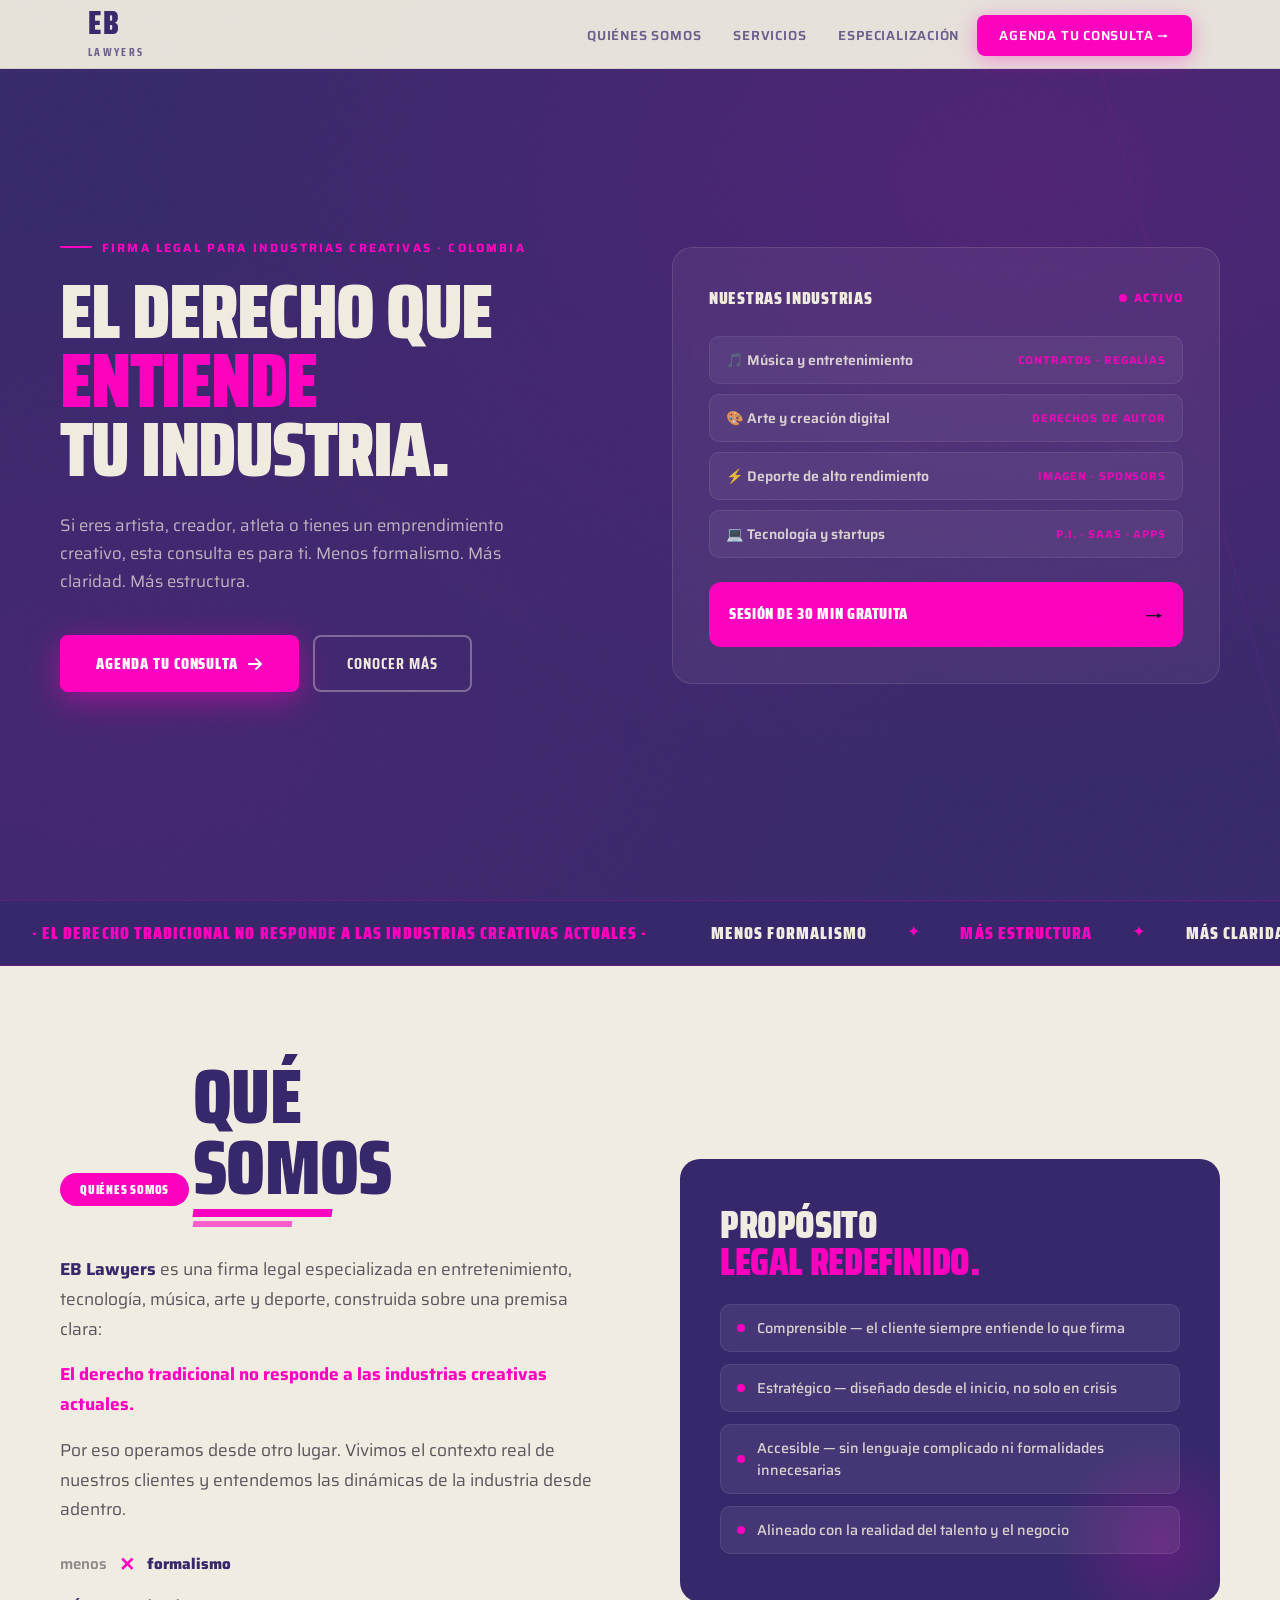
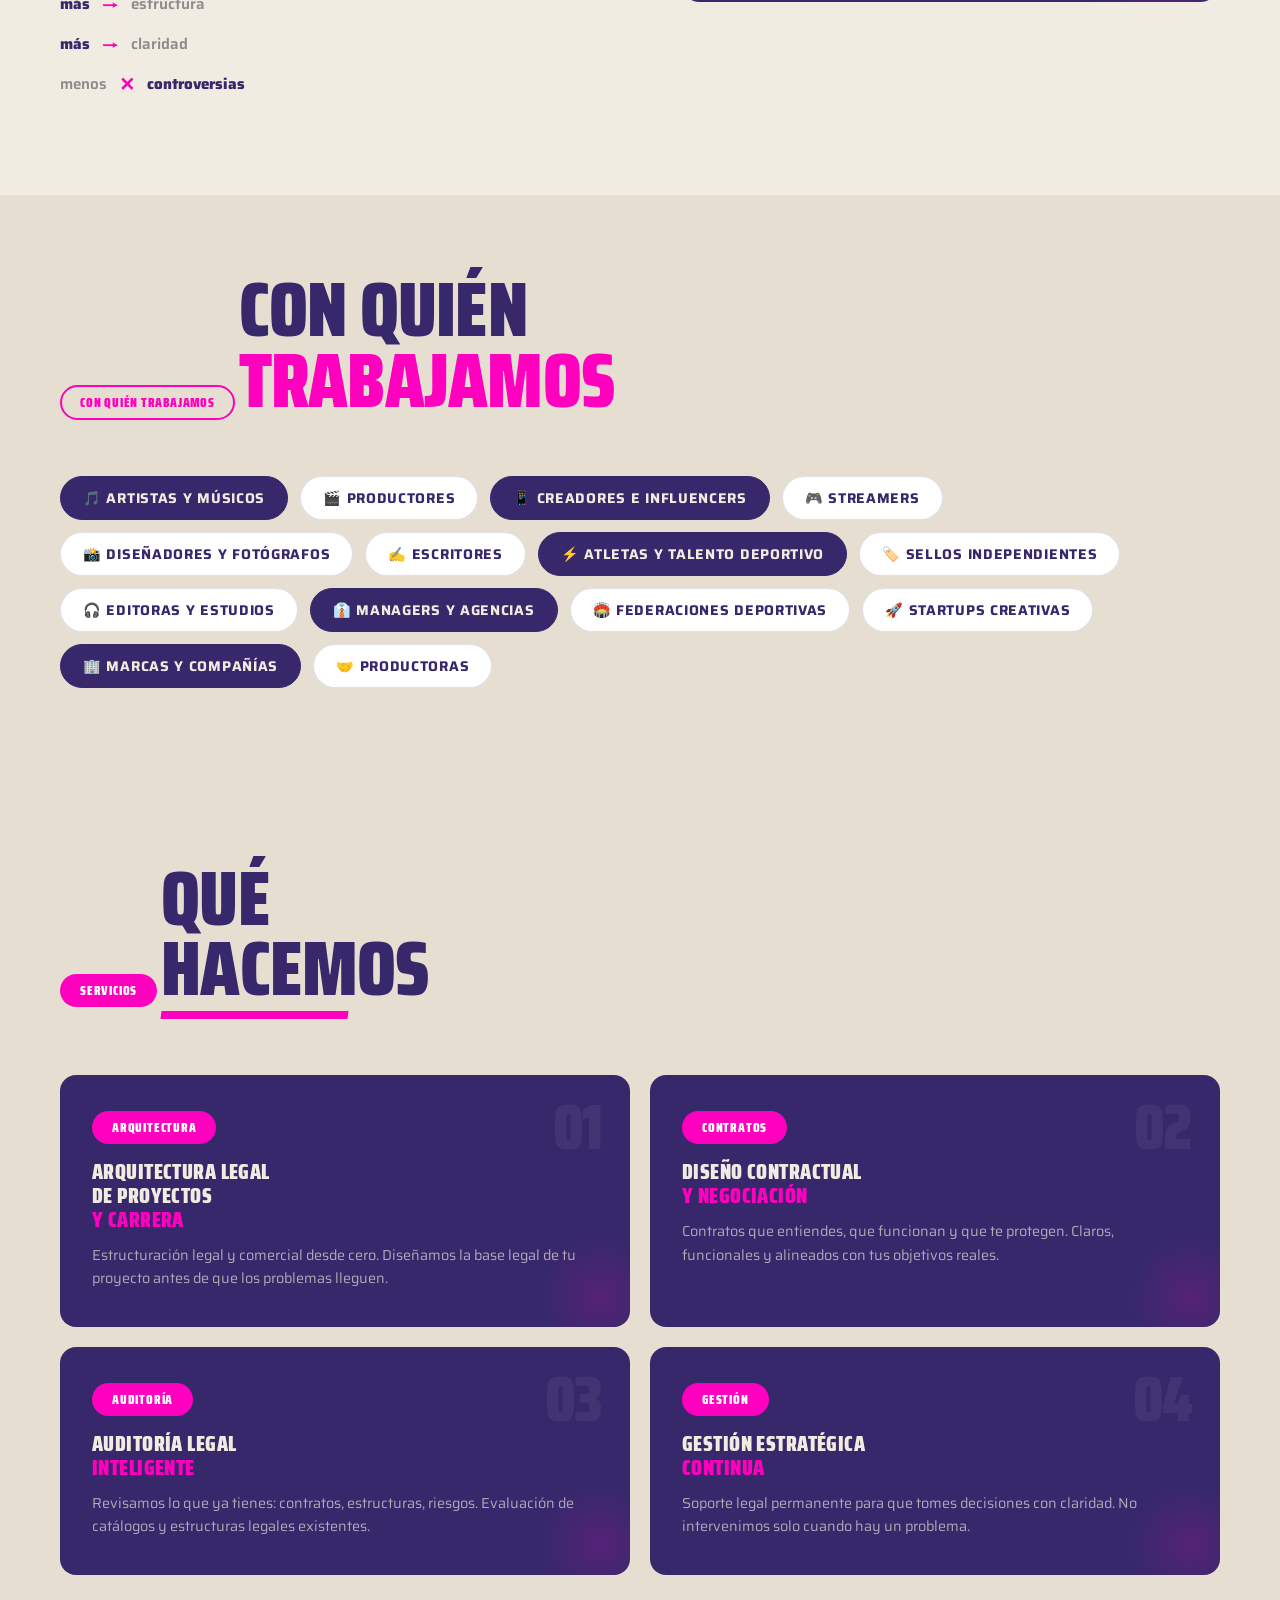
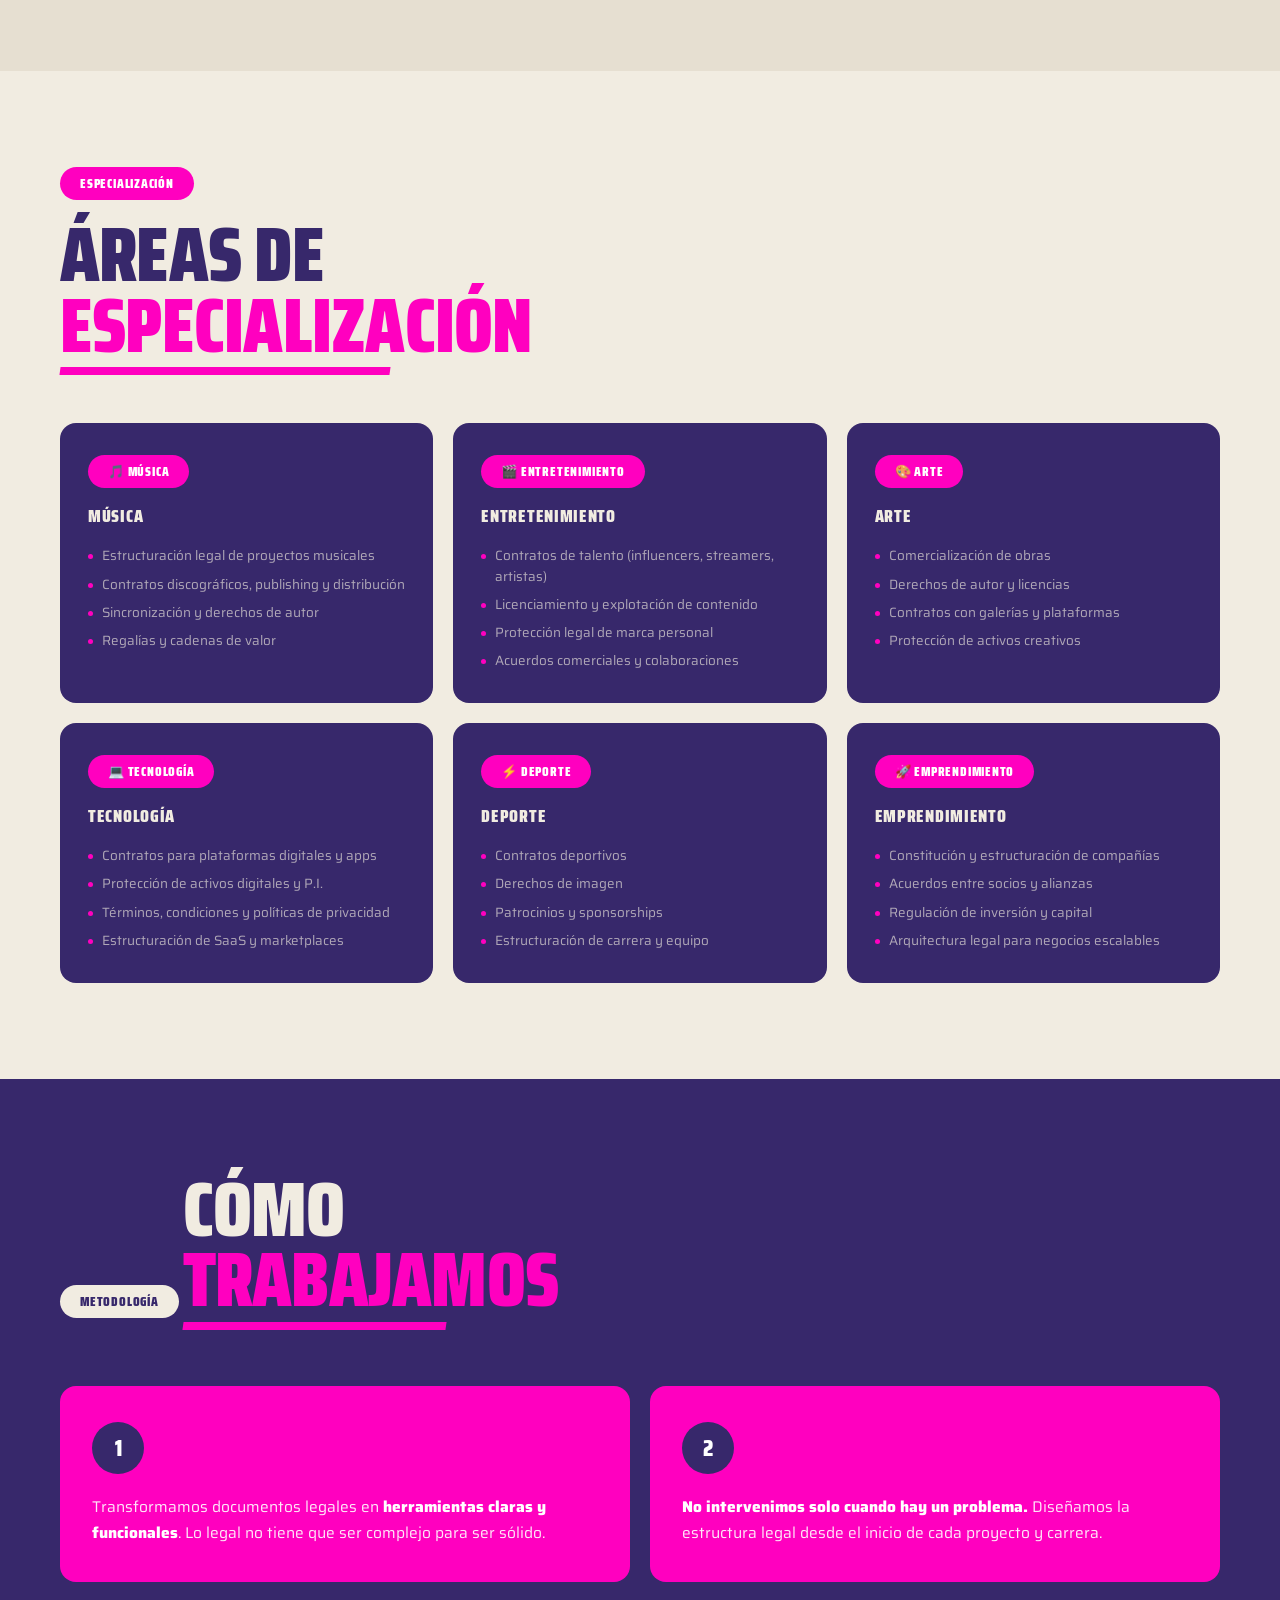
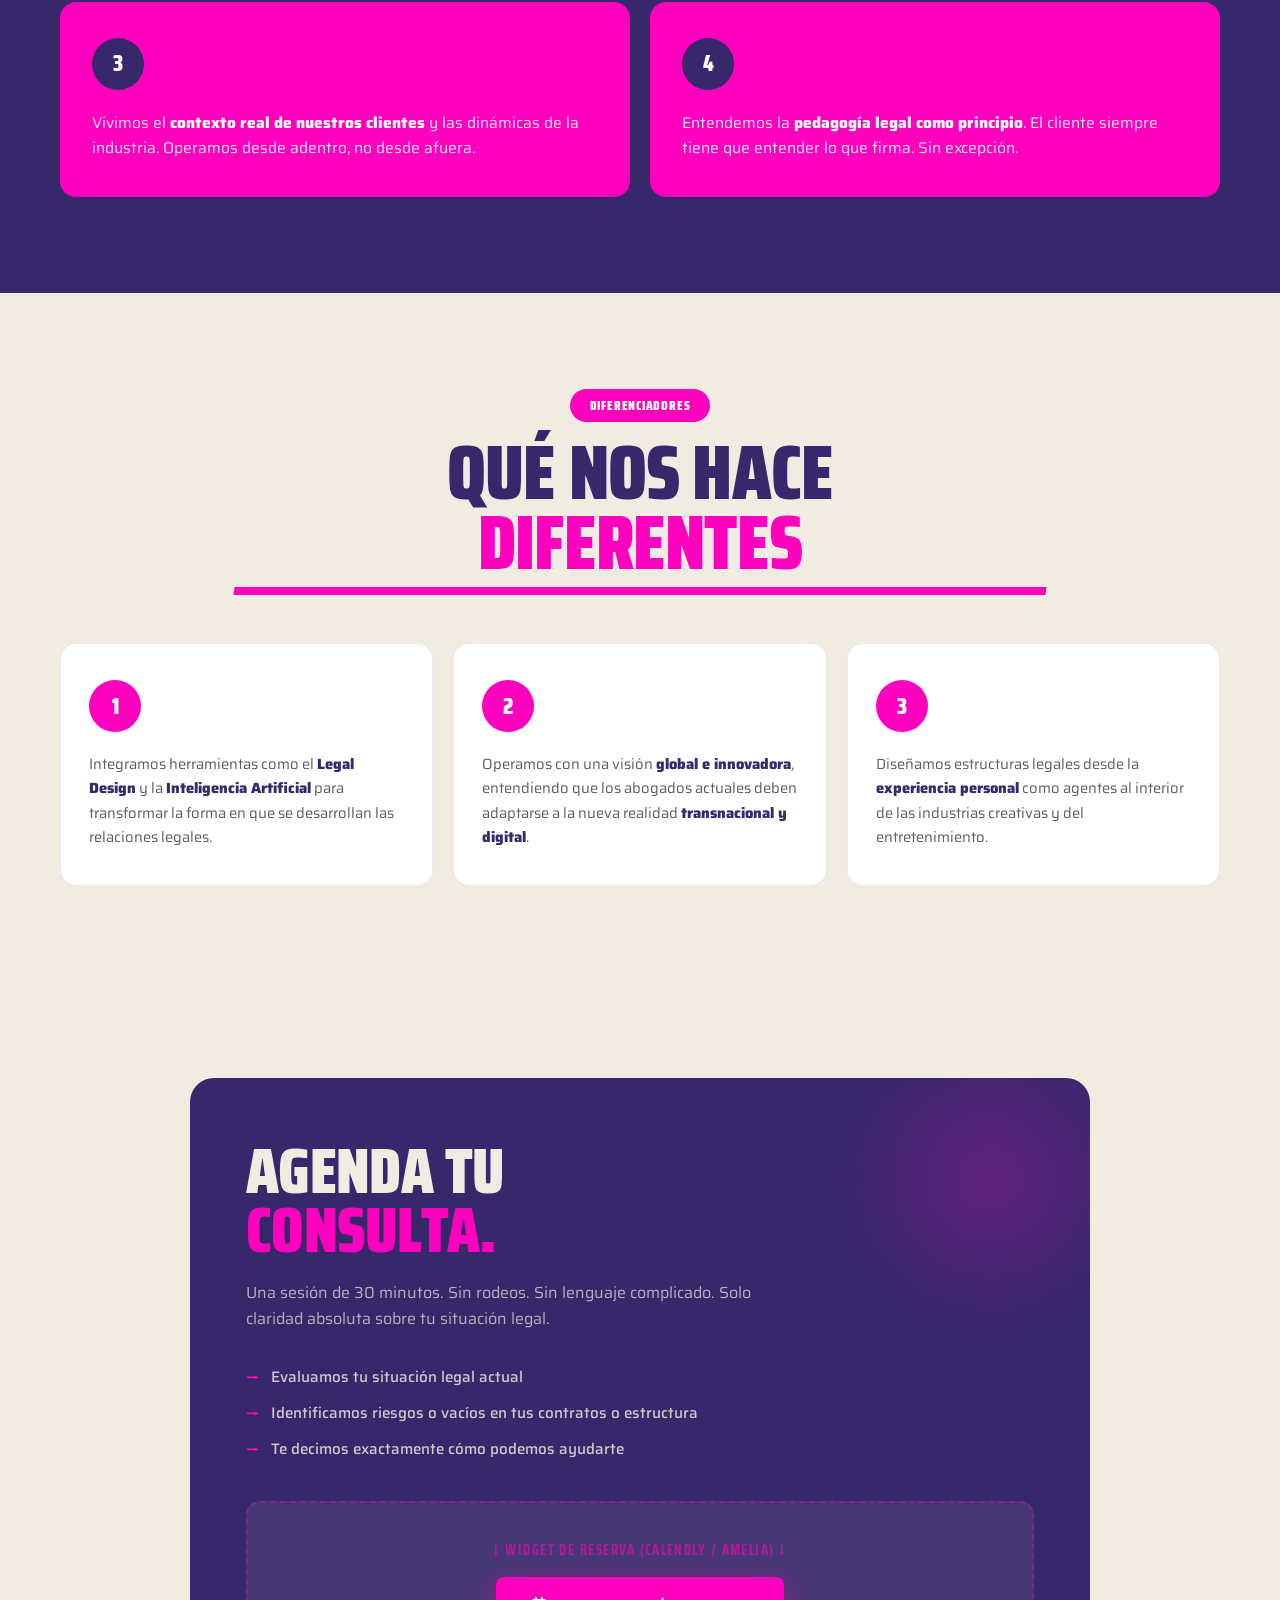
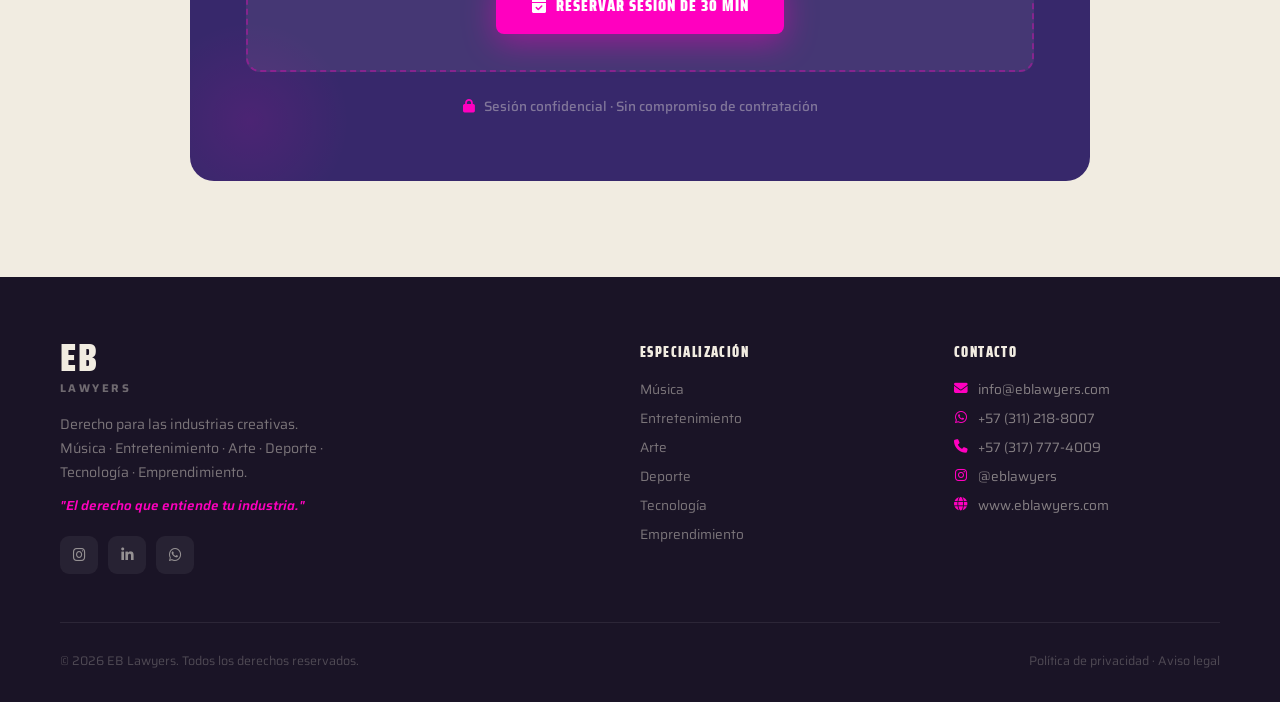
==== index.html @ ccf26be1 "Add files via upload" ====
<!DOCTYPE html>
<html lang="es">
<head>
  <meta charset="UTF-8"/>
  <meta name="viewport" content="width=device-width, initial-scale=1.0"/>
  <title>EB Lawyers – El derecho que entiende tu industria</title>
  <link rel="preconnect" href="https://fonts.googleapis.com"/>
  <link href="https://fonts.googleapis.com/css2?family=Saira:ital,wght@0,300;0,400;0,500;0,600;0,700;0,800;0,900;1,300&family=Saira+Condensed:wght@700;800;900&display=swap" rel="stylesheet"/>
  <link rel="stylesheet" href="https://cdnjs.cloudflare.com/ajax/libs/font-awesome/6.5.0/css/all.min.css"/>
  <style>
    /* ===== TOKENS ===== */
    :root {
      --purple:   #37286b;
      --purple-d: #251d50;
      --purple-l: #4a3990;
      --magenta:  #ff00bf;
      --magenta-d:#d400a0;
      --cream:    #f1ece1;
      --cream-d:  #e6dfd1;
      --dark:     #1a1426;
      --text:     #1a1426;
    }

    /* ===== RESET ===== */
    *, *::before, *::after { box-sizing: border-box; margin: 0; padding: 0; }
    html { scroll-behavior: smooth; }
    body {
      font-family: 'Saira', system-ui, sans-serif;
      background: var(--cream);
      color: var(--text);
      overflow-x: hidden;
      -webkit-font-smoothing: antialiased;
    }
    a { text-decoration: none; color: inherit; }
    img { max-width: 100%; display: block; }

    /* ===== GRAIN TEXTURE ===== */
    body::before {
      content: '';
      position: fixed; inset: 0; z-index: 9998;
      pointer-events: none;
      opacity: 0.032;
      background-image: url("data:image/svg+xml,%3Csvg viewBox='0 0 512 512' xmlns='http://www.w3.org/2000/svg'%3E%3Cfilter id='noise'%3E%3CfeTurbulence type='fractalNoise' baseFrequency='0.9' numOctaves='4' stitchTiles='stitch'/%3E%3C/filter%3E%3Crect width='100%25' height='100%25' filter='url(%23noise)'/%3E%3C/svg%3E");
      background-size: 200px 200px;
    }

    /* ===== UTILITIES ===== */
    .container { max-width: 1160px; margin: 0 auto; padding: 0 28px; }
    .section { padding: 96px 28px; }

    /* Section title style from brief */
    .section-title {
      font-family: 'Saira Condensed', sans-serif;
      font-weight: 900;
      font-size: clamp(2.8rem, 6vw, 5.5rem);
      text-transform: uppercase;
      line-height: 0.92;
      color: var(--purple);
      letter-spacing: -0.01em;
      position: relative;
      display: inline-block;
    }
    .section-title .highlight { color: var(--magenta); }
    .title-underline {
      display: block;
      width: 70%; height: 8px;
      background: var(--magenta);
      margin-top: 6px;
      transform: skewX(-8deg);
    }
    .title-underline-2 {
      display: block;
      width: 50%; height: 6px;
      background: var(--magenta);
      margin-top: 4px;
      transform: skewX(-8deg);
      opacity: 0.6;
    }

    /* Magenta pill label */
    .pill {
      display: inline-block;
      background: var(--magenta);
      color: #fff;
      font-family: 'Saira Condensed', sans-serif;
      font-weight: 900;
      font-size: 0.82rem;
      text-transform: uppercase;
      letter-spacing: 0.06em;
      padding: 6px 20px;
      border-radius: 50px;
    }
    .pill-outline {
      display: inline-block;
      background: transparent;
      color: var(--magenta);
      border: 2px solid var(--magenta);
      font-family: 'Saira Condensed', sans-serif;
      font-weight: 900;
      font-size: 0.82rem;
      text-transform: uppercase;
      letter-spacing: 0.06em;
      padding: 5px 18px;
      border-radius: 50px;
    }
    .pill-cream {
      display: inline-block;
      background: var(--cream);
      color: var(--purple);
      font-family: 'Saira Condensed', sans-serif;
      font-weight: 900;
      font-size: 0.82rem;
      text-transform: uppercase;
      letter-spacing: 0.06em;
      padding: 6px 20px;
      border-radius: 50px;
    }

    /* ===== NAVBAR ===== */
    .navbar {
      position: fixed; top: 0; left: 0; right: 0; z-index: 1000;
      background: rgba(241,236,225,0.95);
      backdrop-filter: blur(12px);
      border-bottom: 1px solid rgba(55,40,107,0.1);
      transition: box-shadow 0.3s;
    }
    .navbar.scrolled { box-shadow: 0 2px 20px rgba(55,40,107,0.12); }
    .nav-inner {
      max-width: 1160px; margin: 0 auto; padding: 0 28px;
      display: flex; align-items: center; justify-content: space-between;
      height: 68px;
    }
    .nav-logo {
      font-family: 'Saira Condensed', sans-serif;
      font-weight: 900;
      font-size: 1.5rem;
      text-transform: uppercase;
      letter-spacing: 0.04em;
      color: var(--purple);
      display: flex; align-items: center; gap: 8px;
      cursor: pointer;
    }
    .nav-logo-eb {
      font-size: 2rem; line-height: 1;
      color: var(--purple);
    }
    .nav-logo-lawyers {
      font-size: 0.72rem; font-weight: 700;
      letter-spacing: 0.2em;
      color: var(--purple);
      opacity: 0.7;
      display: block;
      margin-top: -2px;
    }
    .nav-links {
      display: flex; align-items: center; gap: 4px; list-style: none;
    }
    .nav-links a {
      font-family: 'Saira', sans-serif;
      font-size: 0.82rem; font-weight: 600;
      text-transform: uppercase; letter-spacing: 0.06em;
      color: var(--purple); opacity: 0.7;
      padding: 7px 14px; border-radius: 6px;
      transition: opacity 0.2s, background 0.2s;
    }
    .nav-links a:hover { opacity: 1; background: rgba(55,40,107,0.06); }
    .nav-cta {
      background: var(--magenta);
      color: #fff !important; opacity: 1 !important;
      padding: 10px 22px !important; border-radius: 8px !important;
      box-shadow: 0 4px 20px rgba(255,0,191,0.35);
      transition: box-shadow 0.2s, transform 0.2s !important;
    }
    .nav-cta:hover {
      box-shadow: 0 8px 28px rgba(255,0,191,0.50) !important;
      transform: translateY(-1px);
    }
    .hamburger {
      display: none; flex-direction: column; gap: 5px; cursor: pointer; padding: 4px;
    }
    .hamburger span { display: block; width: 22px; height: 2px; background: var(--purple); border-radius: 2px; }

    /* ===== HERO ===== */
    .hero {
      min-height: 100vh;
      background: var(--purple);
      display: flex; align-items: center;
      padding: 110px 28px 80px;
      position: relative; overflow: hidden;
    }
    .hero::after {
      content: '';
      position: absolute; inset: 0;
      background: radial-gradient(ellipse at 80% 20%, rgba(255,0,191,0.12) 0%, transparent 60%),
                  radial-gradient(ellipse at 10% 80%, rgba(255,0,191,0.07) 0%, transparent 50%);
      pointer-events: none;
    }
    /* Diagonal accent lines */
    .hero-lines {
      position: absolute; inset: 0; overflow: hidden; pointer-events: none; z-index: 0;
    }
    .hero-lines::before {
      content: '';
      position: absolute; top: -50%; right: -10%; width: 1px; height: 200%;
      background: linear-gradient(to bottom, transparent, rgba(255,0,191,0.25), transparent);
      transform: rotate(-15deg);
    }
    .hero-lines::after {
      content: '';
      position: absolute; top: -50%; right: 6%; width: 1px; height: 200%;
      background: linear-gradient(to bottom, transparent, rgba(255,0,191,0.12), transparent);
      transform: rotate(-15deg);
    }
    .hero-inner {
      max-width: 1160px; margin: 0 auto; width: 100%;
      display: grid; grid-template-columns: 1fr 1fr; gap: 64px; align-items: center;
      position: relative; z-index: 1;
    }
    .hero-eyebrow {
      font-family: 'Saira', sans-serif;
      font-size: 0.75rem; font-weight: 700;
      text-transform: uppercase; letter-spacing: 0.18em;
      color: var(--magenta); margin-bottom: 20px;
      display: flex; align-items: center; gap: 10px;
    }
    .hero-eyebrow::before {
      content: ''; display: block; width: 32px; height: 2px; background: var(--magenta);
    }
    .hero h1 {
      font-family: 'Saira Condensed', sans-serif;
      font-weight: 900;
      font-size: clamp(3rem, 6vw, 6rem);
      text-transform: uppercase;
      line-height: 0.9;
      color: var(--cream);
      letter-spacing: -0.02em;
      margin-bottom: 28px;
    }
    .hero h1 .magenta { color: var(--magenta); }
    .hero p {
      font-size: 1.05rem; font-weight: 400;
      color: rgba(241,236,225,0.72); line-height: 1.65;
      margin-bottom: 40px; max-width: 480px;
    }
    .hero-btns { display: flex; gap: 14px; flex-wrap: wrap; }
    .btn-magenta {
      background: var(--magenta); color: #fff;
      font-family: 'Saira Condensed', sans-serif;
      font-weight: 900; font-size: 1rem;
      text-transform: uppercase; letter-spacing: 0.06em;
      padding: 16px 36px; border-radius: 8px; border: none; cursor: pointer;
      display: inline-flex; align-items: center; gap: 10px;
      box-shadow: 0 8px 32px rgba(255,0,191,0.45);
      transition: transform 0.2s, box-shadow 0.2s;
    }
    .btn-magenta:hover { transform: translateY(-3px); box-shadow: 0 14px 40px rgba(255,0,191,0.55); }
    .btn-outline-cream {
      background: transparent; color: var(--cream);
      font-family: 'Saira Condensed', sans-serif;
      font-weight: 700; font-size: 1rem;
      text-transform: uppercase; letter-spacing: 0.06em;
      padding: 14px 32px; border-radius: 8px;
      border: 2px solid rgba(241,236,225,0.35); cursor: pointer;
      display: inline-flex; align-items: center; gap: 8px;
      transition: border-color 0.2s, background 0.2s;
    }
    .btn-outline-cream:hover { border-color: rgba(241,236,225,0.7); background: rgba(241,236,225,0.06); }
    /* Hero right: visual card */
    .hero-card {
      background: rgba(241,236,225,0.06);
      border: 1px solid rgba(241,236,225,0.12);
      border-radius: 20px; padding: 36px;
      backdrop-filter: blur(8px);
    }
    .hero-card-header {
      display: flex; align-items: center; justify-content: space-between; margin-bottom: 24px;
    }
    .hero-card-header h3 {
      font-family: 'Saira Condensed', sans-serif;
      font-weight: 900; font-size: 1.1rem; text-transform: uppercase;
      color: var(--cream); letter-spacing: 0.04em;
    }
    .hero-dot-live {
      display: flex; align-items: center; gap: 7px;
      color: var(--magenta); font-size: 0.75rem; font-weight: 700;
      text-transform: uppercase; letter-spacing: 0.1em;
    }
    .dot-pulse {
      width: 8px; height: 8px; background: var(--magenta); border-radius: 50%;
      animation: pulse 2s ease-in-out infinite;
    }
    @keyframes pulse { 0%,100%{opacity:1;transform:scale(1)} 50%{opacity:0.5;transform:scale(0.8)} }
    .hero-areas {
      display: flex; flex-direction: column; gap: 10px; margin-bottom: 24px;
    }
    .hero-area-item {
      display: flex; align-items: center; justify-content: space-between;
      background: rgba(255,255,255,0.05);
      border: 1px solid rgba(255,255,255,0.08);
      border-radius: 10px; padding: 12px 16px;
    }
    .hero-area-name {
      font-family: 'Saira', sans-serif; font-weight: 600; font-size: 0.88rem;
      color: rgba(241,236,225,0.85);
    }
    .hero-area-tag {
      font-size: 0.7rem; font-weight: 700; text-transform: uppercase;
      letter-spacing: 0.08em; color: var(--magenta); opacity: 0.85;
    }
    .hero-card-bottom {
      background: var(--magenta); border-radius: 12px; padding: 16px 20px;
      display: flex; align-items: center; justify-content: space-between;
    }
    .hero-card-bottom p {
      font-family: 'Saira Condensed', sans-serif; font-weight: 900;
      font-size: 1rem; text-transform: uppercase; letter-spacing: 0.04em;
      color: #fff; margin: 0 !important;
    }
    .hero-card-bottom span { font-size: 1.3rem; }

    /* ===== MARQUEE ===== */
    .marquee-strip {
      background: var(--purple);
      padding: 18px 0; overflow: hidden;
      border-top: 1px solid rgba(255,0,191,0.2);
      border-bottom: 1px solid rgba(255,0,191,0.2);
    }
    .marquee-track {
      display: flex; gap: 0;
      animation: marquee 22s linear infinite;
      width: max-content;
    }
    .marquee-track:hover { animation-play-state: paused; }
    @keyframes marquee { from { transform: translateX(0) } to { transform: translateX(-50%) } }
    .marquee-item {
      font-family: 'Saira Condensed', sans-serif;
      font-weight: 900; font-size: 1.1rem;
      text-transform: uppercase; letter-spacing: 0.06em;
      white-space: nowrap; padding: 0 32px;
    }
    .marquee-item.purple { color: var(--cream); }
    .marquee-item.magenta { color: var(--magenta); }
    .marquee-dot { color: var(--magenta); padding: 0 8px; }

    /* ===== QUÉ SOMOS ===== */
    .quienes-grid {
      display: grid; grid-template-columns: 1fr 1fr; gap: 80px; align-items: center;
      max-width: 1160px; margin: 0 auto;
    }
    .quienes-text p {
      font-size: 1.08rem; line-height: 1.72; color: rgba(26,20,38,0.7);
      margin-bottom: 16px;
    }
    .quienes-text strong { color: var(--purple); font-weight: 700; }
    .quienes-text .magenta-text { color: var(--magenta); font-weight: 700; }
    .quienes-claims {
      display: flex; flex-direction: column; gap: 10px; margin-top: 24px;
    }
    .claim-row {
      display: flex; align-items: center; gap: 12px;
      font-family: 'Saira', sans-serif; font-weight: 600; font-size: 0.95rem;
    }
    .claim-row .less { color: rgba(26,20,38,0.45); }
    .claim-row .more { color: var(--purple); font-weight: 800; }
    .claim-sep { color: var(--magenta); font-size: 1.2rem; }
    .quienes-visual {
      background: var(--purple); border-radius: 20px; padding: 48px 40px;
      position: relative; overflow: hidden;
    }
    .quienes-visual::before {
      content: '';
      position: absolute; bottom: -40px; right: -40px;
      width: 200px; height: 200px;
      background: radial-gradient(circle, rgba(255,0,191,0.2) 0%, transparent 70%);
      border-radius: 50%;
    }
    .quienes-visual h3 {
      font-family: 'Saira Condensed', sans-serif;
      font-weight: 900; font-size: 2.4rem; text-transform: uppercase;
      color: var(--cream); line-height: 0.95; margin-bottom: 24px;
      letter-spacing: -0.01em; position: relative; z-index: 1;
    }
    .quienes-visual h3 span { color: var(--magenta); }
    .quienes-purpose-items {
      display: flex; flex-direction: column; gap: 12px; position: relative; z-index: 1;
    }
    .purpose-item {
      display: flex; align-items: center; gap: 12px;
      background: rgba(255,255,255,0.07); border-radius: 10px; padding: 12px 16px;
      border: 1px solid rgba(255,255,255,0.08);
    }
    .purpose-bullet {
      width: 8px; height: 8px; background: var(--magenta);
      border-radius: 50%; flex-shrink: 0;
    }
    .purpose-item span {
      font-size: 0.9rem; font-weight: 500;
      color: rgba(241,236,225,0.85);
    }

    /* ===== CON QUIÉN TRABAJAMOS ===== */
    .conquien-section {
      background: var(--cream-d);
      padding: 80px 28px;
      overflow: hidden;
    }
    .conquien-title-wrap { max-width: 1160px; margin: 0 auto 40px; }
    .clients-scroll {
      display: flex; flex-wrap: wrap; gap: 12px;
      max-width: 1160px; margin: 0 auto;
    }
    .client-tag {
      background: #fff; color: var(--purple);
      font-family: 'Saira', sans-serif; font-weight: 700; font-size: 0.88rem;
      text-transform: uppercase; letter-spacing: 0.05em;
      padding: 10px 22px; border-radius: 50px;
      border: 1.5px solid rgba(55,40,107,0.15);
      transition: background 0.2s, color 0.2s, border-color 0.2s;
    }
    .client-tag:hover { background: var(--purple); color: var(--cream); border-color: var(--purple); }
    .client-tag.featured {
      background: var(--purple); color: var(--cream); border-color: var(--purple);
    }

    /* ===== SERVICIOS ===== */
    .services-grid {
      display: grid; grid-template-columns: repeat(2, 1fr); gap: 20px;
      max-width: 1160px; margin: 48px auto 0;
    }
    .service-card {
      background: var(--purple); border-radius: 16px; padding: 36px 32px;
      position: relative; overflow: hidden;
      transition: transform 0.25s, box-shadow 0.25s;
    }
    .service-card:hover { transform: translateY(-5px); box-shadow: 0 20px 50px rgba(55,40,107,0.3); }
    .service-card::after {
      content: '';
      position: absolute; bottom: -30px; right: -30px;
      width: 120px; height: 120px;
      background: radial-gradient(circle, rgba(255,0,191,0.15) 0%, transparent 70%);
      border-radius: 50%; pointer-events: none;
    }
    .service-num {
      font-family: 'Saira Condensed', sans-serif;
      font-weight: 900; font-size: 4rem; line-height: 1;
      color: rgba(255,255,255,0.06); position: absolute;
      top: 20px; right: 28px; letter-spacing: -0.02em;
    }
    .service-card h3 {
      font-family: 'Saira Condensed', sans-serif;
      font-weight: 900; font-size: 1.35rem; text-transform: uppercase;
      color: var(--cream); letter-spacing: 0.02em;
      margin: 16px 0 12px; line-height: 1.1; position: relative; z-index: 1;
    }
    .service-card h3 .magenta { color: var(--magenta); }
    .service-card p {
      font-size: 0.9rem; color: rgba(241,236,225,0.65); line-height: 1.65;
      position: relative; z-index: 1;
    }

    /* ===== ÁREAS ===== */
    .areas-section { background: var(--cream); }
    .areas-grid {
      display: grid; grid-template-columns: repeat(3, 1fr); gap: 20px;
      max-width: 1160px; margin: 48px auto 0;
    }
    .area-card {
      background: var(--purple); border-radius: 16px; padding: 32px 28px;
      transition: transform 0.25s, box-shadow 0.25s;
      position: relative; overflow: hidden;
    }
    .area-card:hover { transform: translateY(-5px); box-shadow: 0 20px 50px rgba(55,40,107,0.3); }
    .area-card h3 {
      font-family: 'Saira Condensed', sans-serif;
      font-weight: 900; font-size: 1.1rem; text-transform: uppercase;
      color: var(--cream); letter-spacing: 0.04em; margin: 14px 0 16px;
    }
    .area-card ul { list-style: none; display: flex; flex-direction: column; gap: 8px; }
    .area-card ul li {
      font-size: 0.84rem; color: rgba(241,236,225,0.65); line-height: 1.5;
      padding-left: 14px; position: relative;
    }
    .area-card ul li::before {
      content: ''; position: absolute; left: 0; top: 8px;
      width: 5px; height: 5px; background: var(--magenta); border-radius: 50%;
    }

    /* ===== CÓMO TRABAJAMOS ===== */
    .como-section { background: var(--purple); padding: 96px 28px; }
    .como-section .section-title { color: var(--cream); }
    .como-section .section-title .highlight { color: var(--magenta); }
    .como-grid {
      display: grid; grid-template-columns: repeat(2, 1fr); gap: 20px;
      max-width: 1160px; margin: 48px auto 0;
    }
    .como-card {
      background: var(--magenta);
      border-radius: 16px; padding: 36px 32px;
      position: relative;
    }
    .como-num {
      width: 52px; height: 52px;
      background: var(--purple); border-radius: 50%;
      display: flex; align-items: center; justify-content: center;
      font-family: 'Saira Condensed', sans-serif; font-weight: 900; font-size: 1.4rem;
      color: #fff; margin-bottom: 20px;
    }
    .como-card p {
      font-size: 0.97rem; color: rgba(255,255,255,0.9); line-height: 1.65;
    }
    .como-card p strong { color: #fff; font-weight: 800; }

    /* ===== QUÉ NOS HACE DIFERENTES ===== */
    .diff-grid {
      display: grid; grid-template-columns: repeat(3, 1fr); gap: 20px;
      max-width: 1160px; margin: 48px auto 0;
    }
    .diff-card {
      background: #fff; border-radius: 16px; padding: 36px 28px;
      border: 1.5px solid rgba(55,40,107,0.1);
      transition: transform 0.25s, box-shadow 0.25s;
    }
    .diff-card:hover { transform: translateY(-4px); box-shadow: 0 16px 40px rgba(55,40,107,0.1); }
    .diff-num {
      width: 52px; height: 52px;
      background: var(--magenta); border-radius: 50%;
      display: flex; align-items: center; justify-content: center;
      font-family: 'Saira Condensed', sans-serif; font-weight: 900; font-size: 1.4rem;
      color: #fff; margin-bottom: 20px;
    }
    .diff-card p {
      font-size: 0.92rem; color: rgba(26,20,38,0.7); line-height: 1.65;
    }
    .diff-card p strong { color: var(--purple); font-weight: 800; }

    /* ===== CONSULTA CTA ===== */
    .consulta-section { background: var(--cream); }
    .consulta-inner {
      max-width: 900px; margin: 0 auto;
    }
    .consulta-card {
      background: var(--purple); border-radius: 24px;
      padding: 64px 56px; position: relative; overflow: hidden;
    }
    .consulta-card::before {
      content: '';
      position: absolute; top: -60px; right: -60px;
      width: 320px; height: 320px;
      background: radial-gradient(circle, rgba(255,0,191,0.2) 0%, transparent 70%);
      border-radius: 50%; pointer-events: none;
    }
    .consulta-card::after {
      content: '';
      position: absolute; bottom: -40px; left: -40px;
      width: 200px; height: 200px;
      background: radial-gradient(circle, rgba(255,0,191,0.1) 0%, transparent 70%);
      border-radius: 50%; pointer-events: none;
    }
    .consulta-card h2 {
      font-family: 'Saira Condensed', sans-serif;
      font-weight: 900; font-size: clamp(2.4rem, 5vw, 4rem);
      text-transform: uppercase; color: var(--cream);
      line-height: 0.92; margin-bottom: 20px; letter-spacing: -0.01em;
      position: relative; z-index: 1;
    }
    .consulta-card h2 span { color: var(--magenta); }
    .consulta-card .subtext {
      font-size: 1rem; color: rgba(241,236,225,0.7); line-height: 1.65;
      margin-bottom: 32px; max-width: 560px; position: relative; z-index: 1;
    }
    .consulta-list {
      list-style: none; display: flex; flex-direction: column; gap: 12px;
      margin-bottom: 40px; position: relative; z-index: 1;
    }
    .consulta-list li {
      display: flex; align-items: flex-start; gap: 12px;
      font-size: 0.95rem; color: rgba(241,236,225,0.82); font-weight: 500;
    }
    .consulta-list li::before {
      content: '→'; color: var(--magenta); font-weight: 800; flex-shrink: 0;
    }
    .booking-placeholder {
      background: rgba(241,236,225,0.08);
      border: 2px dashed rgba(255,0,191,0.35);
      border-radius: 14px; padding: 36px;
      text-align: center; position: relative; z-index: 1;
      margin-bottom: 24px;
    }
    .booking-placeholder p {
      font-family: 'Saira Condensed', sans-serif;
      font-weight: 700; font-size: 0.9rem;
      text-transform: uppercase; letter-spacing: 0.1em;
      color: rgba(255,0,191,0.6); margin-bottom: 16px;
    }
    .booking-placeholder a {
      display: inline-flex; align-items: center; gap: 10px;
    }
    .consulta-tagline {
      font-family: 'Saira', sans-serif; font-weight: 500; font-size: 0.85rem;
      color: rgba(241,236,225,0.4); text-align: center; position: relative; z-index: 1;
    }

    /* ===== FOOTER ===== */
    footer {
      background: var(--dark); padding: 64px 28px 32px;
    }
    .footer-inner { max-width: 1160px; margin: 0 auto; }
    .footer-top {
      display: grid; grid-template-columns: 2fr 1fr 1fr; gap: 48px;
      padding-bottom: 48px; border-bottom: 1px solid rgba(255,255,255,0.08);
    }
    .footer-brand .eb-logo {
      font-family: 'Saira Condensed', sans-serif; font-weight: 900;
      font-size: 2.4rem; text-transform: uppercase; letter-spacing: 0.04em;
      color: var(--cream); line-height: 0.9; margin-bottom: 4px;
    }
    .footer-brand .lawyers-sub {
      font-size: 0.7rem; font-weight: 700; text-transform: uppercase;
      letter-spacing: 0.22em; color: rgba(241,236,225,0.4);
    }
    .footer-brand p {
      font-size: 0.88rem; color: rgba(241,236,225,0.45); line-height: 1.7;
      margin-top: 16px; max-width: 280px;
    }
    .footer-brand .tagline-footer {
      color: var(--magenta); font-style: italic; font-weight: 600;
      font-size: 0.82rem; margin-top: 10px; display: block;
    }
    .footer-social { display: flex; gap: 10px; margin-top: 20px; }
    .footer-social a {
      width: 38px; height: 38px; border-radius: 9px;
      background: rgba(255,255,255,0.06);
      display: flex; align-items: center; justify-content: center;
      color: rgba(241,236,225,0.55); font-size: 0.9rem;
      transition: background 0.2s, color 0.2s;
    }
    .footer-social a:hover { background: var(--magenta); color: #fff; }
    .footer-col h4 {
      font-family: 'Saira Condensed', sans-serif; font-weight: 900;
      font-size: 0.88rem; text-transform: uppercase; letter-spacing: 0.1em;
      color: var(--cream); margin-bottom: 16px;
    }
    .footer-col ul { list-style: none; display: flex; flex-direction: column; gap: 8px; }
    .footer-col ul li { font-size: 0.85rem; color: rgba(241,236,225,0.45); }
    .footer-col ul li a {
      transition: color 0.2s; text-decoration: none; color: inherit;
    }
    .footer-col ul li a:hover { color: var(--magenta); }
    .footer-contact-item {
      display: flex; align-items: center; gap: 10px;
      font-size: 0.85rem; color: rgba(241,236,225,0.5);
      margin-bottom: 8px;
    }
    .footer-contact-item i { color: var(--magenta); width: 14px; text-align: center; }
    .footer-bottom {
      padding-top: 28px;
      display: flex; justify-content: space-between; align-items: center;
      flex-wrap: wrap; gap: 8px;
    }
    .footer-bottom p { font-size: 0.78rem; color: rgba(241,236,225,0.25); }
    .footer-bottom a { color: rgba(241,236,225,0.25); transition: color 0.2s; }
    .footer-bottom a:hover { color: var(--magenta); }

    /* ===== RESPONSIVE ===== */
    @media (max-width: 1024px) {
      .hero-inner { grid-template-columns: 1fr; gap: 48px; }
      .hero-card { max-width: 480px; }
      .quienes-grid { grid-template-columns: 1fr; gap: 48px; }
      .areas-grid { grid-template-columns: repeat(2, 1fr); }
      .footer-top { grid-template-columns: 1fr 1fr; }
    }
    @media (max-width: 768px) {
      .nav-links { display: none; flex-direction: column; position: absolute; top: 68px; left: 0; right: 0; background: var(--cream); padding: 16px 20px; border-bottom: 1px solid rgba(55,40,107,0.1); }
      .nav-links.open { display: flex; }
      .hamburger { display: flex; }
      .nav-cta { display: none !important; }
      .services-grid, .como-grid, .diff-grid { grid-template-columns: 1fr; }
      .areas-grid { grid-template-columns: 1fr; }
      .consulta-card { padding: 40px 28px; }
      .footer-top { grid-template-columns: 1fr; }
      .footer-bottom { flex-direction: column; text-align: center; }
    }

    /* ===== ANIMATIONS ===== */
    @keyframes fadeUp { from{opacity:0;transform:translateY(24px)} to{opacity:1;transform:translateY(0)} }
    .fade-up { animation: fadeUp 0.55s ease both; }

    /* ===== SECTION SPACING ===== */
    .section-header { margin-bottom: 0; }
    .section-center { text-align: center; }
  </style>
</head>
<body>

<!-- ===== NAVBAR ===== -->
<nav class="navbar" id="navbar">
  <div class="nav-inner">
    <div class="nav-logo" onclick="window.scrollTo({top:0,behavior:'smooth'})">
      <div>
        <span class="nav-logo-eb">EB</span>
        <span class="nav-logo-lawyers">Lawyers</span>
      </div>
    </div>
    <ul class="nav-links" id="navLinks">
      <li><a href="#quienes">Quiénes somos</a></li>
      <li><a href="#servicios">Servicios</a></li>
      <li><a href="#areas">Especialización</a></li>
      <li><a href="#consulta" class="nav-cta">Agenda tu consulta →</a></li>
    </ul>
    <div class="hamburger" id="hamburger" onclick="toggleMenu()">
      <span></span><span></span><span></span>
    </div>
  </div>
</nav>

<!-- ===== HERO ===== -->
<section class="hero">
  <div class="hero-lines"></div>
  <div class="hero-inner">
    <div>
      <div class="hero-eyebrow">Firma Legal para industrias creativas · Colombia</div>
      <h1>
        El derecho que<br/>
        <span class="magenta">entiende</span><br/>
        tu industria.
      </h1>
      <p>Si eres artista, creador, atleta o tienes un emprendimiento creativo, esta consulta es para ti. Menos formalismo. Más claridad. Más estructura.</p>
      <div class="hero-btns">
        <a href="#consulta" class="btn-magenta">
          Agenda tu consulta <i class="fas fa-arrow-right"></i>
        </a>
        <a href="#quienes" class="btn-outline-cream">
          Conocer más
        </a>
      </div>
    </div>

    <div class="hero-card">
      <div class="hero-card-header">
        <h3>Nuestras industrias</h3>
        <div class="hero-dot-live"><div class="dot-pulse"></div>Activo</div>
      </div>
      <div class="hero-areas">
        <div class="hero-area-item">
          <span class="hero-area-name">🎵 Música y entretenimiento</span>
          <span class="hero-area-tag">Contratos · Regalías</span>
        </div>
        <div class="hero-area-item">
          <span class="hero-area-name">🎨 Arte y creación digital</span>
          <span class="hero-area-tag">Derechos de autor</span>
        </div>
        <div class="hero-area-item">
          <span class="hero-area-name">⚡ Deporte de alto rendimiento</span>
          <span class="hero-area-tag">Imagen · Sponsors</span>
        </div>
        <div class="hero-area-item">
          <span class="hero-area-name">💻 Tecnología y startups</span>
          <span class="hero-area-tag">P.I. · SaaS · Apps</span>
        </div>
      </div>
      <div class="hero-card-bottom">
        <p>Sesión de 30 min gratuita</p>
        <span>→</span>
      </div>
    </div>
  </div>
</section>

<!-- ===== MARQUEE ===== -->
<div class="marquee-strip">
  <div class="marquee-track">
    <span class="marquee-item magenta">· El derecho tradicional no responde a las industrias creativas actuales ·</span>
    <span class="marquee-item purple">Menos formalismo</span>
    <span class="marquee-dot">✦</span>
    <span class="marquee-item magenta">Más estructura</span>
    <span class="marquee-dot">✦</span>
    <span class="marquee-item purple">Más claridad</span>
    <span class="marquee-dot">✦</span>
    <span class="marquee-item magenta">Menos controversias</span>
    <span class="marquee-dot">✦</span>
    <span class="marquee-item purple">· El derecho tradicional no responde a las industrias creativas actuales ·</span>
    <span class="marquee-item magenta">Menos formalismo</span>
    <span class="marquee-dot">✦</span>
    <span class="marquee-item purple">Más estructura</span>
    <span class="marquee-dot">✦</span>
    <span class="marquee-item magenta">Más claridad</span>
    <span class="marquee-dot">✦</span>
    <span class="marquee-item purple">Menos controversias</span>
    <span class="marquee-dot">✦</span>
  </div>
</div>

<!-- ===== QUÉ SOMOS ===== -->
<section class="section" id="quienes">
  <div class="quienes-grid">
    <div>
      <span class="pill" style="margin-bottom:20px;display:inline-block;">Quiénes somos</span>
      <h2 class="section-title">
        QUÉ<br/>SOMOS
        <span class="title-underline"></span>
        <span class="title-underline-2"></span>
      </h2>
      <div class="quienes-text" style="margin-top:28px;">
        <p><strong>EB Lawyers</strong> es una firma legal especializada en entretenimiento, tecnología, música, arte y deporte, construida sobre una premisa clara:</p>
        <p><span class="magenta-text">El derecho tradicional no responde a las industrias creativas actuales.</span></p>
        <p>Por eso operamos desde otro lugar. Vivimos el contexto real de nuestros clientes y entendemos las dinámicas de la industria desde adentro.</p>
        <div class="quienes-claims">
          <div class="claim-row">
            <span class="less">menos</span>
            <span class="claim-sep">✕</span>
            <span class="more">formalismo</span>
          </div>
          <div class="claim-row">
            <span class="more">más</span>
            <span class="claim-sep">→</span>
            <span class="less">estructura</span>
          </div>
          <div class="claim-row">
            <span class="more">más</span>
            <span class="claim-sep">→</span>
            <span class="less">claridad</span>
          </div>
          <div class="claim-row">
            <span class="less">menos</span>
            <span class="claim-sep">✕</span>
            <span class="more">controversias</span>
          </div>
        </div>
      </div>
    </div>
    <div class="quienes-visual">
      <h3>
        Propósito<br/>
        <span>legal redefinido.</span>
      </h3>
      <div class="quienes-purpose-items">
        <div class="purpose-item">
          <div class="purpose-bullet"></div>
          <span>Comprensible — el cliente siempre entiende lo que firma</span>
        </div>
        <div class="purpose-item">
          <div class="purpose-bullet"></div>
          <span>Estratégico — diseñado desde el inicio, no solo en crisis</span>
        </div>
        <div class="purpose-item">
          <div class="purpose-bullet"></div>
          <span>Accesible — sin lenguaje complicado ni formalidades innecesarias</span>
        </div>
        <div class="purpose-item">
          <div class="purpose-bullet"></div>
          <span>Alineado con la realidad del talento y el negocio</span>
        </div>
      </div>
    </div>
  </div>
</section>

<!-- ===== CON QUIÉN TRABAJAMOS ===== -->
<section class="conquien-section">
  <div class="conquien-title-wrap">
    <span class="pill-outline" style="margin-bottom:16px;display:inline-block;">Con quién trabajamos</span>
    <h2 class="section-title">
      CON QUIÉN<br/>
      <span class="highlight">TRABAJAMOS</span>
    </h2>
  </div>
  <div class="clients-scroll">
    <span class="client-tag featured">🎵 Artistas y músicos</span>
    <span class="client-tag">🎬 Productores</span>
    <span class="client-tag featured">📱 Creadores e influencers</span>
    <span class="client-tag">🎮 Streamers</span>
    <span class="client-tag">📸 Diseñadores y fotógrafos</span>
    <span class="client-tag">✍️ Escritores</span>
    <span class="client-tag featured">⚡ Atletas y talento deportivo</span>
    <span class="client-tag">🏷️ Sellos independientes</span>
    <span class="client-tag">🎧 Editoras y estudios</span>
    <span class="client-tag featured">👔 Managers y agencias</span>
    <span class="client-tag">🏟️ Federaciones deportivas</span>
    <span class="client-tag">🚀 Startups creativas</span>
    <span class="client-tag featured">🏢 Marcas y compañías</span>
    <span class="client-tag">🤝 Productoras</span>
  </div>
</section>

<!-- ===== SERVICIOS ===== -->
<section class="section" id="servicios" style="background:var(--cream-d);">
  <div style="max-width:1160px;margin:0 auto;">
    <div style="max-width:560px;">
      <span class="pill" style="margin-bottom:20px;display:inline-block;">Servicios</span>
      <h2 class="section-title">
        QUÉ<br/>HACEMOS
        <span class="title-underline"></span>
      </h2>
    </div>
    <div class="services-grid">

      <div class="service-card">
        <span class="service-num">01</span>
        <span class="pill">Arquitectura</span>
        <h3>Arquitectura legal<br/>de proyectos<br/><span class="magenta">y carrera</span></h3>
        <p>Estructuración legal y comercial desde cero. Diseñamos la base legal de tu proyecto antes de que los problemas lleguen.</p>
      </div>

      <div class="service-card">
        <span class="service-num">02</span>
        <span class="pill">Contratos</span>
        <h3>Diseño contractual<br/><span class="magenta">y negociación</span></h3>
        <p>Contratos que entiendes, que funcionan y que te protegen. Claros, funcionales y alineados con tus objetivos reales.</p>
      </div>

      <div class="service-card">
        <span class="service-num">03</span>
        <span class="pill">Auditoría</span>
        <h3>Auditoría legal<br/><span class="magenta">inteligente</span></h3>
        <p>Revisamos lo que ya tienes: contratos, estructuras, riesgos. Evaluación de catálogos y estructuras legales existentes.</p>
      </div>

      <div class="service-card">
        <span class="service-num">04</span>
        <span class="pill">Gestión</span>
        <h3>Gestión estratégica<br/><span class="magenta">continua</span></h3>
        <p>Soporte legal permanente para que tomes decisiones con claridad. No intervenimos solo cuando hay un problema.</p>
      </div>

    </div>
  </div>
</section>

<!-- ===== ÁREAS DE ESPECIALIZACIÓN ===== -->
<section class="section areas-section" id="areas">
  <div style="max-width:1160px;margin:0 auto;">
    <div style="max-width:600px;">
      <span class="pill" style="margin-bottom:20px;display:inline-block;">Especialización</span>
      <h2 class="section-title">
        ÁREAS DE<br/>
        <span class="highlight">ESPECIALIZACIÓN</span>
        <span class="title-underline"></span>
      </h2>
    </div>
    <div class="areas-grid">

      <div class="area-card">
        <span class="pill">🎵 Música</span>
        <h3>Música</h3>
        <ul>
          <li>Estructuración legal de proyectos musicales</li>
          <li>Contratos discográficos, publishing y distribución</li>
          <li>Sincronización y derechos de autor</li>
          <li>Regalías y cadenas de valor</li>
        </ul>
      </div>

      <div class="area-card">
        <span class="pill">🎬 Entretenimiento</span>
        <h3>Entretenimiento</h3>
        <ul>
          <li>Contratos de talento (influencers, streamers, artistas)</li>
          <li>Licenciamiento y explotación de contenido</li>
          <li>Protección legal de marca personal</li>
          <li>Acuerdos comerciales y colaboraciones</li>
        </ul>
      </div>

      <div class="area-card">
        <span class="pill">🎨 Arte</span>
        <h3>Arte</h3>
        <ul>
          <li>Comercialización de obras</li>
          <li>Derechos de autor y licencias</li>
          <li>Contratos con galerías y plataformas</li>
          <li>Protección de activos creativos</li>
        </ul>
      </div>

      <div class="area-card">
        <span class="pill">💻 Tecnología</span>
        <h3>Tecnología</h3>
        <ul>
          <li>Contratos para plataformas digitales y apps</li>
          <li>Protección de activos digitales y P.I.</li>
          <li>Términos, condiciones y políticas de privacidad</li>
          <li>Estructuración de SaaS y marketplaces</li>
        </ul>
      </div>

      <div class="area-card">
        <span class="pill">⚡ Deporte</span>
        <h3>Deporte</h3>
        <ul>
          <li>Contratos deportivos</li>
          <li>Derechos de imagen</li>
          <li>Patrocinios y sponsorships</li>
          <li>Estructuración de carrera y equipo</li>
        </ul>
      </div>

      <div class="area-card">
        <span class="pill">🚀 Emprendimiento</span>
        <h3>Emprendimiento</h3>
        <ul>
          <li>Constitución y estructuración de compañías</li>
          <li>Acuerdos entre socios y alianzas</li>
          <li>Regulación de inversión y capital</li>
          <li>Arquitectura legal para negocios escalables</li>
        </ul>
      </div>

    </div>
  </div>
</section>

<!-- ===== CÓMO TRABAJAMOS ===== -->
<section class="como-section">
  <div style="max-width:1160px;margin:0 auto;">
    <div style="max-width:560px;">
      <span class="pill-cream" style="margin-bottom:20px;display:inline-block;">Metodología</span>
      <h2 class="section-title" style="color:var(--cream);">
        CÓMO<br/>
        <span style="color:var(--magenta);">TRABAJAMOS</span>
        <span class="title-underline"></span>
      </h2>
    </div>
    <div class="como-grid">
      <div class="como-card">
        <div class="como-num">1</div>
        <p>Transformamos documentos legales en <strong>herramientas claras y funcionales</strong>. Lo legal no tiene que ser complejo para ser sólido.</p>
      </div>
      <div class="como-card">
        <div class="como-num">2</div>
        <p><strong>No intervenimos solo cuando hay un problema.</strong> Diseñamos la estructura legal desde el inicio de cada proyecto y carrera.</p>
      </div>
      <div class="como-card">
        <div class="como-num">3</div>
        <p>Vivimos el <strong>contexto real de nuestros clientes</strong> y las dinámicas de la industria. Operamos desde adentro, no desde afuera.</p>
      </div>
      <div class="como-card">
        <div class="como-num">4</div>
        <p>Entendemos la <strong>pedagogía legal como principio</strong>. El cliente siempre tiene que entender lo que firma. Sin excepción.</p>
      </div>
    </div>
  </div>
</section>

<!-- ===== QUÉ NOS HACE DIFERENTES ===== -->
<section class="section" style="background:var(--cream);">
  <div style="max-width:1160px;margin:0 auto;">
    <div style="text-align:center;margin-bottom:0;">
      <span class="pill" style="margin-bottom:16px;display:inline-block;">Diferenciadores</span>
      <h2 class="section-title" style="display:block;text-align:center;">
        QUÉ NOS HACE<br/>
        <span class="highlight">DIFERENTES</span>
        <span class="title-underline" style="margin:8px auto 0;"></span>
      </h2>
    </div>
    <div class="diff-grid">
      <div class="diff-card">
        <div class="diff-num">1</div>
        <p>Integramos herramientas como el <strong>Legal Design</strong> y la <strong>Inteligencia Artificial</strong> para transformar la forma en que se desarrollan las relaciones legales.</p>
      </div>
      <div class="diff-card">
        <div class="diff-num">2</div>
        <p>Operamos con una visión <strong>global e innovadora</strong>, entendiendo que los abogados actuales deben adaptarse a la nueva realidad <strong>transnacional y digital</strong>.</p>
      </div>
      <div class="diff-card">
        <div class="diff-num">3</div>
        <p>Diseñamos estructuras legales desde la <strong>experiencia personal</strong> como agentes al interior de las industrias creativas y del entretenimiento.</p>
      </div>
    </div>
  </div>
</section>

<!-- ===== CONSULTA / CTA ===== -->
<section class="section consulta-section" id="consulta">
  <div class="consulta-inner">
    <div class="consulta-card">
      <h2>
        Agenda tu<br/>
        <span>consulta.</span>
      </h2>
      <p class="subtext">
        Una sesión de 30 minutos. Sin rodeos. Sin lenguaje complicado. Solo claridad absoluta sobre tu situación legal.
      </p>
      <ul class="consulta-list">
        <li>Evaluamos tu situación legal actual</li>
        <li>Identificamos riesgos o vacíos en tus contratos o estructura</li>
        <li>Te decimos exactamente cómo podemos ayudarte</li>
      </ul>

      <!-- Booking widget placeholder -->
      <div class="booking-placeholder">
        <p>↓ Widget de reserva (Calendly / Amelia) ↓</p>
        <a href="https://calendly.com/eblawyers" target="_blank" class="btn-magenta" style="margin:0 auto;">
          <i class="fas fa-calendar-check"></i> Reservar sesión de 30 min
        </a>
      </div>

      <p class="consulta-tagline">
        <i class="fas fa-lock" style="color:var(--magenta);margin-right:6px;"></i>
        Sesión confidencial · Sin compromiso de contratación
      </p>
    </div>
  </div>
</section>

<!-- ===== FOOTER ===== -->
<footer>
  <div class="footer-inner">
    <div class="footer-top">
      <div class="footer-brand">
        <div class="eb-logo">EB</div>
        <div class="lawyers-sub">Lawyers</div>
        <p>Derecho para las industrias creativas. Música · Entretenimiento · Arte · Deporte · Tecnología · Emprendimiento.</p>
        <span class="tagline-footer">"El derecho que entiende tu industria."</span>
        <div class="footer-social">
          <a href="https://instagram.com/eblawyers" target="_blank"><i class="fab fa-instagram"></i></a>
          <a href="#"><i class="fab fa-linkedin-in"></i></a>
          <a href="#"><i class="fab fa-whatsapp"></i></a>
        </div>
      </div>

      <div class="footer-col">
        <h4>Especialización</h4>
        <ul>
          <li><a href="#areas">Música</a></li>
          <li><a href="#areas">Entretenimiento</a></li>
          <li><a href="#areas">Arte</a></li>
          <li><a href="#areas">Deporte</a></li>
          <li><a href="#areas">Tecnología</a></li>
          <li><a href="#areas">Emprendimiento</a></li>
        </ul>
      </div>

      <div class="footer-col">
        <h4>Contacto</h4>
        <div class="footer-contact-item"><i class="fas fa-envelope"></i><a href="mailto:info@eblawyers.com">info@eblawyers.com</a></div>
        <div class="footer-contact-item"><i class="fab fa-whatsapp"></i><a href="tel:+573112188007">+57 (311) 218-8007</a></div>
        <div class="footer-contact-item"><i class="fas fa-phone"></i><a href="tel:+573177774009">+57 (317) 777-4009</a></div>
        <div class="footer-contact-item"><i class="fab fa-instagram"></i><a href="https://instagram.com/eblawyers" target="_blank">@eblawyers</a></div>
        <div class="footer-contact-item"><i class="fas fa-globe"></i><a href="http://www.eblawyers.com" target="_blank">www.eblawyers.com</a></div>
      </div>
    </div>

    <div class="footer-bottom">
      <p>© 2026 EB Lawyers. Todos los derechos reservados.</p>
      <p>
        <a href="#">Política de privacidad</a> ·
        <a href="#">Aviso legal</a>
      </p>
    </div>
  </div>
</footer>

<script>
  // Navbar scroll
  const navbar = document.getElementById('navbar');
  window.addEventListener('scroll', () => {
    navbar.classList.toggle('scrolled', window.scrollY > 20);
  });

  // Mobile menu
  function toggleMenu() {
    document.getElementById('navLinks').classList.toggle('open');
  }

  // Close menu on link click
  document.querySelectorAll('.nav-links a').forEach(a => {
    a.addEventListener('click', () => {
      document.getElementById('navLinks').classList.remove('open');
    });
  });

  // Smooth scroll
  document.querySelectorAll('a[href^="#"]').forEach(a => {
    a.addEventListener('click', e => {
      const t = document.querySelector(a.getAttribute('href'));
      if (t) { e.preventDefault(); t.scrollIntoView({ behavior: 'smooth' }); }
    });
  });
</script>
</body>
</html>
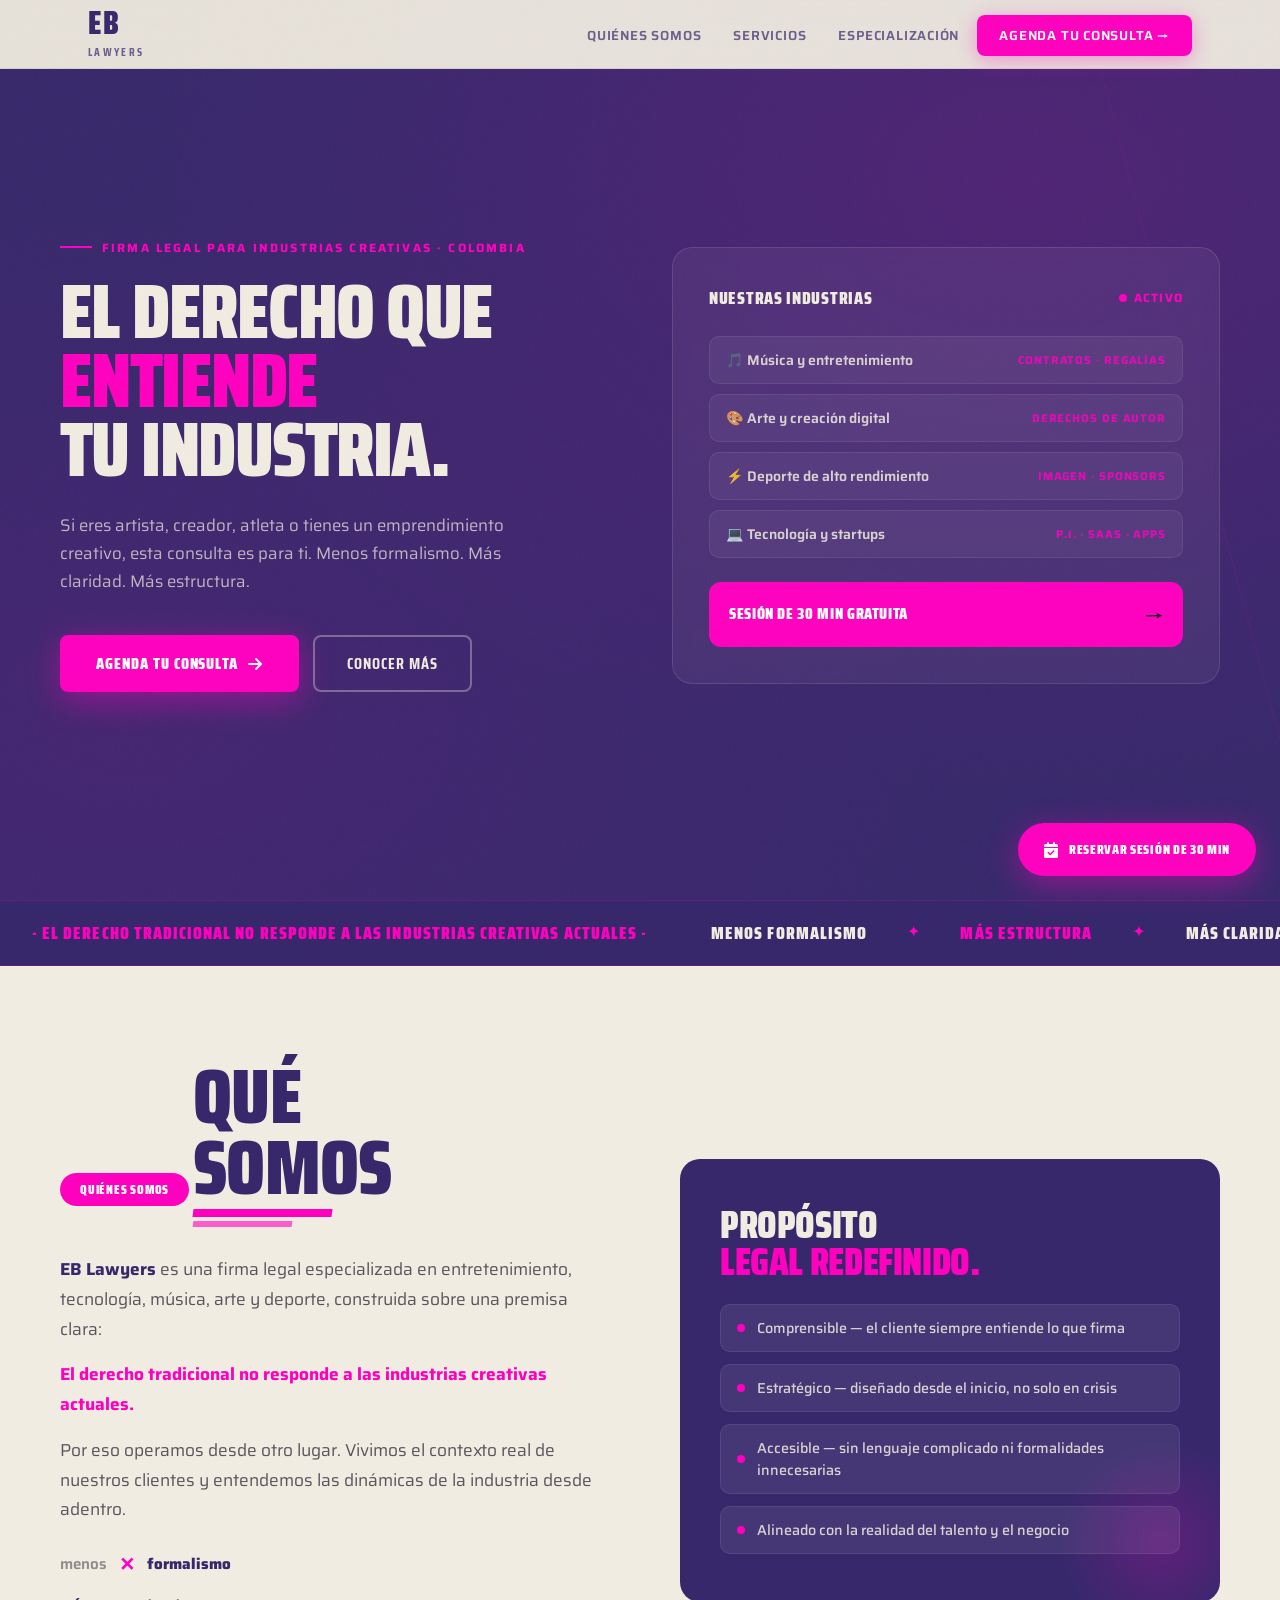
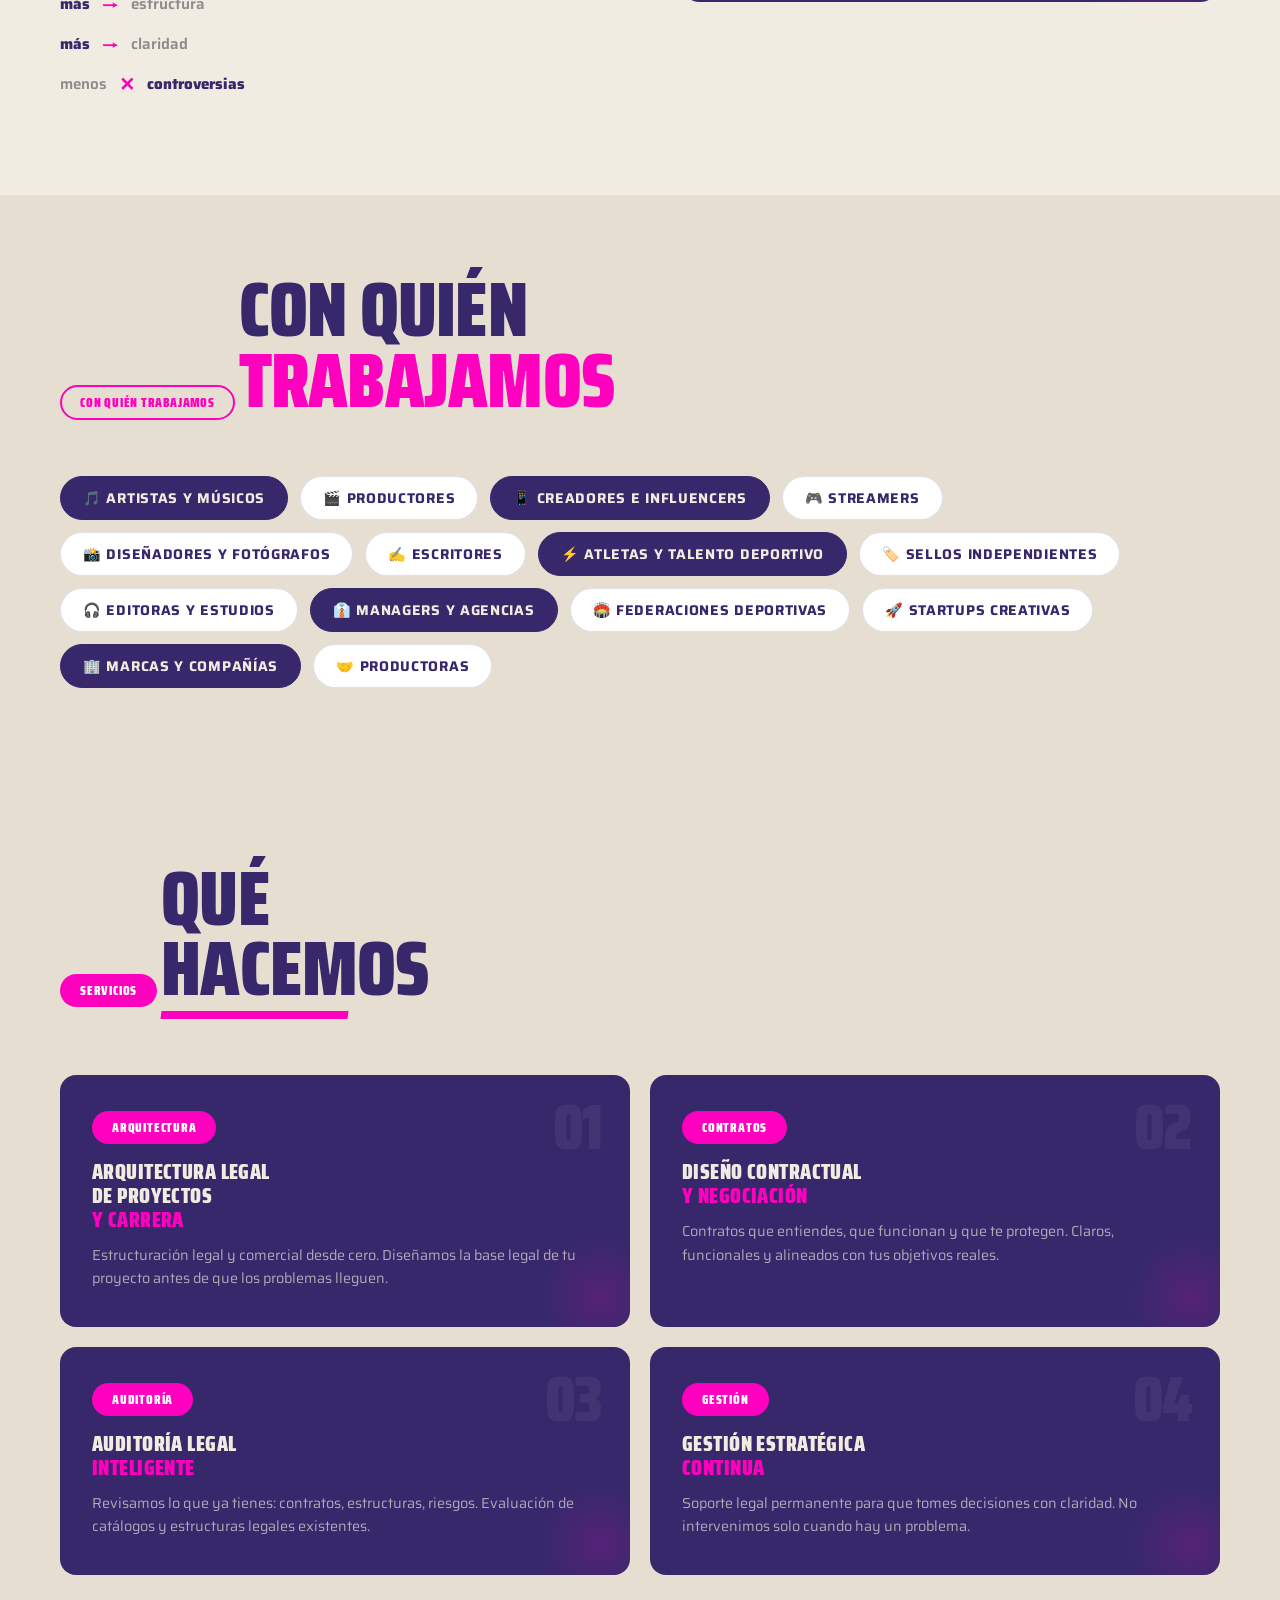
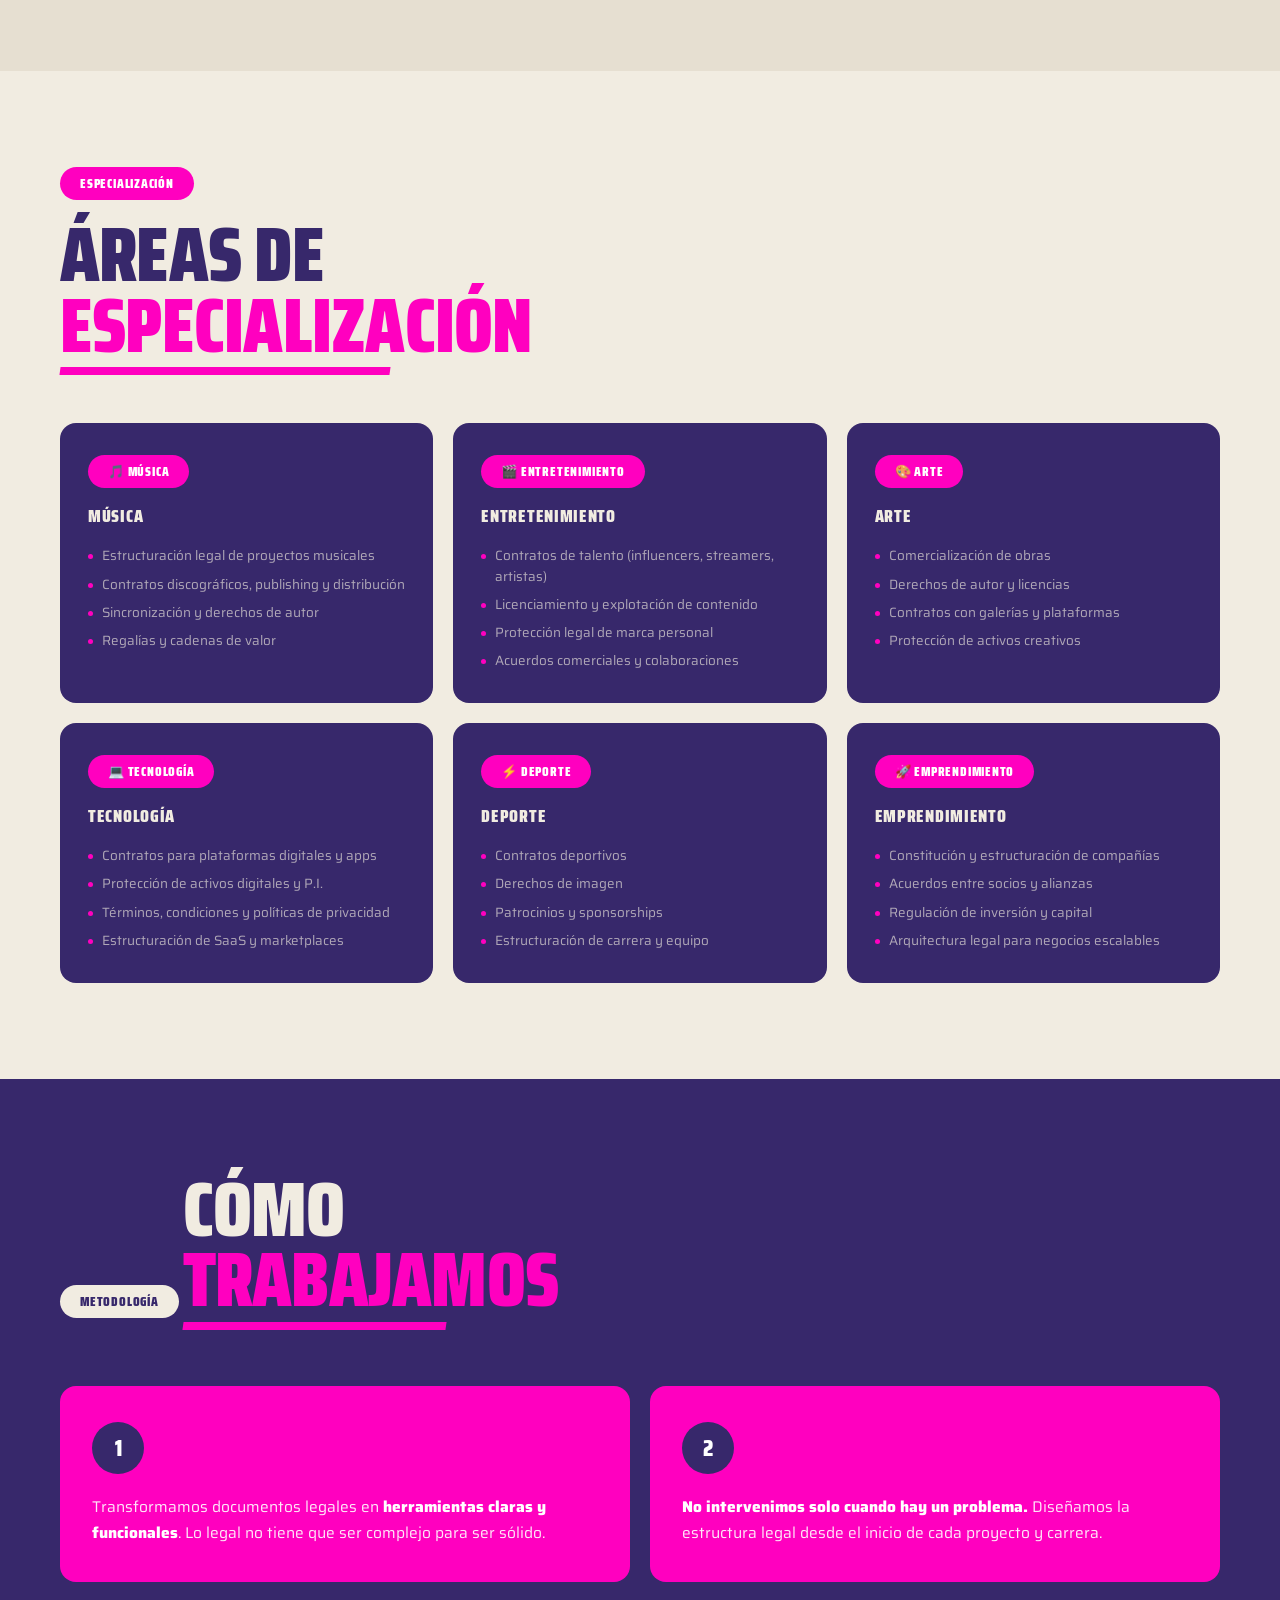
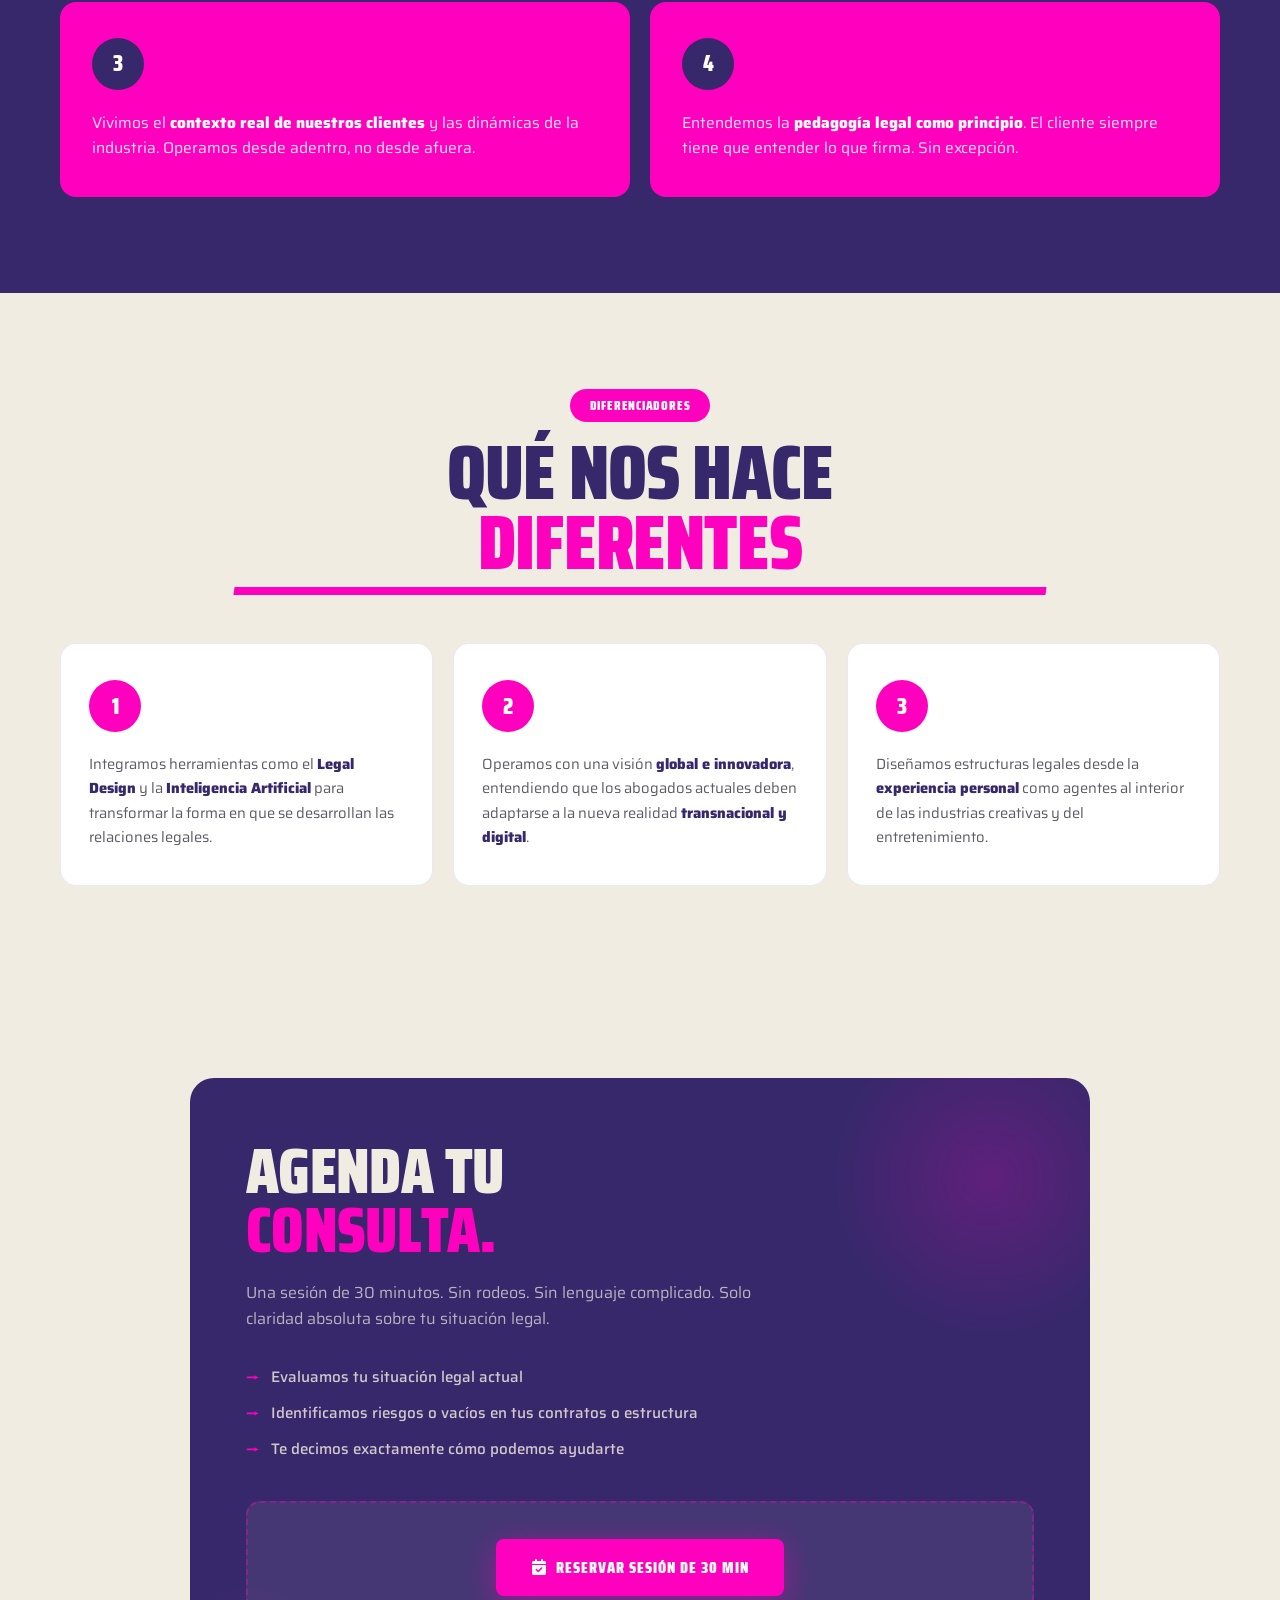
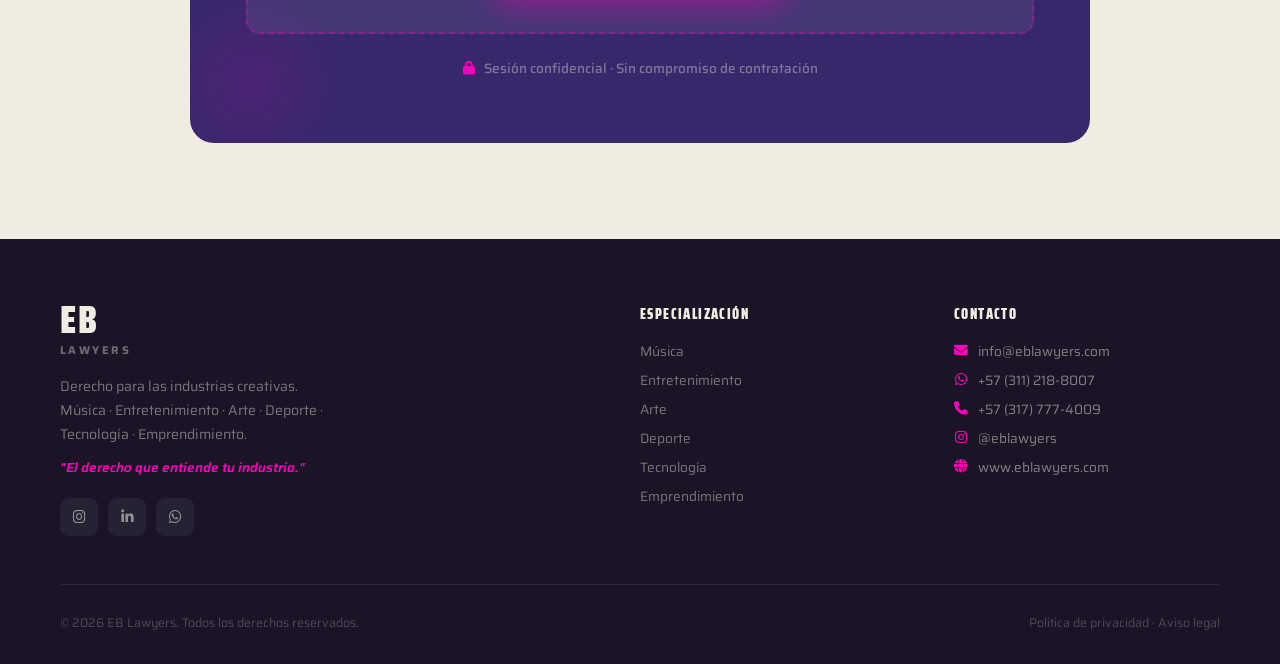
==== commit a068793b: "Update index.html Added floating button and calendar link to schedule meetings." ====
--- a/index.html
+++ b/index.html
@@ -310,6 +310,11 @@
     .hero-card-bottom {
       background: var(--magenta); border-radius: 12px; padding: 16px 20px;
       display: flex; align-items: center; justify-content: space-between;
+      cursor: pointer; transition: transform 0.2s, box-shadow 0.2s;
+    }
+    .hero-card-bottom:hover {
+      transform: translateY(-2px);
+      box-shadow: 0 10px 28px rgba(255,0,191,0.35);
     }
     .hero-card-bottom p {
       font-family: 'Saira Condensed', sans-serif; font-weight: 900;
@@ -688,6 +693,38 @@
     /* ===== SECTION SPACING ===== */
     .section-header { margin-bottom: 0; }
     .section-center { text-align: center; }
+
+    /* ===== FLOATING BOOKING BUTTON ===== */
+    .floating-cta {
+      position: fixed;
+      bottom: 24px;
+      right: 24px;
+      z-index: 999;
+      display: inline-flex;
+      align-items: center;
+      gap: 10px;
+      background: var(--magenta);
+      color: #fff;
+      font-family: 'Saira Condensed', sans-serif;
+      font-weight: 900;
+      font-size: 0.85rem;
+      text-transform: uppercase;
+      letter-spacing: 0.05em;
+      padding: 16px 26px;
+      border-radius: 999px;
+      box-shadow: 0 8px 32px rgba(255,0,191,0.45);
+      transition: transform 0.2s, box-shadow 0.2s;
+      animation: fadeUp 0.55s ease 0.4s both;
+    }
+    .floating-cta:hover {
+      transform: translateY(-3px);
+      box-shadow: 0 14px 40px rgba(255,0,191,0.55);
+    }
+    .floating-cta i { font-size: 1rem; }
+    @media (max-width: 640px) {
+      .floating-cta { bottom: 18px; right: 18px; padding: 16px; border-radius: 50%; }
+      .floating-cta span { display: none; }
+    }
   </style>
 </head>
 <body>
@@ -758,10 +795,10 @@
           <span class="hero-area-tag">P.I. · SaaS · Apps</span>
         </div>
       </div>
-      <div class="hero-card-bottom">
+      <a href="https://calendar.app.google/EwaS9asoZViRt9d4A" target="_blank" rel="noopener" class="hero-card-bottom">
         <p>Sesión de 30 min gratuita</p>
         <span>→</span>
-      </div>
+      </a>
     </div>
   </div>
 </section>
@@ -1086,10 +1123,9 @@
         <li>Te decimos exactamente cómo podemos ayudarte</li>
       </ul>
 
-      <!-- Booking widget placeholder -->
+      <!-- Booking CTA -->
       <div class="booking-placeholder">
-        <p>↓ Widget de reserva (Calendly / Amelia) ↓</p>
-        <a href="https://calendly.com/eblawyers" target="_blank" class="btn-magenta" style="margin:0 auto;">
+        <a href="https://calendar.app.google/EwaS9asoZViRt9d4A" target="_blank" rel="noopener" class="btn-magenta" style="margin:0 auto;">
           <i class="fas fa-calendar-check"></i> Reservar sesión de 30 min
         </a>
       </div>
@@ -1150,6 +1186,11 @@
   </div>
 </footer>
 
+<!-- ===== FLOATING BOOKING BUTTON ===== -->
+<a href="https://calendar.app.google/EwaS9asoZViRt9d4A" target="_blank" rel="noopener" class="floating-cta" aria-label="Reservar sesión de 30 min">
+  <i class="fas fa-calendar-check"></i> <span>Reservar sesión de 30 min</span>
+</a>
+
 <script>
   // Navbar scroll
   const navbar = document.getElementById('navbar');
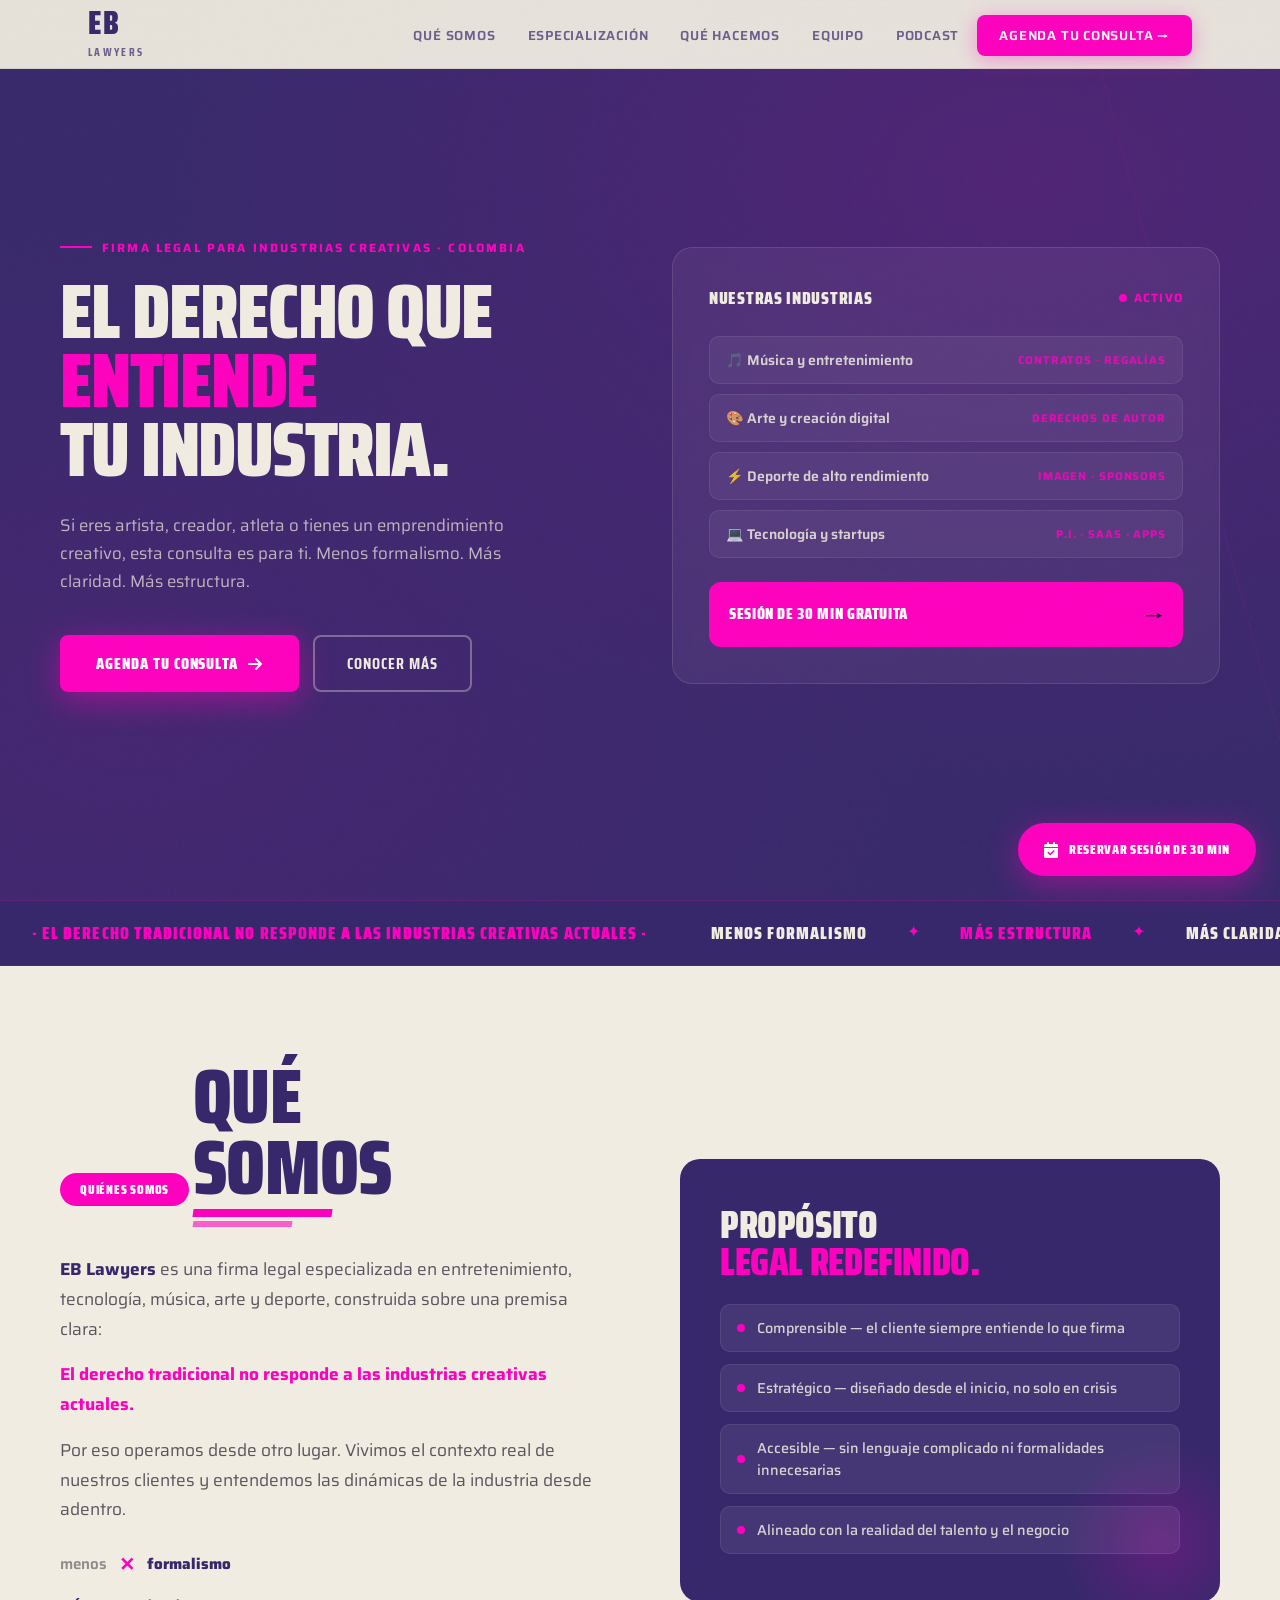
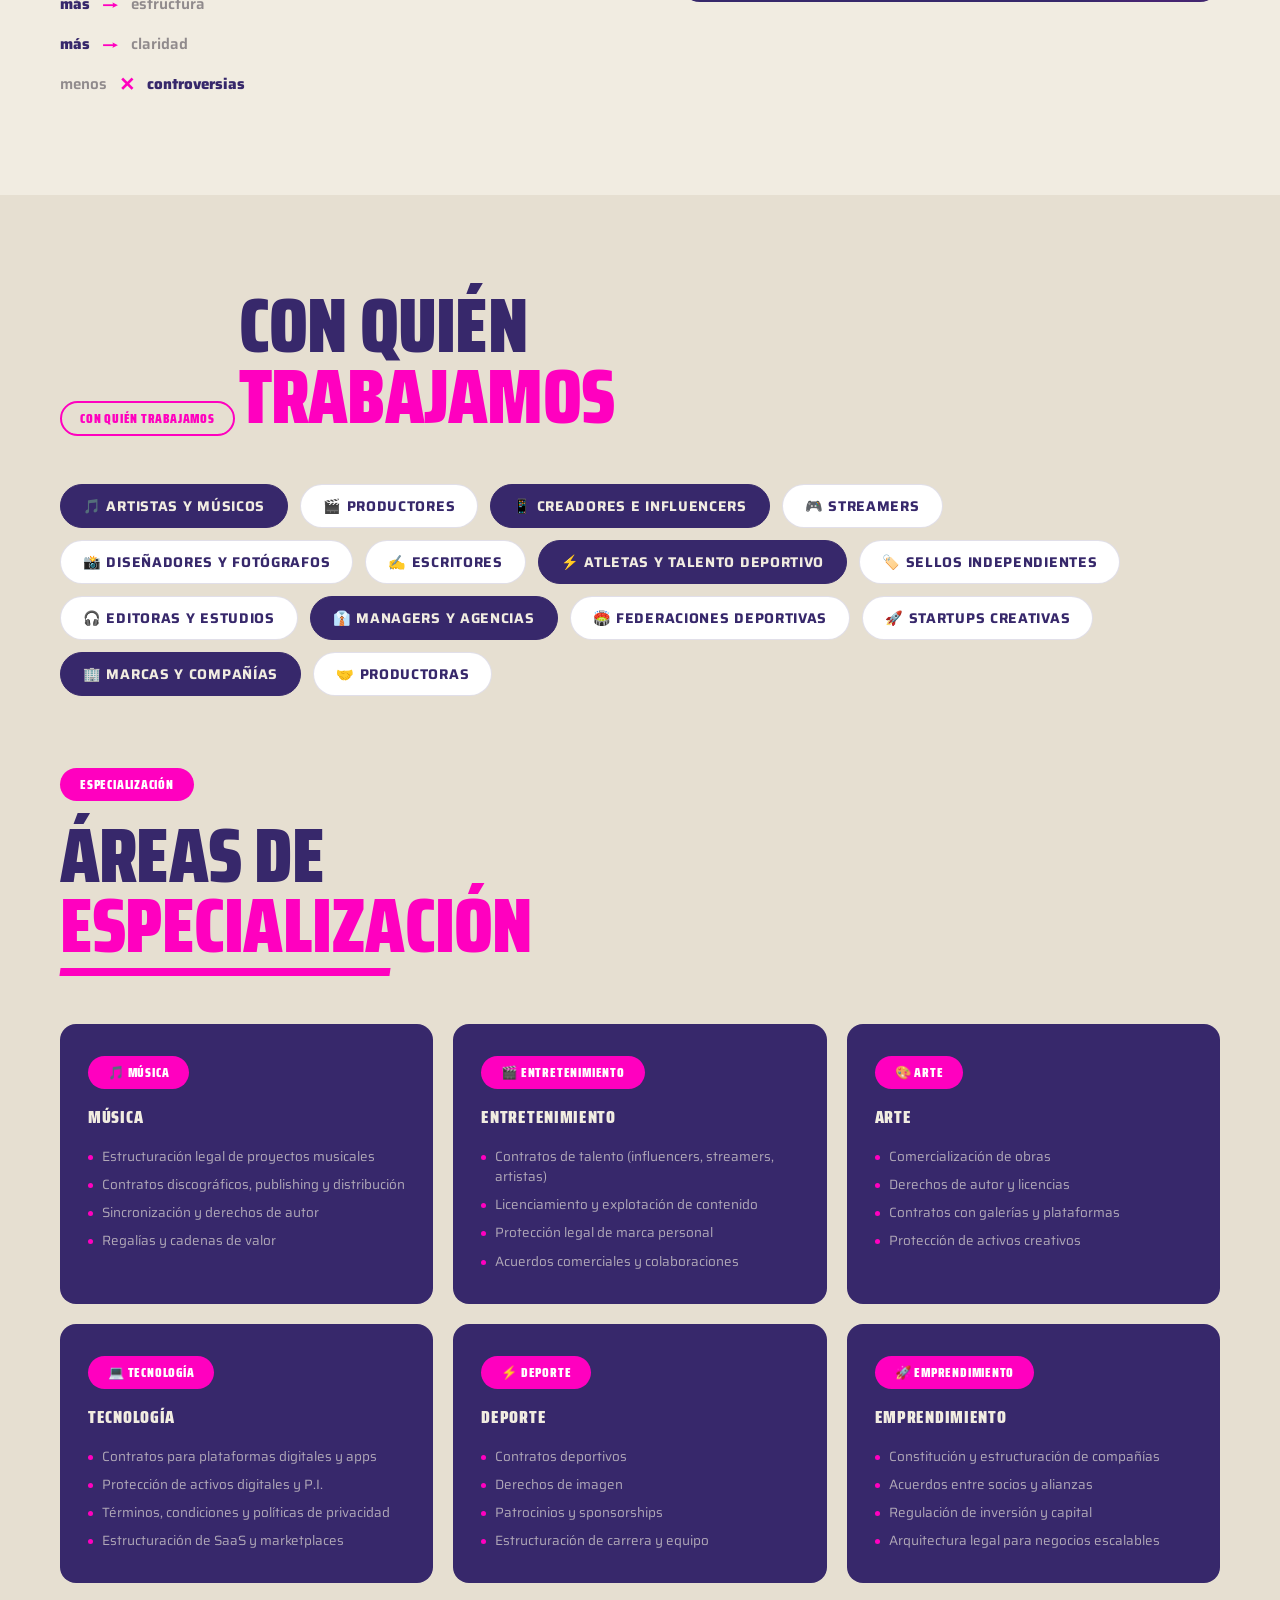
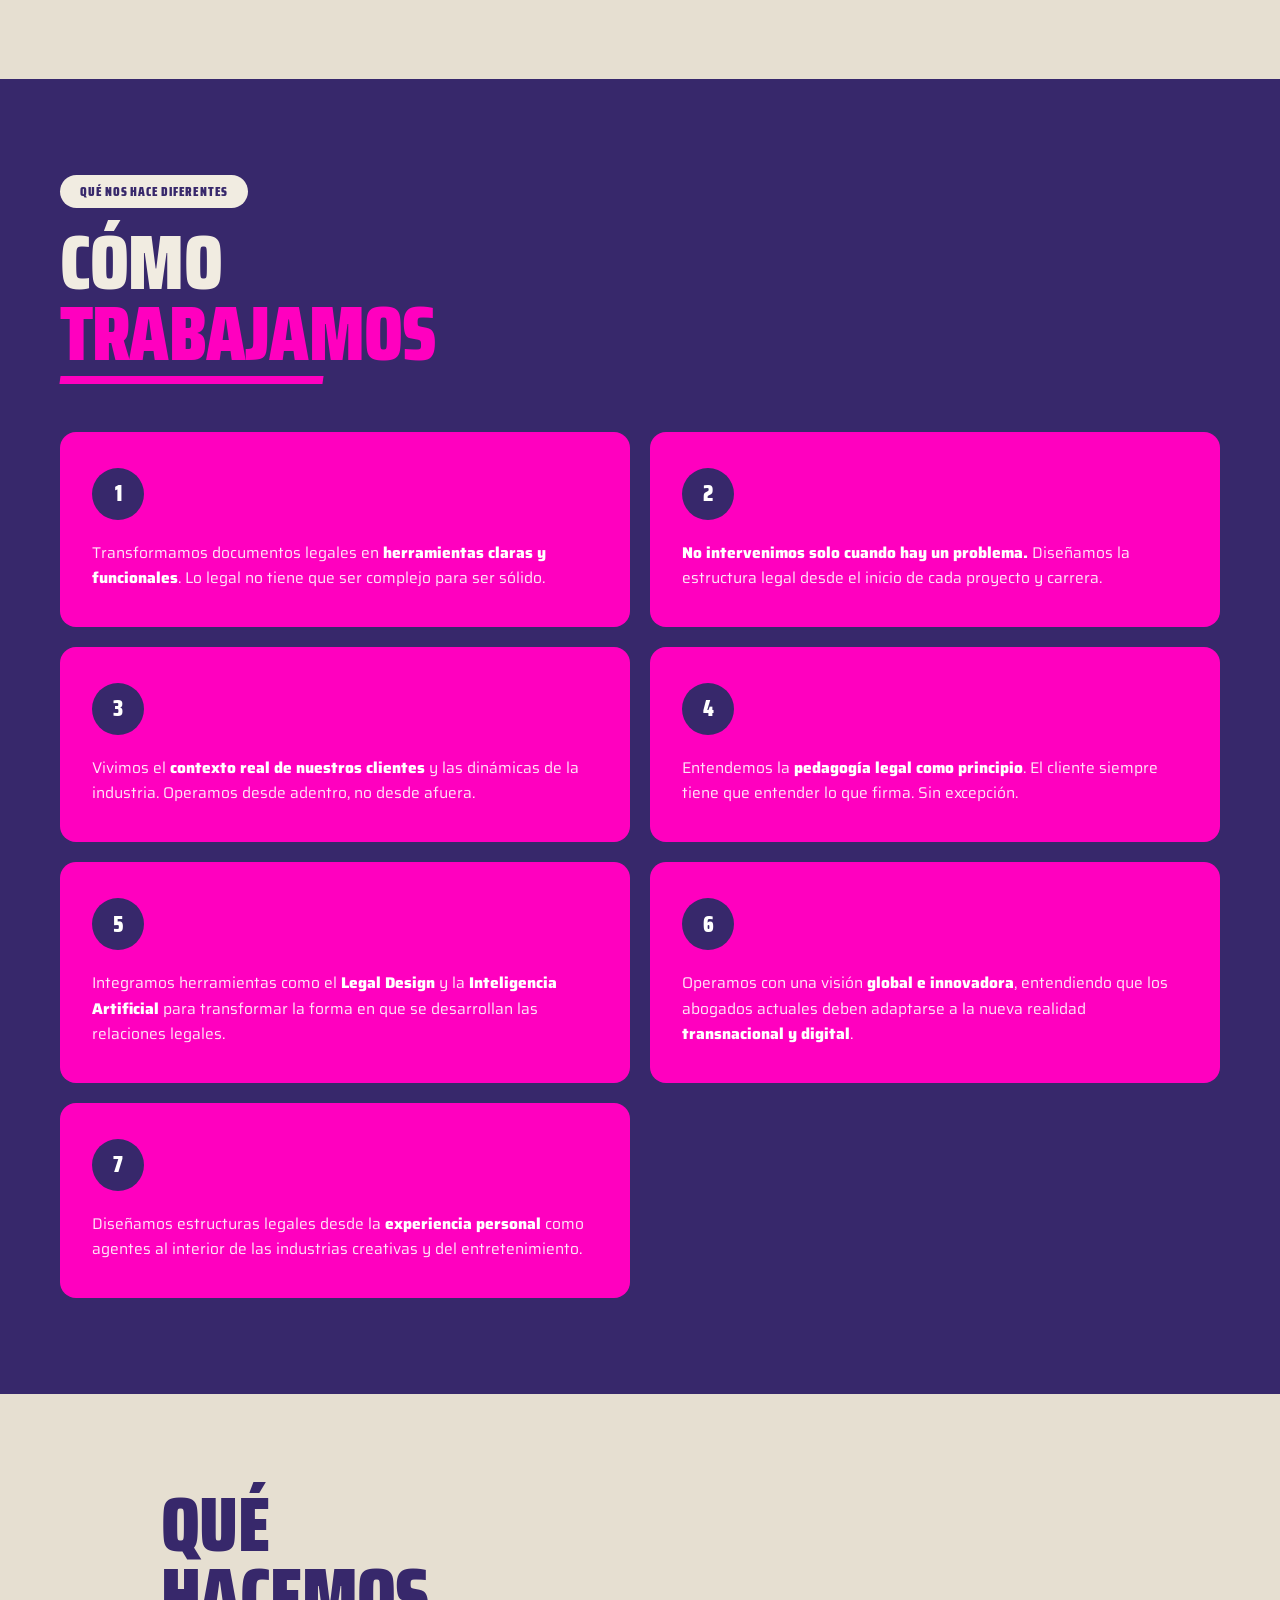
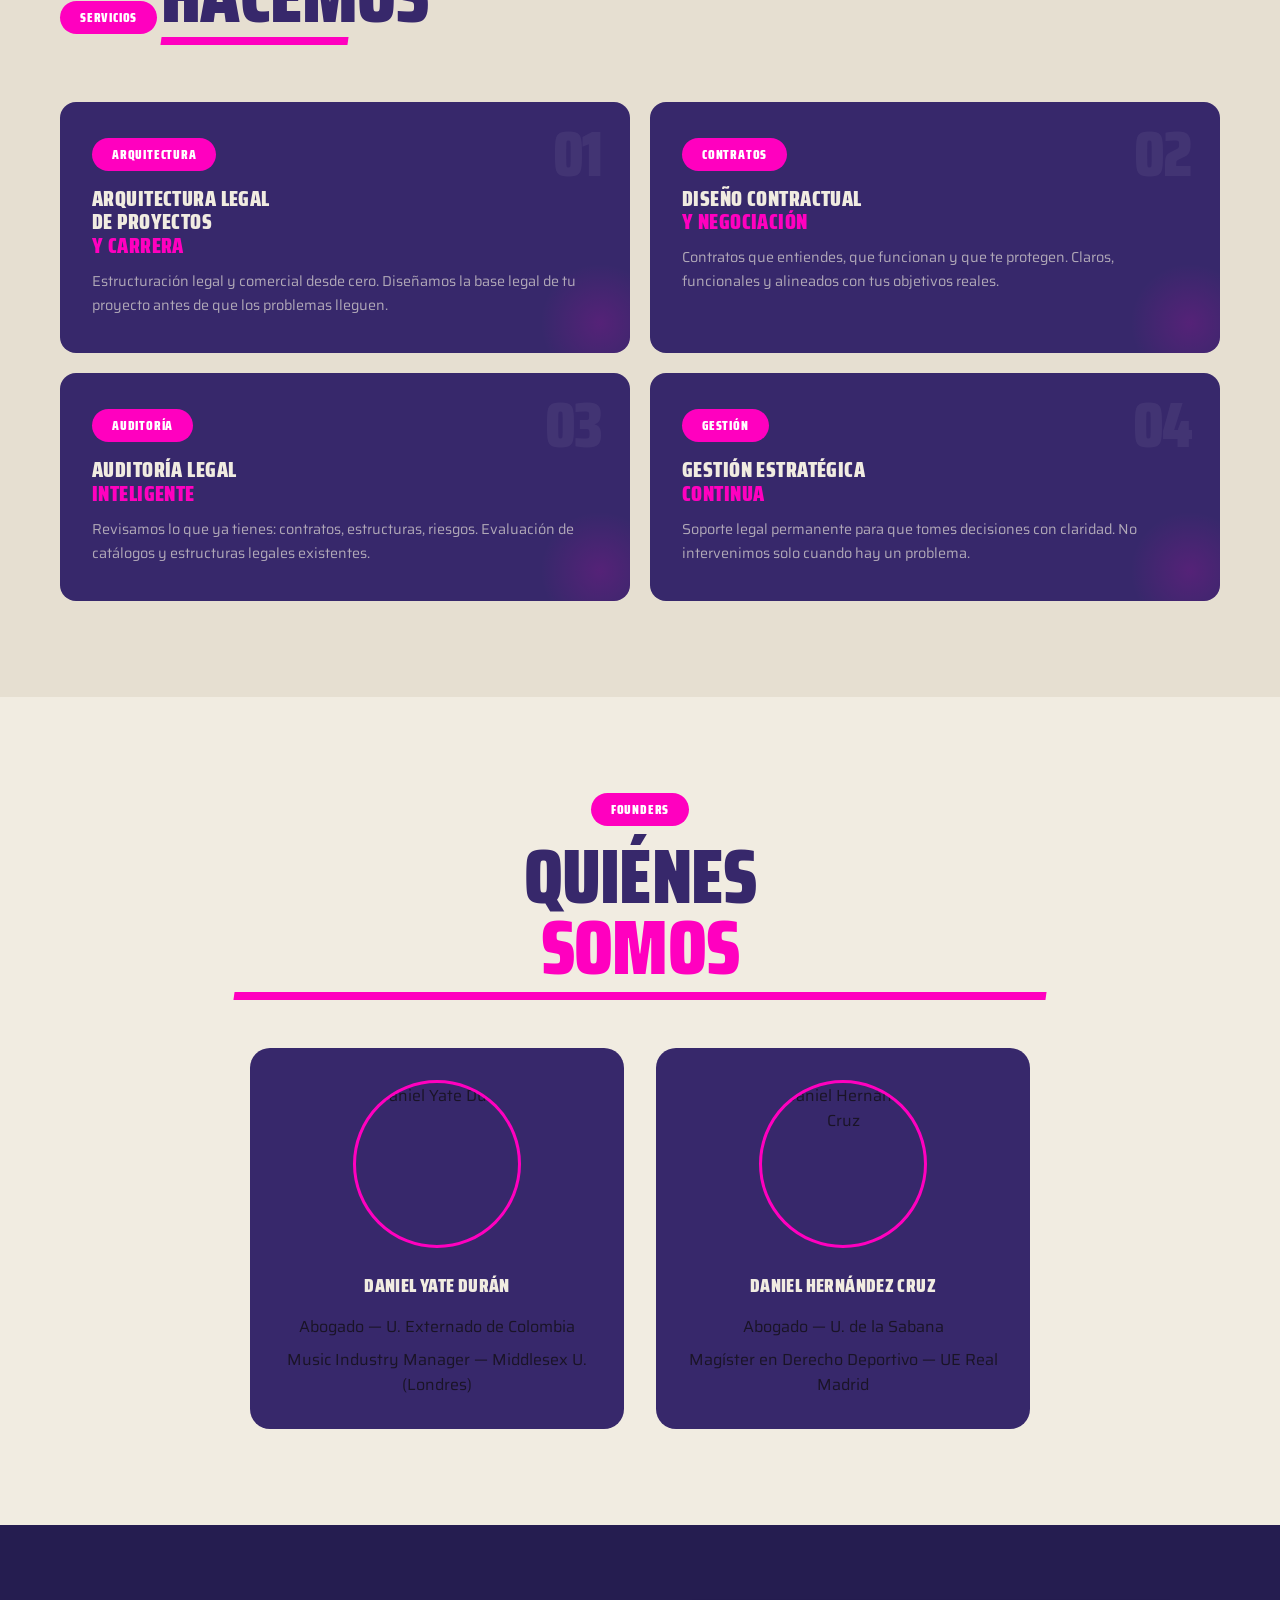
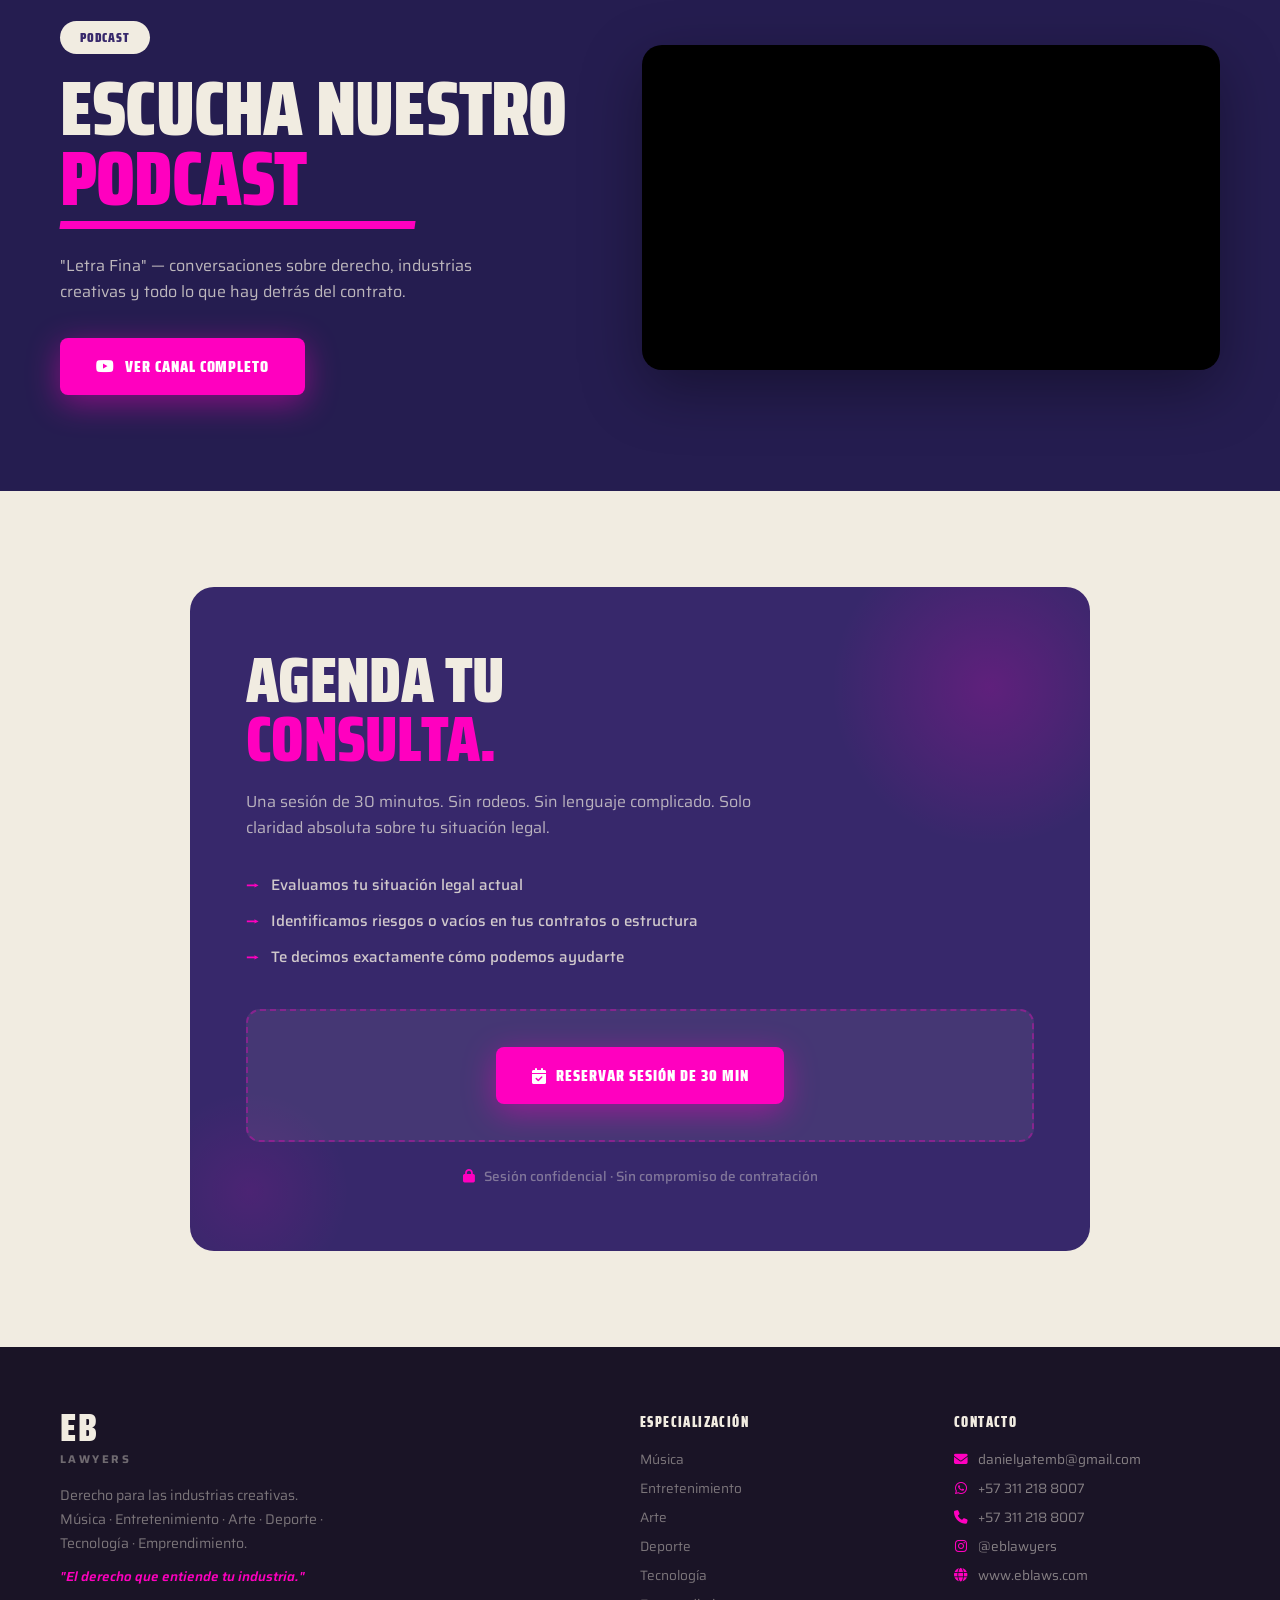
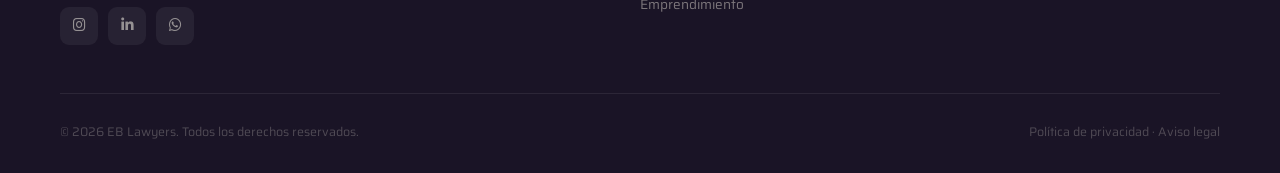
==== commit 71fbd448: "Update index.html" ====
--- a/index.html
+++ b/index.html
@@ -725,6 +725,50 @@
       .floating-cta { bottom: 18px; right: 18px; padding: 16px; border-radius: 50%; }
       .floating-cta span { display: none; }
     }
+
+    /* ===== FOUNDERS ===== */
+    .founders-grid {
+      display: grid; grid-template-columns: repeat(2, 1fr); gap: 32px;
+      max-width: 780px; margin: 48px auto 0;
+    }
+    .founder-card {
+      background: var(--purple); border-radius: 20px; padding: 32px 28px;
+      text-align: center; transition: transform 0.25s, box-shadow 0.25s;
+    }
+    .founder-card:hover { transform: translateY(-5px); box-shadow: 0 20px 50px rgba(55,40,107,0.3); }
+    .founder-photo {
+      width: 168px; height: 168px; margin: 0 auto 22px;
+      border-radius: 50%; overflow: hidden; border: 3px solid var(--magenta);
+    }
+    .founder-photo img { width: 100%; height: 100%; object-fit: cover; object-position: top center; display: block; }
+    .founder-card h3 {
+      font-family: 'Saira Condensed', sans-serif; font-weight: 900; font-size: 1.2rem;
+      text-transform: uppercase; color: var(--cream); letter-spacing: 0.02em; margin-bottom: 14px;
+    }
+    .founder-credentials { list-style: none; display: flex; flex-direction: column; gap: 8px; }
+    @media (max-width: 768px) {
+      .founders-grid { grid-template-columns: 1fr; max-width: 380px; gap: 24px; }
+    }
+    /* ===== PODCAST ===== */
+    .podcast-grid {
+      max-width: 1160px; margin: 0 auto;
+      display: grid; grid-template-columns: 1fr 1.1fr; gap: 56px; align-items: center;
+    }
+    .podcast-copy { text-align: left; }
+    .podcast-video-frame {
+      position: relative; width: 100%; padding-top: 56.25%; /* 16:9 */
+      border-radius: 20px; overflow: hidden; box-shadow: 0 20px 60px rgba(0,0,0,0.35);
+      background: #000;
+    }
+    .podcast-video-frame iframe {
+      position: absolute; top: 0; left: 0; width: 100%; height: 100%; border: 0;
+    }
+    @media (max-width: 900px) {
+      .podcast-grid { grid-template-columns: 1fr; gap: 36px; }
+      .podcast-copy { text-align: center; }
+      .podcast-copy p { margin-left: auto; margin-right: auto; }
+      .podcast-copy .btn-magenta { margin: 0 auto; }
+    }
   </style>
 </head>
 <body>
@@ -739,9 +783,11 @@
       </div>
     </div>
     <ul class="nav-links" id="navLinks">
-      <li><a href="#quienes">Quiénes somos</a></li>
-      <li><a href="#servicios">Servicios</a></li>
+      <li><a href="#quienes">Qué somos</a></li>
       <li><a href="#areas">Especialización</a></li>
+      <li><a href="#servicios">Qué hacemos</a></li>
+      <li><a href="#equipo">Equipo</a></li>
+      <li><a href="#podcast">Podcast</a></li>
       <li><a href="#consulta" class="nav-cta">Agenda tu consulta →</a></li>
     </ul>
     <div class="hamburger" id="hamburger" onclick="toggleMenu()">
@@ -892,16 +938,17 @@
   </div>
 </section>
 
-<!-- ===== CON QUIÉN TRABAJAMOS ===== -->
-<section class="conquien-section">
-  <div class="conquien-title-wrap">
-    <span class="pill-outline" style="margin-bottom:16px;display:inline-block;">Con quién trabajamos</span>
-    <h2 class="section-title">
-      CON QUIÉN<br/>
-      <span class="highlight">TRABAJAMOS</span>
-    </h2>
-  </div>
-  <div class="clients-scroll">
+<!-- ===== CON QUIÉN TRABAJAMOS + ÁREAS DE ESPECIALIZACIÓN ===== -->
+<section class="section areas-section" id="areas" style="background:var(--cream-d);">
+  <div style="max-width:1160px;margin:0 auto;">
+    <div class="conquien-title-wrap" style="margin:0 0 32px;">
+      <span class="pill-outline" style="margin-bottom:16px;display:inline-block;">Con quién trabajamos</span>
+      <h2 class="section-title">
+        CON QUIÉN<br/>
+        <span class="highlight">TRABAJAMOS</span>
+      </h2>
+    </div>
+    <div class="clients-scroll" style="margin-bottom:72px;">
     <span class="client-tag featured">🎵 Artistas y músicos</span>
     <span class="client-tag">🎬 Productores</span>
     <span class="client-tag featured">📱 Creadores e influencers</span>
@@ -917,6 +964,128 @@
     <span class="client-tag featured">🏢 Marcas y compañías</span>
     <span class="client-tag">🤝 Productoras</span>
   </div>
+    <div style="max-width:600px;">
+      <span class="pill" style="margin-bottom:20px;display:inline-block;">Especialización</span>
+      <h2 class="section-title">
+        ÁREAS DE<br/>
+        <span class="highlight">ESPECIALIZACIÓN</span>
+        <span class="title-underline"></span>
+      </h2>
+    </div>
+    <div class="areas-grid">
+
+      <div class="area-card">
+        <span class="pill">🎵 Música</span>
+        <h3>Música</h3>
+        <ul>
+          <li>Estructuración legal de proyectos musicales</li>
+          <li>Contratos discográficos, publishing y distribución</li>
+          <li>Sincronización y derechos de autor</li>
+          <li>Regalías y cadenas de valor</li>
+        </ul>
+      </div>
+
+      <div class="area-card">
+        <span class="pill">🎬 Entretenimiento</span>
+        <h3>Entretenimiento</h3>
+        <ul>
+          <li>Contratos de talento (influencers, streamers, artistas)</li>
+          <li>Licenciamiento y explotación de contenido</li>
+          <li>Protección legal de marca personal</li>
+          <li>Acuerdos comerciales y colaboraciones</li>
+        </ul>
+      </div>
+
+      <div class="area-card">
+        <span class="pill">🎨 Arte</span>
+        <h3>Arte</h3>
+        <ul>
+          <li>Comercialización de obras</li>
+          <li>Derechos de autor y licencias</li>
+          <li>Contratos con galerías y plataformas</li>
+          <li>Protección de activos creativos</li>
+        </ul>
+      </div>
+
+      <div class="area-card">
+        <span class="pill">💻 Tecnología</span>
+        <h3>Tecnología</h3>
+        <ul>
+          <li>Contratos para plataformas digitales y apps</li>
+          <li>Protección de activos digitales y P.I.</li>
+          <li>Términos, condiciones y políticas de privacidad</li>
+          <li>Estructuración de SaaS y marketplaces</li>
+        </ul>
+      </div>
+
+      <div class="area-card">
+        <span class="pill">⚡ Deporte</span>
+        <h3>Deporte</h3>
+        <ul>
+          <li>Contratos deportivos</li>
+          <li>Derechos de imagen</li>
+          <li>Patrocinios y sponsorships</li>
+          <li>Estructuración de carrera y equipo</li>
+        </ul>
+      </div>
+
+      <div class="area-card">
+        <span class="pill">🚀 Emprendimiento</span>
+        <h3>Emprendimiento</h3>
+        <ul>
+          <li>Constitución y estructuración de compañías</li>
+          <li>Acuerdos entre socios y alianzas</li>
+          <li>Regulación de inversión y capital</li>
+          <li>Arquitectura legal para negocios escalables</li>
+        </ul>
+      </div>
+
+    </div>
+  </div>
+</section>
+
+<!-- ===== CÓMO TRABAJAMOS / QUÉ NOS HACE DIFERENTES ===== -->
+<section class="como-section" id="como">
+  <div style="max-width:1160px;margin:0 auto;">
+    <div style="max-width:560px;">
+      <span class="pill-cream" style="margin-bottom:20px;display:inline-block;">Qué nos hace diferentes</span>
+      <h2 class="section-title" style="color:var(--cream);">
+        CÓMO<br/>
+        <span style="color:var(--magenta);">TRABAJAMOS</span>
+        <span class="title-underline"></span>
+      </h2>
+    </div>
+    <div class="como-grid">
+      <div class="como-card">
+        <div class="como-num">1</div>
+        <p>Transformamos documentos legales en <strong>herramientas claras y funcionales</strong>. Lo legal no tiene que ser complejo para ser sólido.</p>
+      </div>
+      <div class="como-card">
+        <div class="como-num">2</div>
+        <p><strong>No intervenimos solo cuando hay un problema.</strong> Diseñamos la estructura legal desde el inicio de cada proyecto y carrera.</p>
+      </div>
+      <div class="como-card">
+        <div class="como-num">3</div>
+        <p>Vivimos el <strong>contexto real de nuestros clientes</strong> y las dinámicas de la industria. Operamos desde adentro, no desde afuera.</p>
+      </div>
+      <div class="como-card">
+        <div class="como-num">4</div>
+        <p>Entendemos la <strong>pedagogía legal como principio</strong>. El cliente siempre tiene que entender lo que firma. Sin excepción.</p>
+      </div>
+      <div class="como-card">
+        <div class="como-num">5</div>
+        <p>Integramos herramientas como el <strong>Legal Design</strong> y la <strong>Inteligencia Artificial</strong> para transformar la forma en que se desarrollan las relaciones legales.</p>
+      </div>
+      <div class="como-card">
+        <div class="como-num">6</div>
+        <p>Operamos con una visión <strong>global e innovadora</strong>, entendiendo que los abogados actuales deben adaptarse a la nueva realidad <strong>transnacional y digital</strong>.</p>
+      </div>
+      <div class="como-card">
+        <div class="como-num">7</div>
+        <p>Diseñamos estructuras legales desde la <strong>experiencia personal</strong> como agentes al interior de las industrias creativas y del entretenimiento.</p>
+      </div>
+    </div>
+  </div>
 </section>
 
 <!-- ===== SERVICIOS ===== -->
@@ -963,144 +1132,70 @@
   </div>
 </section>
 
-<!-- ===== ÁREAS DE ESPECIALIZACIÓN ===== -->
-<section class="section areas-section" id="areas">
+<!-- ===== QUIÉNES SOMOS / FOUNDERS ===== -->
+<section class="section" id="equipo" style="background:var(--cream);">
   <div style="max-width:1160px;margin:0 auto;">
-    <div style="max-width:600px;">
-      <span class="pill" style="margin-bottom:20px;display:inline-block;">Especialización</span>
-      <h2 class="section-title">
-        ÁREAS DE<br/>
-        <span class="highlight">ESPECIALIZACIÓN</span>
+    <div style="text-align:center;margin-bottom:0;">
+      <span class="pill" style="margin-bottom:16px;display:inline-block;">Founders</span>
+      <h2 class="section-title" style="display:block;text-align:center;">
+        QUIÉNES<br/>
+        <span class="highlight">SOMOS</span>
+        <span class="title-underline" style="margin:8px auto 0;"></span>
+      </h2>
+    </div>
+    <div class="founders-grid">
+      <div class="founder-card">
+        <div class="founder-photo">
+          <img src="assets/daniel-yate.jpg" alt="Daniel Yate Durán" loading="lazy"/>
+        </div>
+        <h3>Daniel Yate Durán</h3>
+        <ul class="founder-credentials">
+          <li>Abogado — U. Externado de Colombia</li>
+          <li>Music Industry Manager — Middlesex U. (Londres)</li>
+        </ul>
+      </div>
+      <div class="founder-card">
+        <div class="founder-photo">
+          <img src="assets/daniel-hernandez.jpg" alt="Daniel Hernández Cruz" loading="lazy"/>
+        </div>
+        <h3>Daniel Hernández Cruz</h3>
+        <ul class="founder-credentials">
+          <li>Abogado — U. de la Sabana</li>
+          <li>Magíster en Derecho Deportivo — UE Real Madrid</li>
+        </ul>
+      </div>
+    </div>
+  </div>
+</section>
+
+<!-- ===== PODCAST ===== -->
+<section class="section podcast-section" id="podcast" style="background:var(--purple-d);">
+  <div class="podcast-grid">
+    <div class="podcast-copy">
+      <span class="pill-cream" style="margin-bottom:20px;display:inline-block;">Podcast</span>
+      <h2 class="section-title" style="color:var(--cream);">
+        ESCUCHA NUESTRO<br/>
+        <span style="color:var(--magenta);">PODCAST</span>
         <span class="title-underline"></span>
       </h2>
-    </div>
-    <div class="areas-grid">
-
-      <div class="area-card">
-        <span class="pill">🎵 Música</span>
-        <h3>Música</h3>
-        <ul>
-          <li>Estructuración legal de proyectos musicales</li>
-          <li>Contratos discográficos, publishing y distribución</li>
-          <li>Sincronización y derechos de autor</li>
-          <li>Regalías y cadenas de valor</li>
-        </ul>
-      </div>
-
-      <div class="area-card">
-        <span class="pill">🎬 Entretenimiento</span>
-        <h3>Entretenimiento</h3>
-        <ul>
-          <li>Contratos de talento (influencers, streamers, artistas)</li>
-          <li>Licenciamiento y explotación de contenido</li>
-          <li>Protección legal de marca personal</li>
-          <li>Acuerdos comerciales y colaboraciones</li>
-        </ul>
-      </div>
-
-      <div class="area-card">
-        <span class="pill">🎨 Arte</span>
-        <h3>Arte</h3>
-        <ul>
-          <li>Comercialización de obras</li>
-          <li>Derechos de autor y licencias</li>
-          <li>Contratos con galerías y plataformas</li>
-          <li>Protección de activos creativos</li>
-        </ul>
-      </div>
-
-      <div class="area-card">
-        <span class="pill">💻 Tecnología</span>
-        <h3>Tecnología</h3>
-        <ul>
-          <li>Contratos para plataformas digitales y apps</li>
-          <li>Protección de activos digitales y P.I.</li>
-          <li>Términos, condiciones y políticas de privacidad</li>
-          <li>Estructuración de SaaS y marketplaces</li>
-        </ul>
-      </div>
-
-      <div class="area-card">
-        <span class="pill">⚡ Deporte</span>
-        <h3>Deporte</h3>
-        <ul>
-          <li>Contratos deportivos</li>
-          <li>Derechos de imagen</li>
-          <li>Patrocinios y sponsorships</li>
-          <li>Estructuración de carrera y equipo</li>
-        </ul>
-      </div>
-
-      <div class="area-card">
-        <span class="pill">🚀 Emprendimiento</span>
-        <h3>Emprendimiento</h3>
-        <ul>
-          <li>Constitución y estructuración de compañías</li>
-          <li>Acuerdos entre socios y alianzas</li>
-          <li>Regulación de inversión y capital</li>
-          <li>Arquitectura legal para negocios escalables</li>
-        </ul>
-      </div>
-
-    </div>
-  </div>
-</section>
-
-<!-- ===== CÓMO TRABAJAMOS ===== -->
-<section class="como-section">
-  <div style="max-width:1160px;margin:0 auto;">
-    <div style="max-width:560px;">
-      <span class="pill-cream" style="margin-bottom:20px;display:inline-block;">Metodología</span>
-      <h2 class="section-title" style="color:var(--cream);">
-        CÓMO<br/>
-        <span style="color:var(--magenta);">TRABAJAMOS</span>
-        <span class="title-underline"></span>
-      </h2>
-    </div>
-    <div class="como-grid">
-      <div class="como-card">
-        <div class="como-num">1</div>
-        <p>Transformamos documentos legales en <strong>herramientas claras y funcionales</strong>. Lo legal no tiene que ser complejo para ser sólido.</p>
-      </div>
-      <div class="como-card">
-        <div class="como-num">2</div>
-        <p><strong>No intervenimos solo cuando hay un problema.</strong> Diseñamos la estructura legal desde el inicio de cada proyecto y carrera.</p>
-      </div>
-      <div class="como-card">
-        <div class="como-num">3</div>
-        <p>Vivimos el <strong>contexto real de nuestros clientes</strong> y las dinámicas de la industria. Operamos desde adentro, no desde afuera.</p>
-      </div>
-      <div class="como-card">
-        <div class="como-num">4</div>
-        <p>Entendemos la <strong>pedagogía legal como principio</strong>. El cliente siempre tiene que entender lo que firma. Sin excepción.</p>
-      </div>
-    </div>
-  </div>
-</section>
-
-<!-- ===== QUÉ NOS HACE DIFERENTES ===== -->
-<section class="section" style="background:var(--cream);">
-  <div style="max-width:1160px;margin:0 auto;">
-    <div style="text-align:center;margin-bottom:0;">
-      <span class="pill" style="margin-bottom:16px;display:inline-block;">Diferenciadores</span>
-      <h2 class="section-title" style="display:block;text-align:center;">
-        QUÉ NOS HACE<br/>
-        <span class="highlight">DIFERENTES</span>
-        <span class="title-underline" style="margin:8px auto 0;"></span>
-      </h2>
-    </div>
-    <div class="diff-grid">
-      <div class="diff-card">
-        <div class="diff-num">1</div>
-        <p>Integramos herramientas como el <strong>Legal Design</strong> y la <strong>Inteligencia Artificial</strong> para transformar la forma en que se desarrollan las relaciones legales.</p>
-      </div>
-      <div class="diff-card">
-        <div class="diff-num">2</div>
-        <p>Operamos con una visión <strong>global e innovadora</strong>, entendiendo que los abogados actuales deben adaptarse a la nueva realidad <strong>transnacional y digital</strong>.</p>
-      </div>
-      <div class="diff-card">
-        <div class="diff-num">3</div>
-        <p>Diseñamos estructuras legales desde la <strong>experiencia personal</strong> como agentes al interior de las industrias creativas y del entretenimiento.</p>
+      <p style="max-width:440px;margin:24px 0 32px;color:rgba(241,236,225,.75);font-size:1rem;line-height:1.65;">
+        "Letra Fina" — conversaciones sobre derecho, industrias creativas y todo lo que hay detrás del contrato.
+      </p>
+      <a href="https://youtube.com/@letrafinapodcast?si=Fa-KOk5cV3J2UvNY" target="_blank" rel="noopener" class="btn-magenta">
+        <i class="fab fa-youtube"></i> Ver canal completo
+      </a>
+    </div>
+    <div class="podcast-video">
+      <div class="podcast-video-frame">
+        <iframe
+          src="https://www.youtube.com/embed/videoseries?list=UUThAgA1L3Vk5kBu0csPjxQQ"
+          title="Letra Fina Podcast — último episodio"
+          frameborder="0"
+          allow="accelerometer; autoplay; clipboard-write; encrypted-media; gyroscope; picture-in-picture; web-share"
+          referrerpolicy="strict-origin-when-cross-origin"
+          allowfullscreen
+          loading="lazy">
+        </iframe>
       </div>
     </div>
   </div>
@@ -1168,11 +1263,11 @@
 
       <div class="footer-col">
         <h4>Contacto</h4>
-        <div class="footer-contact-item"><i class="fas fa-envelope"></i><a href="mailto:info@eblawyers.com">info@eblawyers.com</a></div>
-        <div class="footer-contact-item"><i class="fab fa-whatsapp"></i><a href="tel:+573112188007">+57 (311) 218-8007</a></div>
-        <div class="footer-contact-item"><i class="fas fa-phone"></i><a href="tel:+573177774009">+57 (317) 777-4009</a></div>
+        <div class="footer-contact-item"><i class="fas fa-envelope"></i><a href="mailto:danielyatemb@gmail.com">danielyatemb@gmail.com</a></div>
+        <div class="footer-contact-item"><i class="fab fa-whatsapp"></i><a href="https://wa.me/573112188007" target="_blank">+57 311 218 8007</a></div>
+        <div class="footer-contact-item"><i class="fas fa-phone"></i><a href="tel:+573112188007">+57 311 218 8007</a></div>
         <div class="footer-contact-item"><i class="fab fa-instagram"></i><a href="https://instagram.com/eblawyers" target="_blank">@eblawyers</a></div>
-        <div class="footer-contact-item"><i class="fas fa-globe"></i><a href="http://www.eblawyers.com" target="_blank">www.eblawyers.com</a></div>
+        <div class="footer-contact-item"><i class="fas fa-globe"></i><a href="http://www.eblaws.com" target="_blank">www.eblaws.com</a></div>
       </div>
     </div>
 
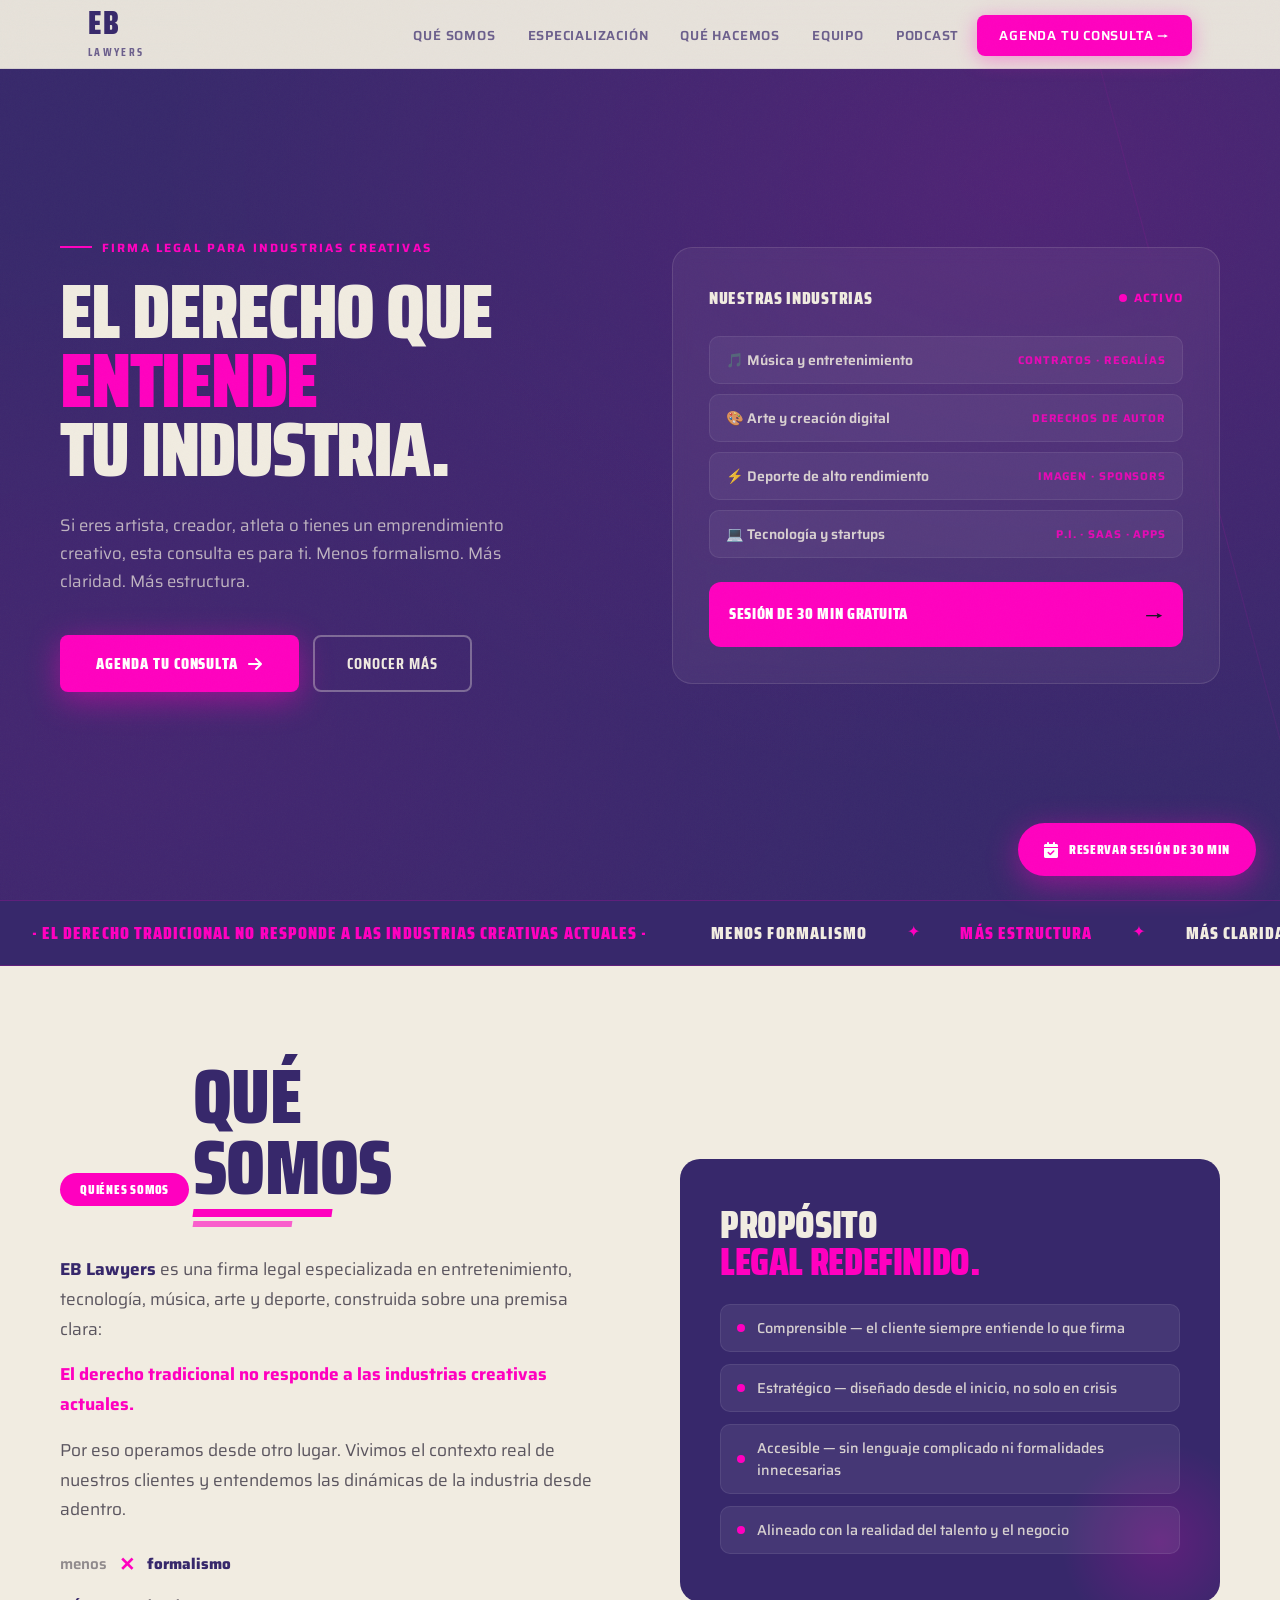
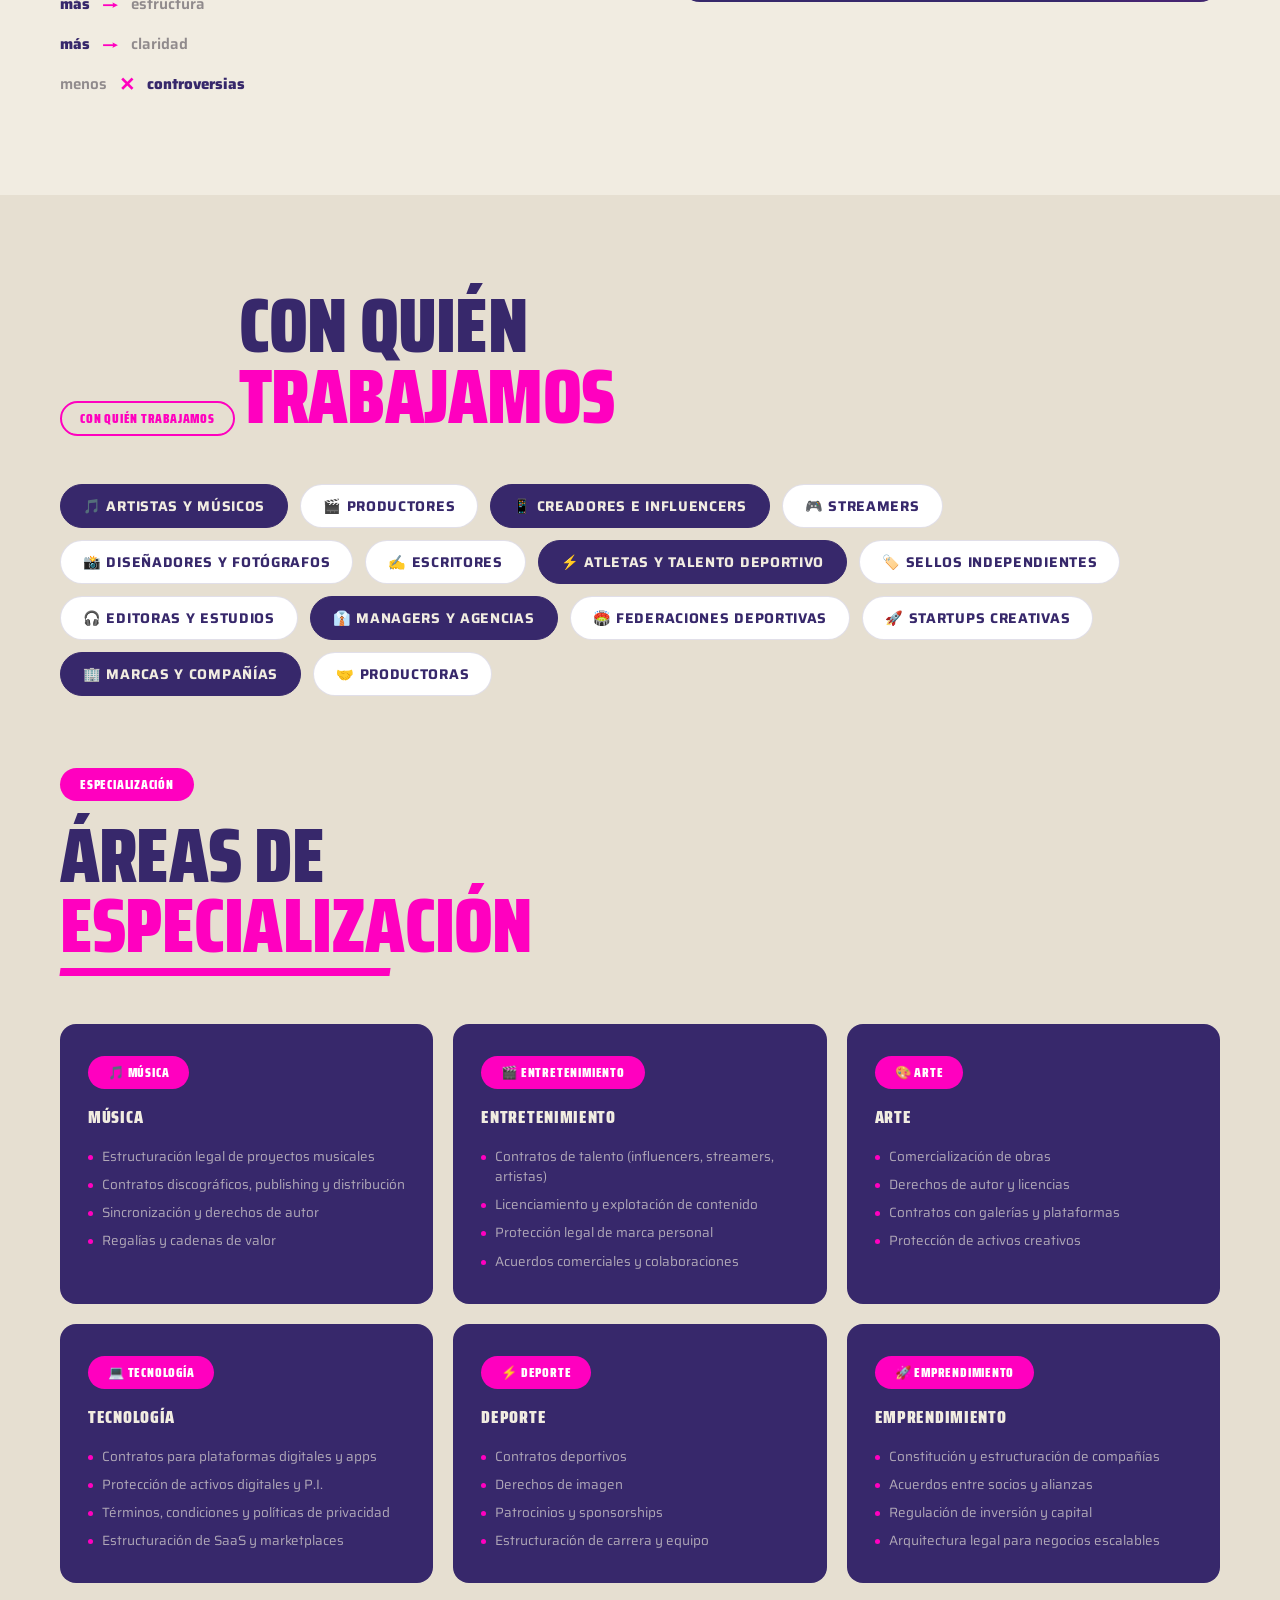
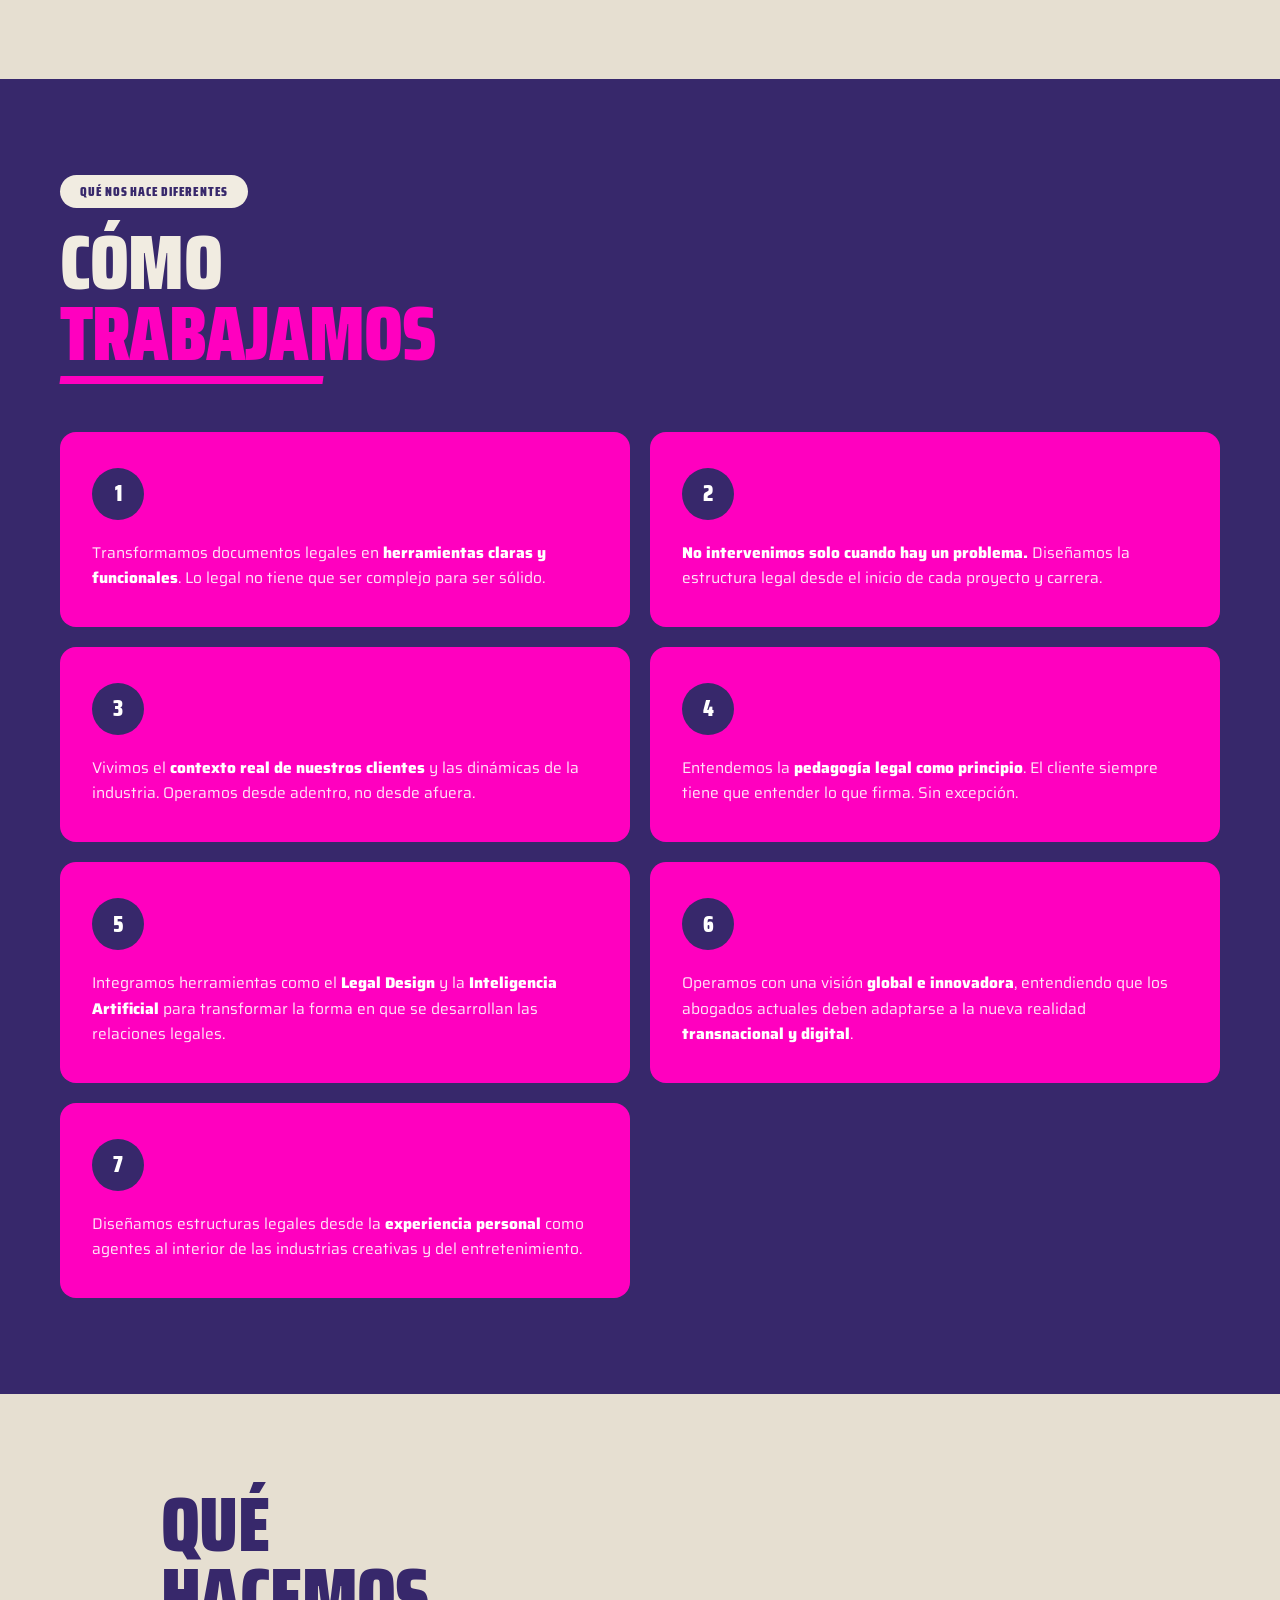
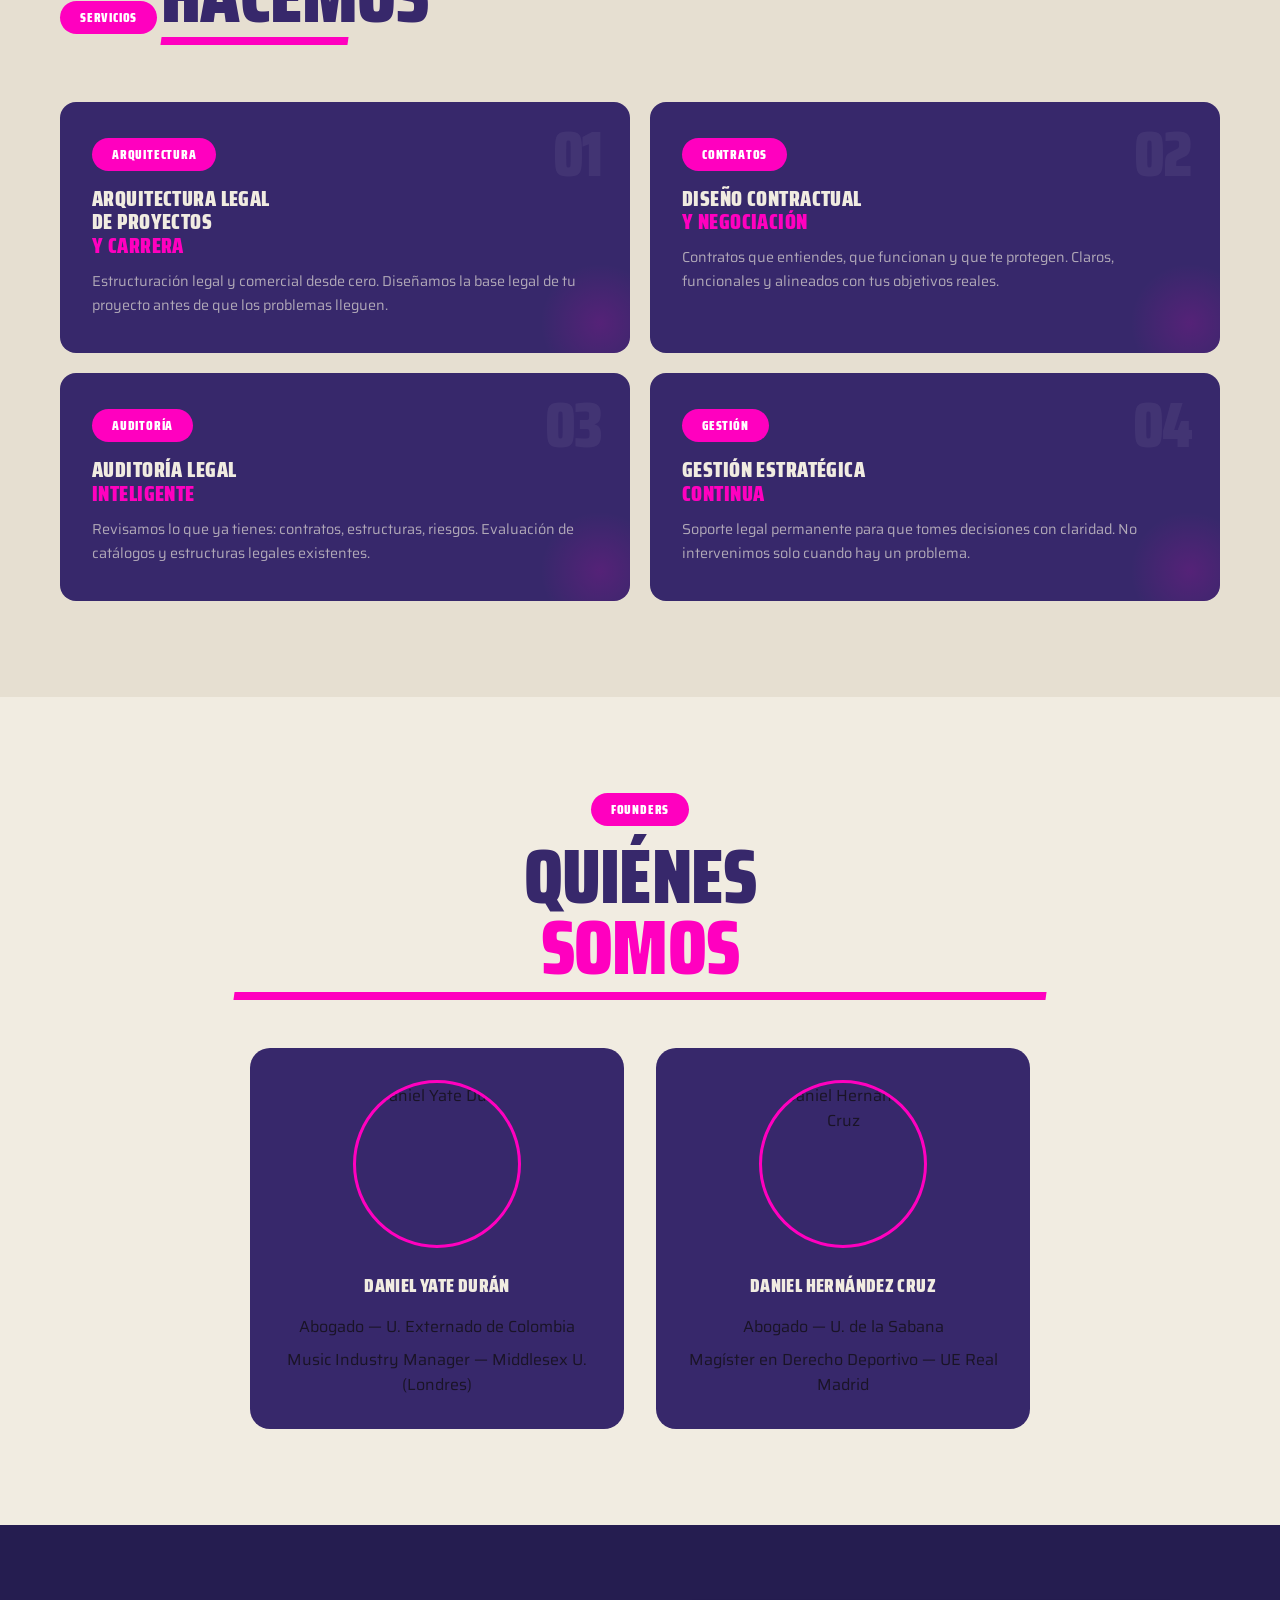
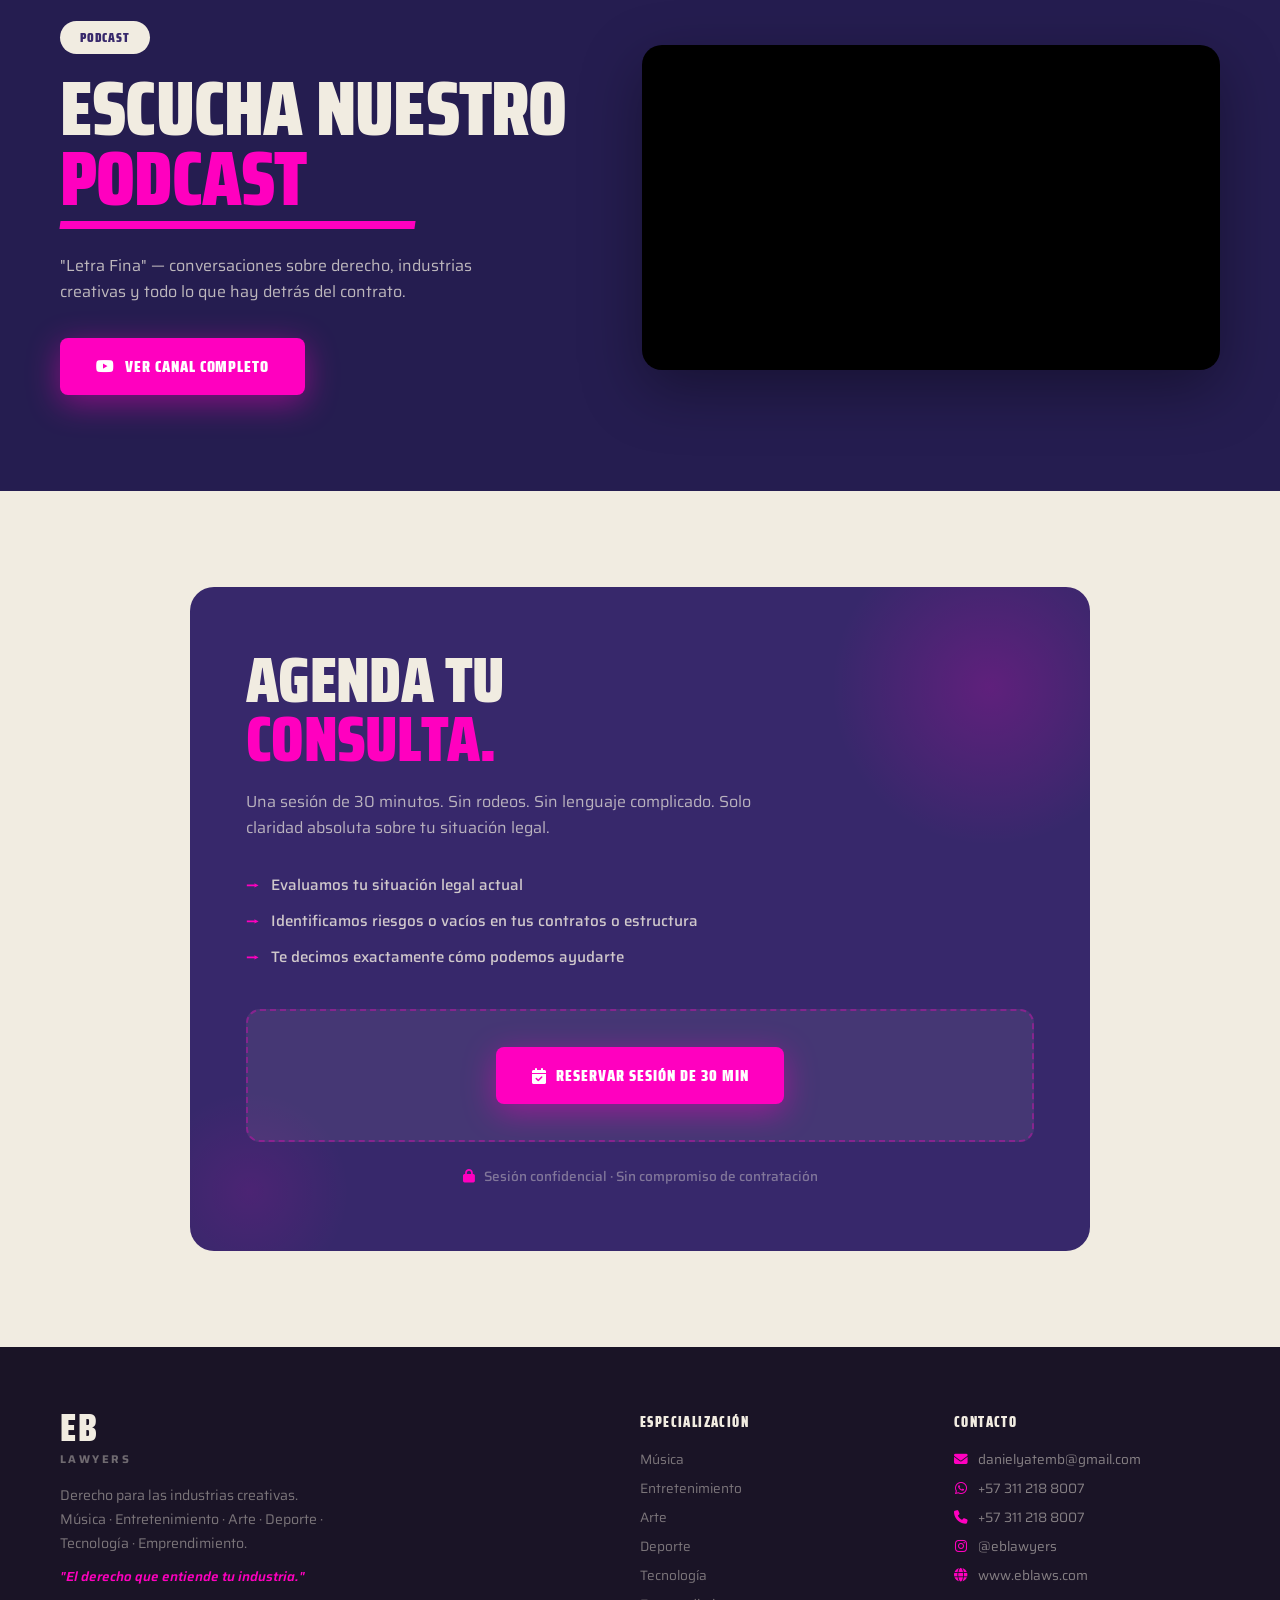
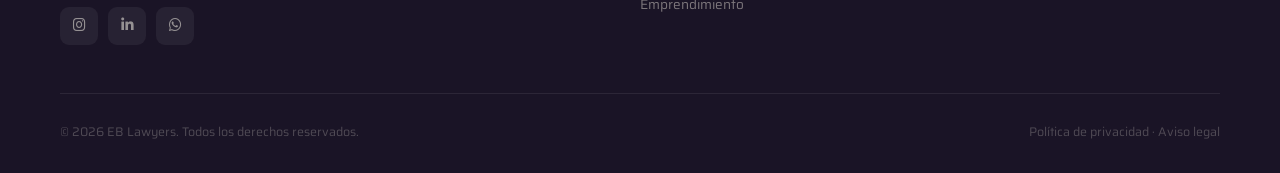
==== commit 61a1abe2: "Update index.html Remove Colombia country" ====
--- a/index.html
+++ b/index.html
@@ -801,7 +801,7 @@
   <div class="hero-lines"></div>
   <div class="hero-inner">
     <div>
-      <div class="hero-eyebrow">Firma Legal para industrias creativas · Colombia</div>
+      <div class="hero-eyebrow">Firma Legal para industrias creativas</div>
       <h1>
         El derecho que<br/>
         <span class="magenta">entiende</span><br/>
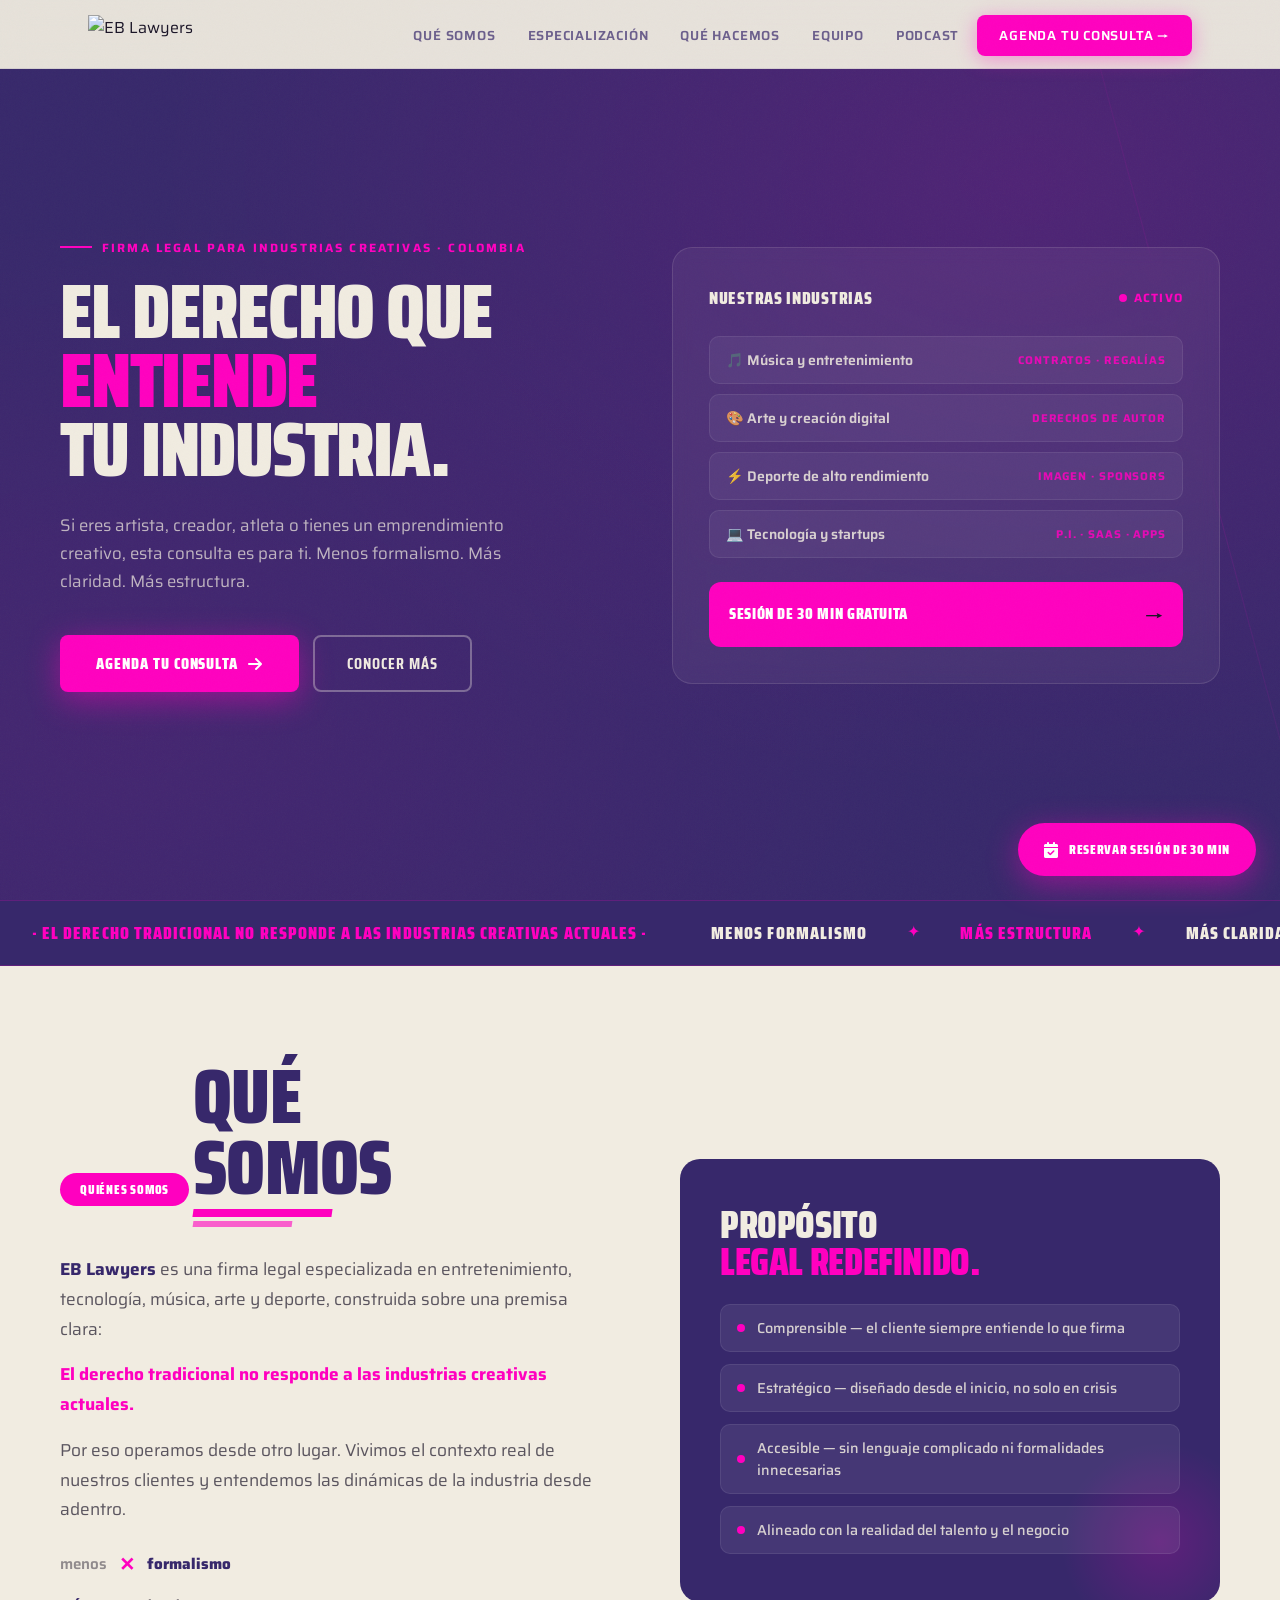
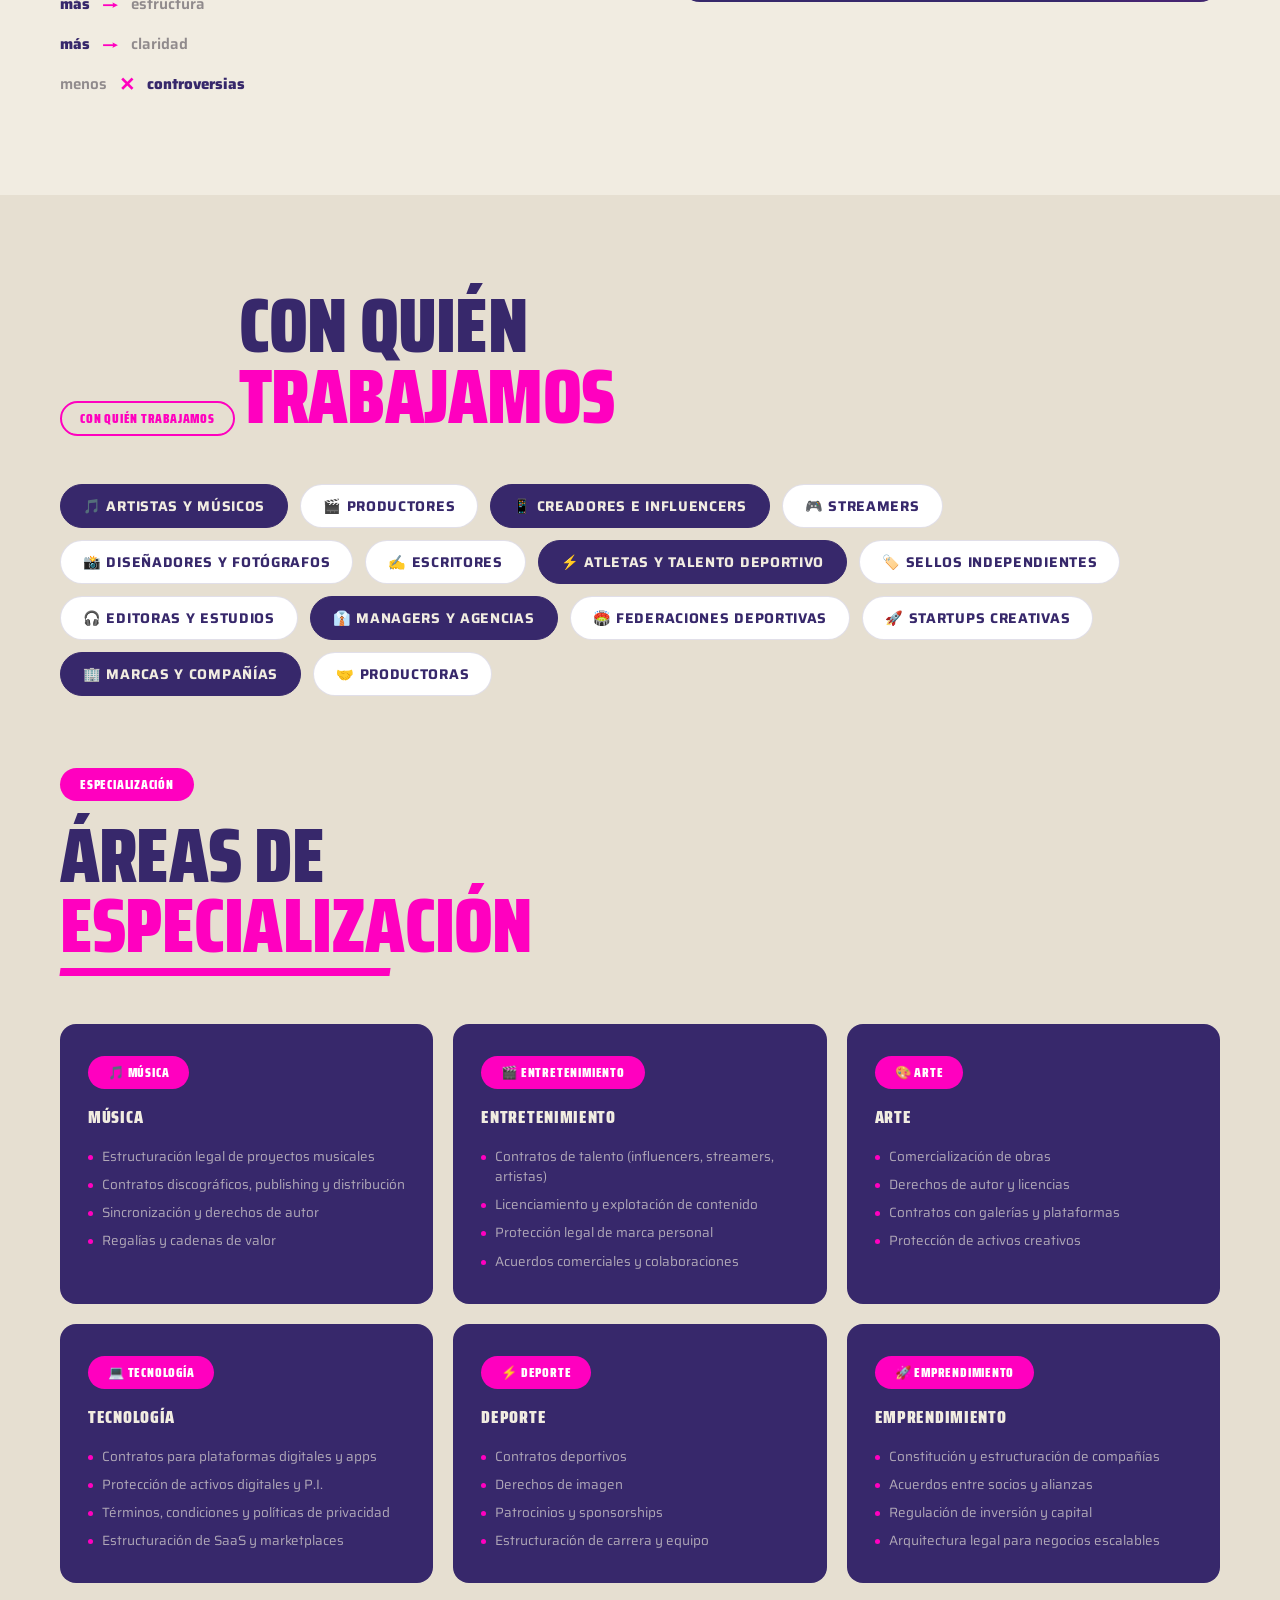
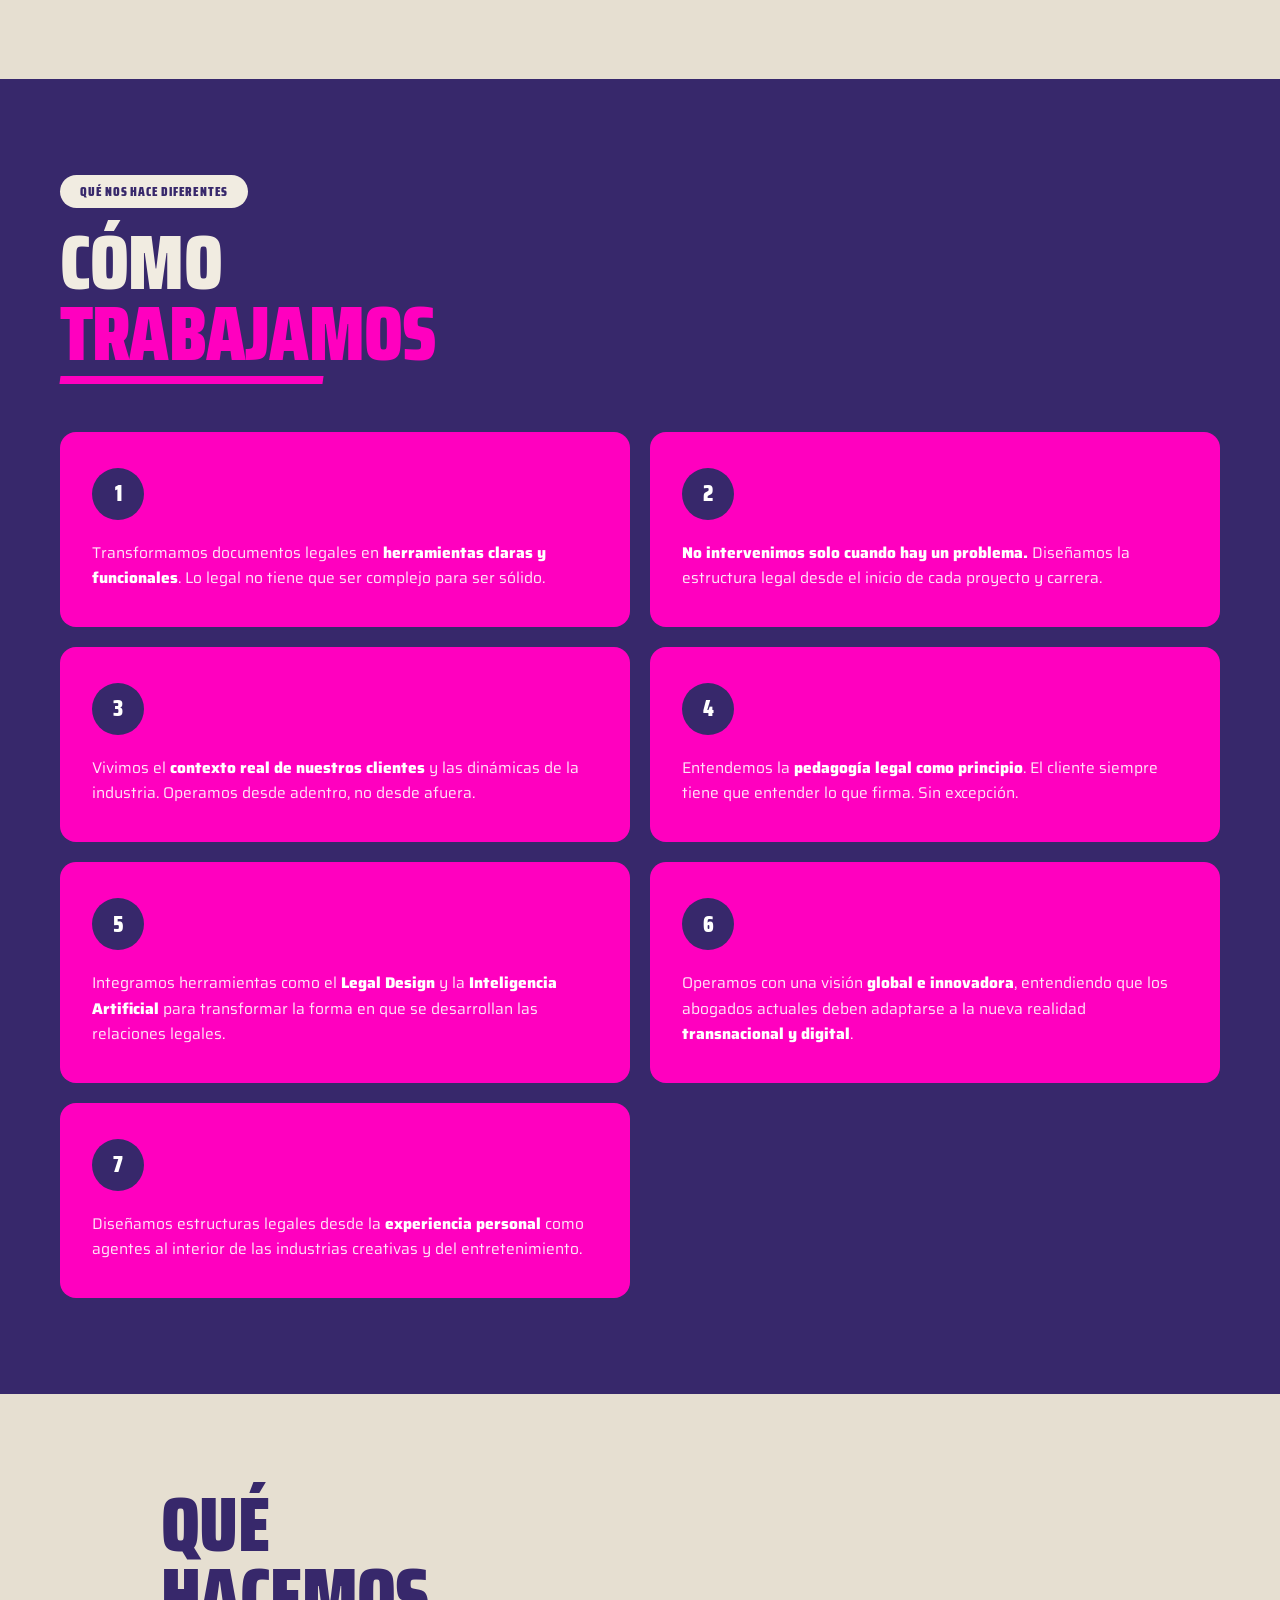
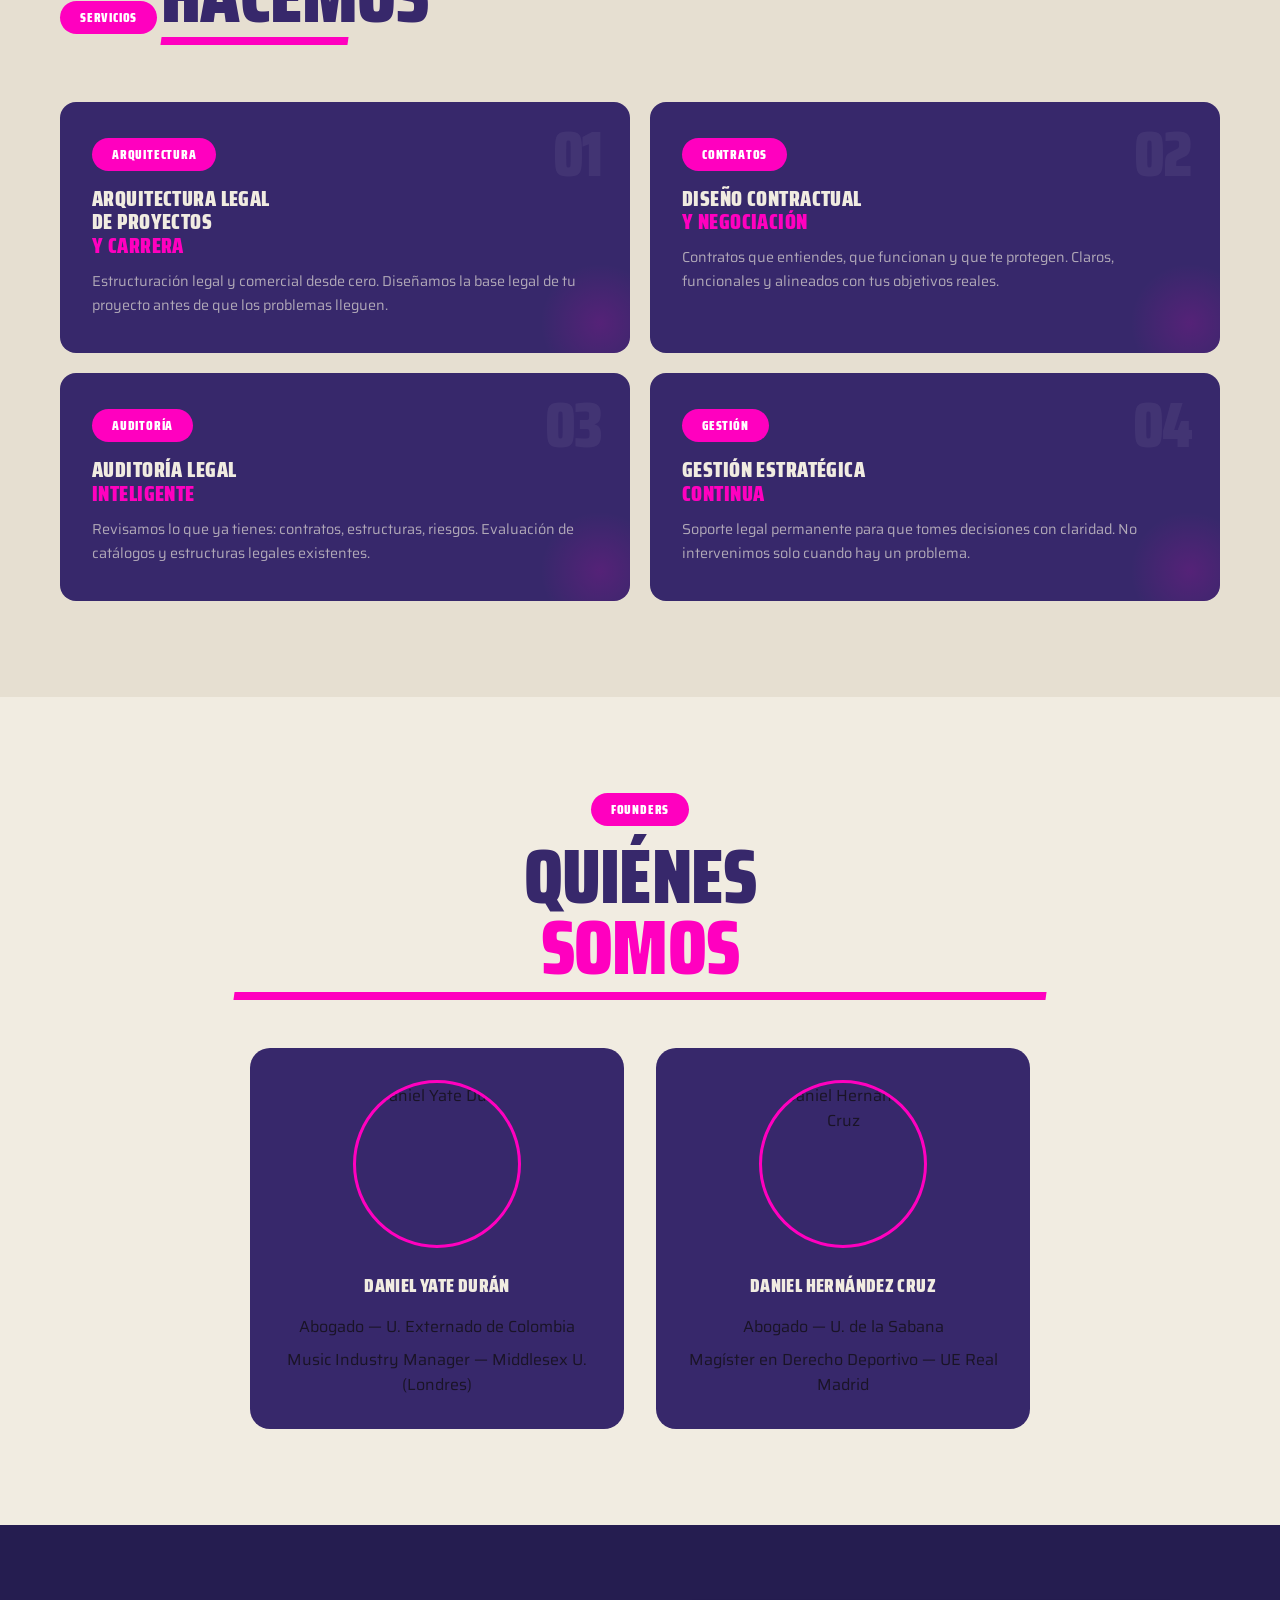
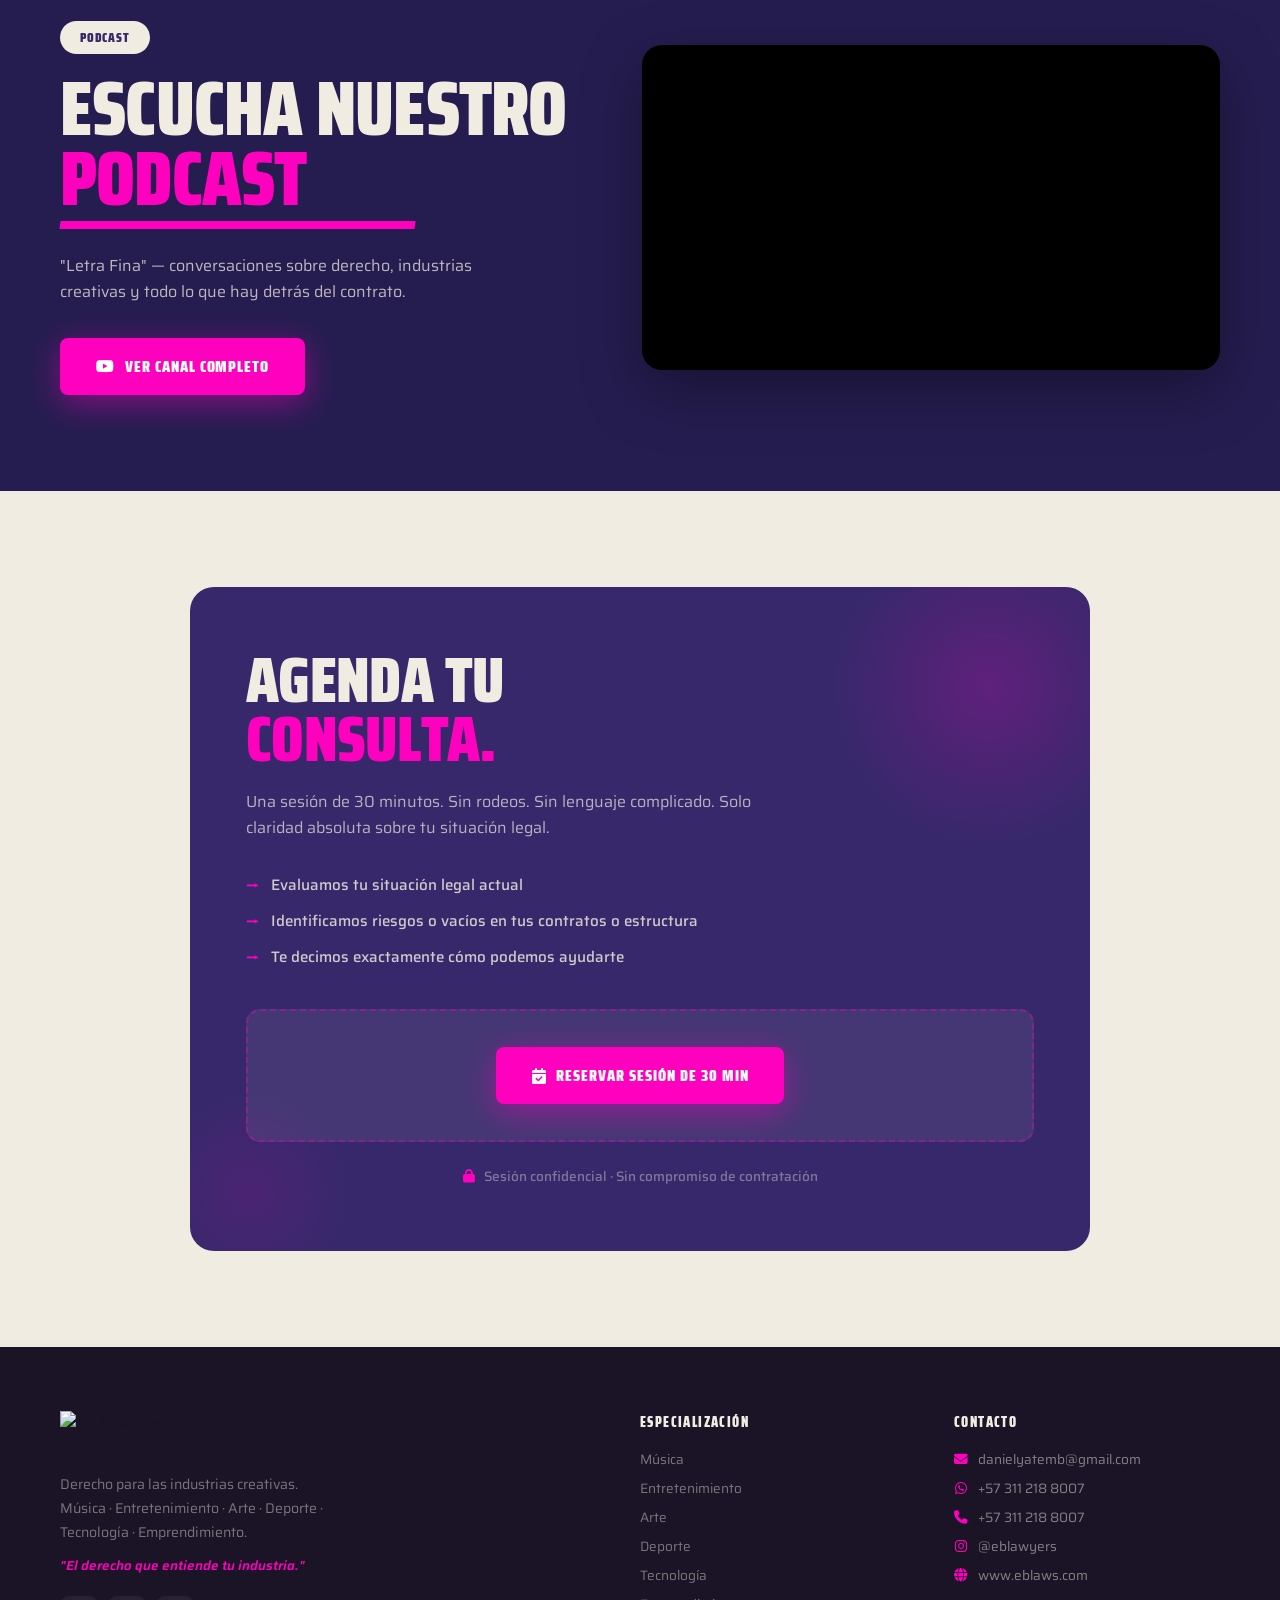
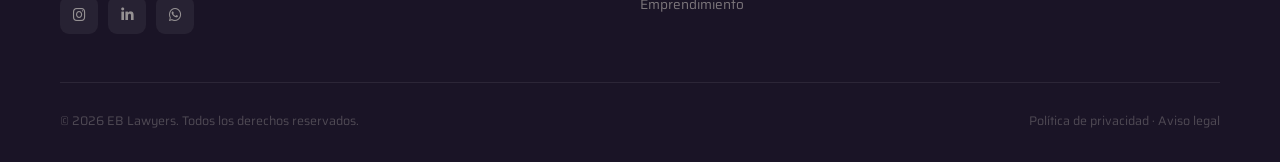
==== commit 58c86d69: "Update index.html" ====
--- a/index.html
+++ b/index.html
@@ -4,6 +4,12 @@
   <meta charset="UTF-8"/>
   <meta name="viewport" content="width=device-width, initial-scale=1.0"/>
   <title>EB Lawyers – El derecho que entiende tu industria</title>
+  <link rel="icon" type="image/x-icon" href="assets/favicon.ico"/>
+  <link rel="icon" type="image/png" sizes="16x16" href="assets/favicon-16.png"/>
+  <link rel="icon" type="image/png" sizes="32x32" href="assets/favicon-32.png"/>
+  <link rel="icon" type="image/png" sizes="48x48" href="assets/favicon-48.png"/>
+  <link rel="icon" type="image/png" sizes="192x192" href="assets/favicon-192.png"/>
+  <link rel="apple-touch-icon" sizes="180x180" href="assets/apple-touch-icon.png"/>
   <link rel="preconnect" href="https://fonts.googleapis.com"/>
   <link href="https://fonts.googleapis.com/css2?family=Saira:ital,wght@0,300;0,400;0,500;0,600;0,700;0,800;0,900;1,300&family=Saira+Condensed:wght@700;800;900&display=swap" rel="stylesheet"/>
   <link rel="stylesheet" href="https://cdnjs.cloudflare.com/ajax/libs/font-awesome/6.5.0/css/all.min.css"/>
@@ -131,26 +137,11 @@
       height: 68px;
     }
     .nav-logo {
-      font-family: 'Saira Condensed', sans-serif;
-      font-weight: 900;
-      font-size: 1.5rem;
-      text-transform: uppercase;
-      letter-spacing: 0.04em;
-      color: var(--purple);
-      display: flex; align-items: center; gap: 8px;
+      display: flex; align-items: center;
       cursor: pointer;
     }
-    .nav-logo-eb {
-      font-size: 2rem; line-height: 1;
-      color: var(--purple);
-    }
-    .nav-logo-lawyers {
-      font-size: 0.72rem; font-weight: 700;
-      letter-spacing: 0.2em;
-      color: var(--purple);
-      opacity: 0.7;
-      display: block;
-      margin-top: -2px;
+    .nav-logo-img {
+      height: 38px; width: auto; display: block;
     }
     .nav-links {
       display: flex; align-items: center; gap: 4px; list-style: none;
@@ -614,14 +605,8 @@
       display: grid; grid-template-columns: 2fr 1fr 1fr; gap: 48px;
       padding-bottom: 48px; border-bottom: 1px solid rgba(255,255,255,0.08);
     }
-    .footer-brand .eb-logo {
-      font-family: 'Saira Condensed', sans-serif; font-weight: 900;
-      font-size: 2.4rem; text-transform: uppercase; letter-spacing: 0.04em;
-      color: var(--cream); line-height: 0.9; margin-bottom: 4px;
-    }
-    .footer-brand .lawyers-sub {
-      font-size: 0.7rem; font-weight: 700; text-transform: uppercase;
-      letter-spacing: 0.22em; color: rgba(241,236,225,0.4);
+    .footer-logo-img {
+      height: 46px; width: auto; display: block; margin-bottom: 16px;
     }
     .footer-brand p {
       font-size: 0.88rem; color: rgba(241,236,225,0.45); line-height: 1.7;
@@ -777,10 +762,7 @@
 <nav class="navbar" id="navbar">
   <div class="nav-inner">
     <div class="nav-logo" onclick="window.scrollTo({top:0,behavior:'smooth'})">
-      <div>
-        <span class="nav-logo-eb">EB</span>
-        <span class="nav-logo-lawyers">Lawyers</span>
-      </div>
+      <img src="assets/logo-blanco-web.png" alt="EB Lawyers" class="nav-logo-img"/>
     </div>
     <ul class="nav-links" id="navLinks">
       <li><a href="#quienes">Qué somos</a></li>
@@ -801,7 +783,7 @@
   <div class="hero-lines"></div>
   <div class="hero-inner">
     <div>
-      <div class="hero-eyebrow">Firma Legal para industrias creativas</div>
+      <div class="hero-eyebrow">Firma Legal para industrias creativas · Colombia</div>
       <h1>
         El derecho que<br/>
         <span class="magenta">entiende</span><br/>
@@ -1238,8 +1220,7 @@
   <div class="footer-inner">
     <div class="footer-top">
       <div class="footer-brand">
-        <div class="eb-logo">EB</div>
-        <div class="lawyers-sub">Lawyers</div>
+        <img src="assets/logo-morado-web.png" alt="EB Lawyers" class="footer-logo-img"/>
         <p>Derecho para las industrias creativas. Música · Entretenimiento · Arte · Deporte · Tecnología · Emprendimiento.</p>
         <span class="tagline-footer">"El derecho que entiende tu industria."</span>
         <div class="footer-social">
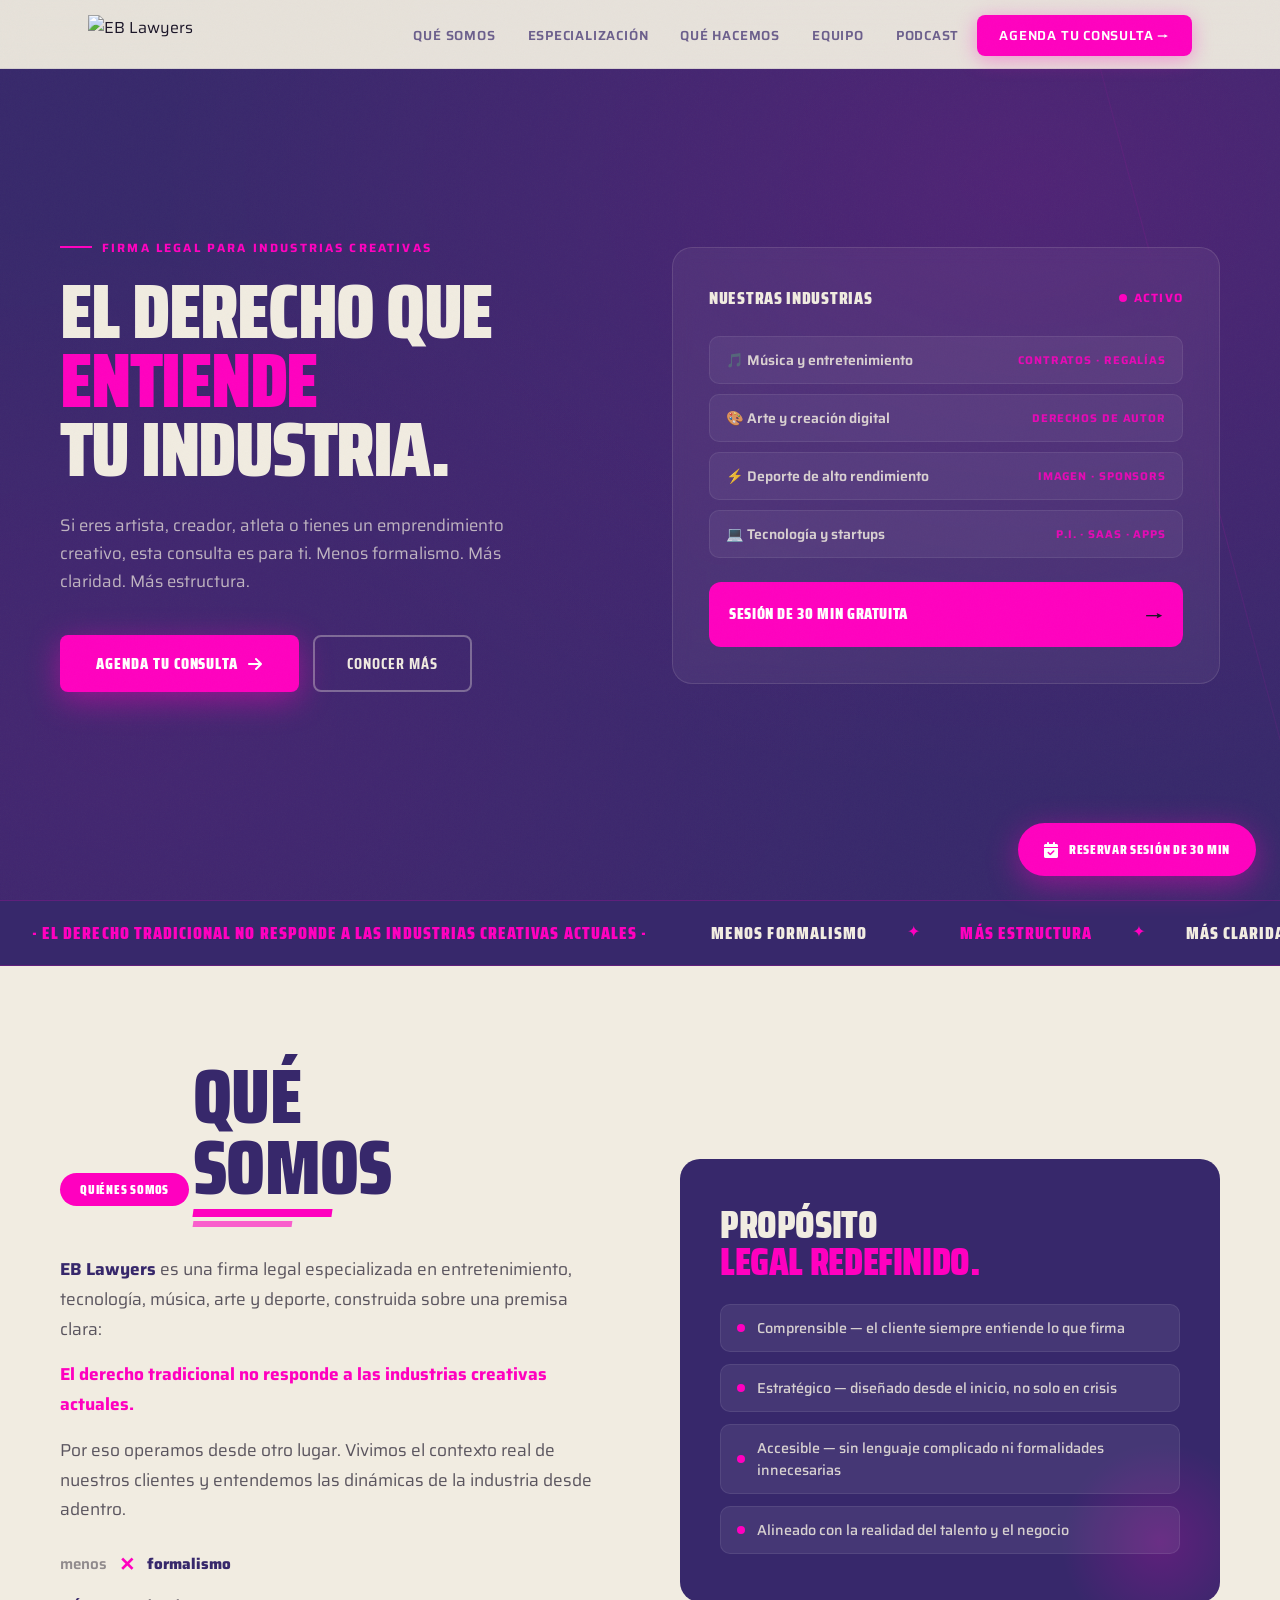
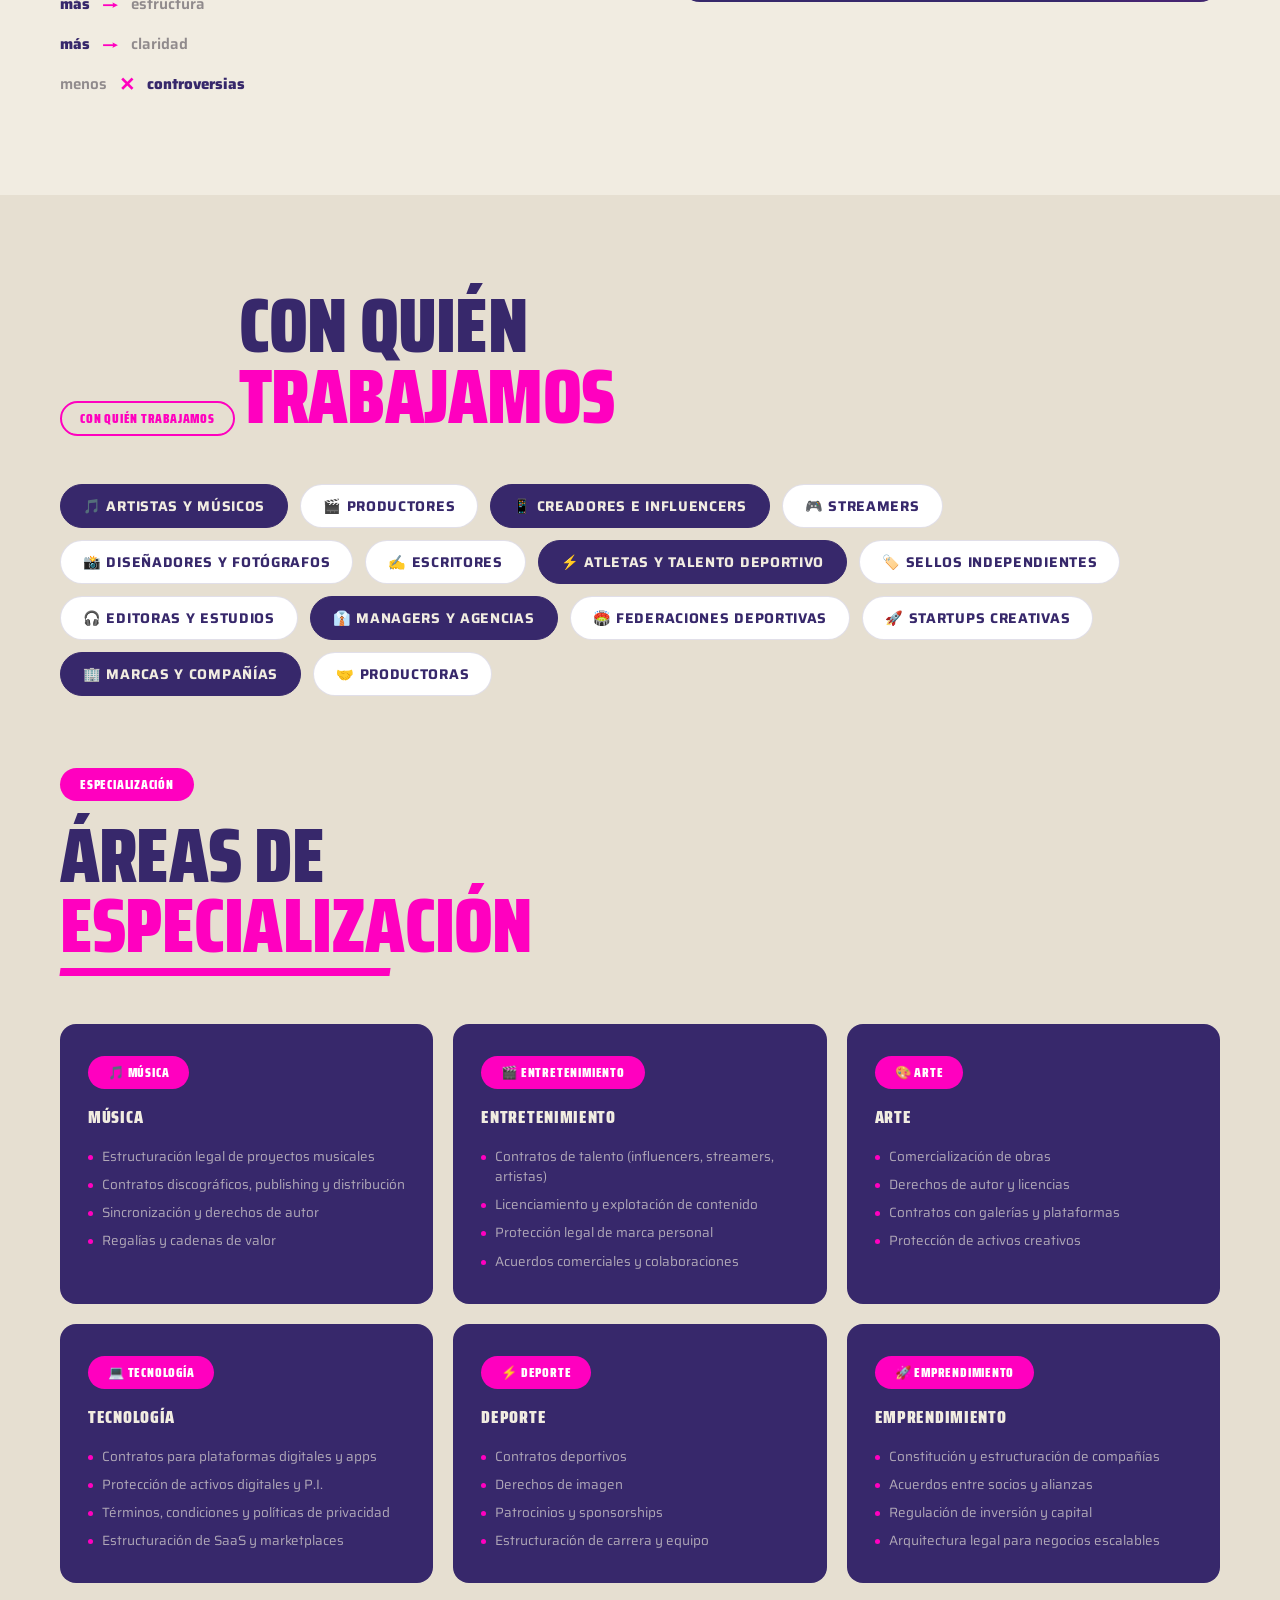
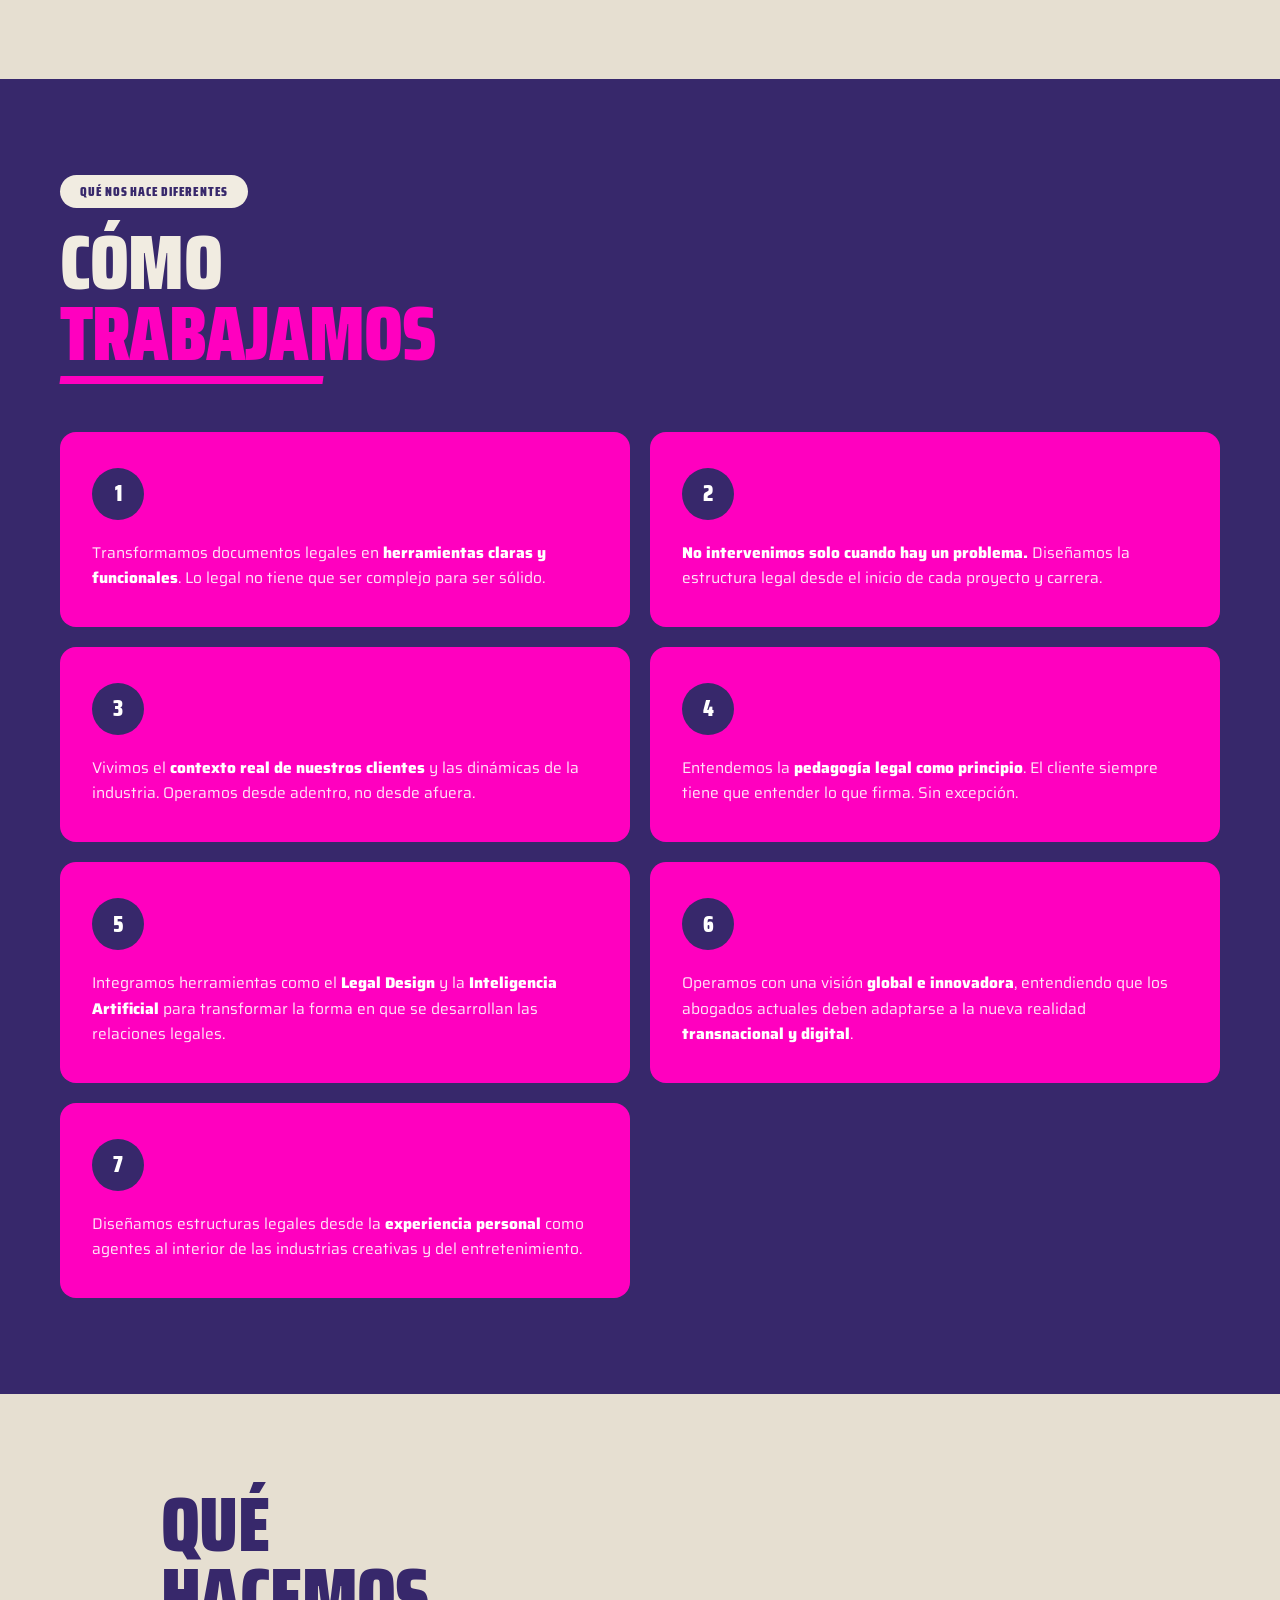
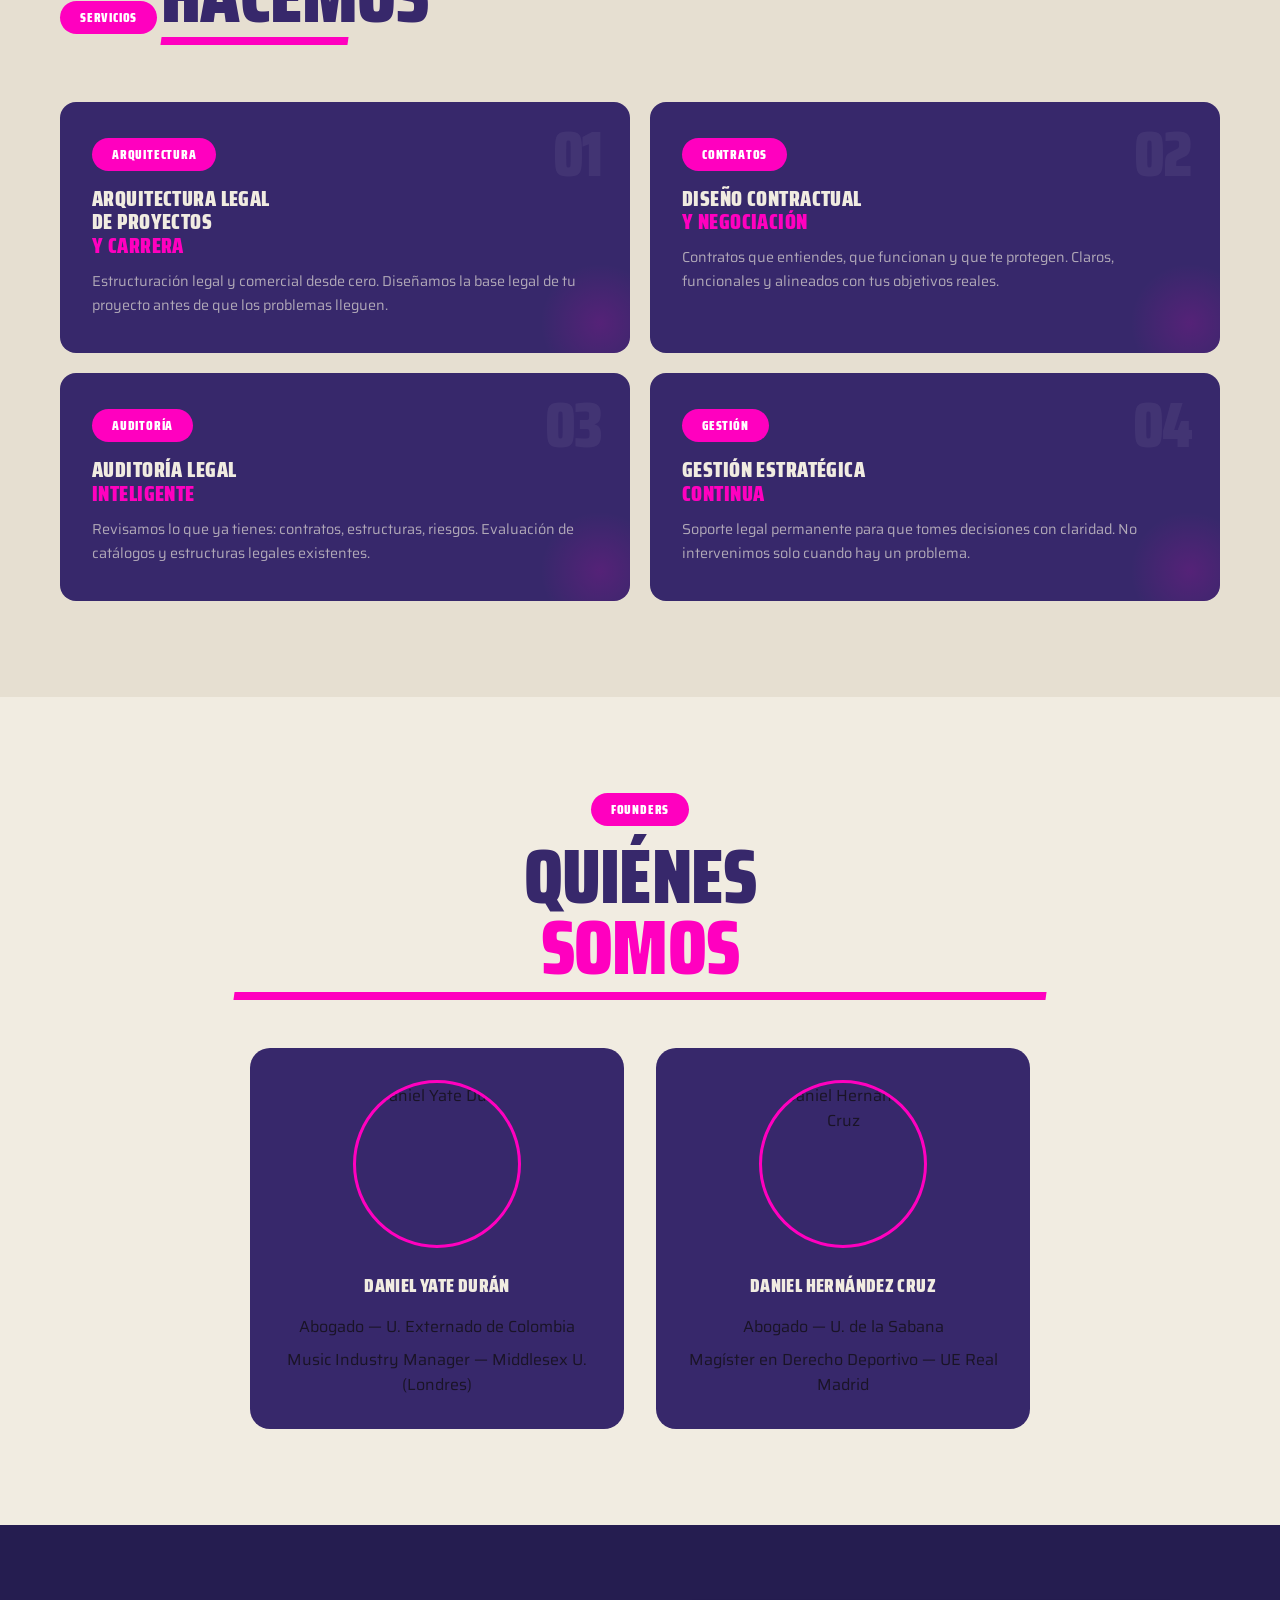
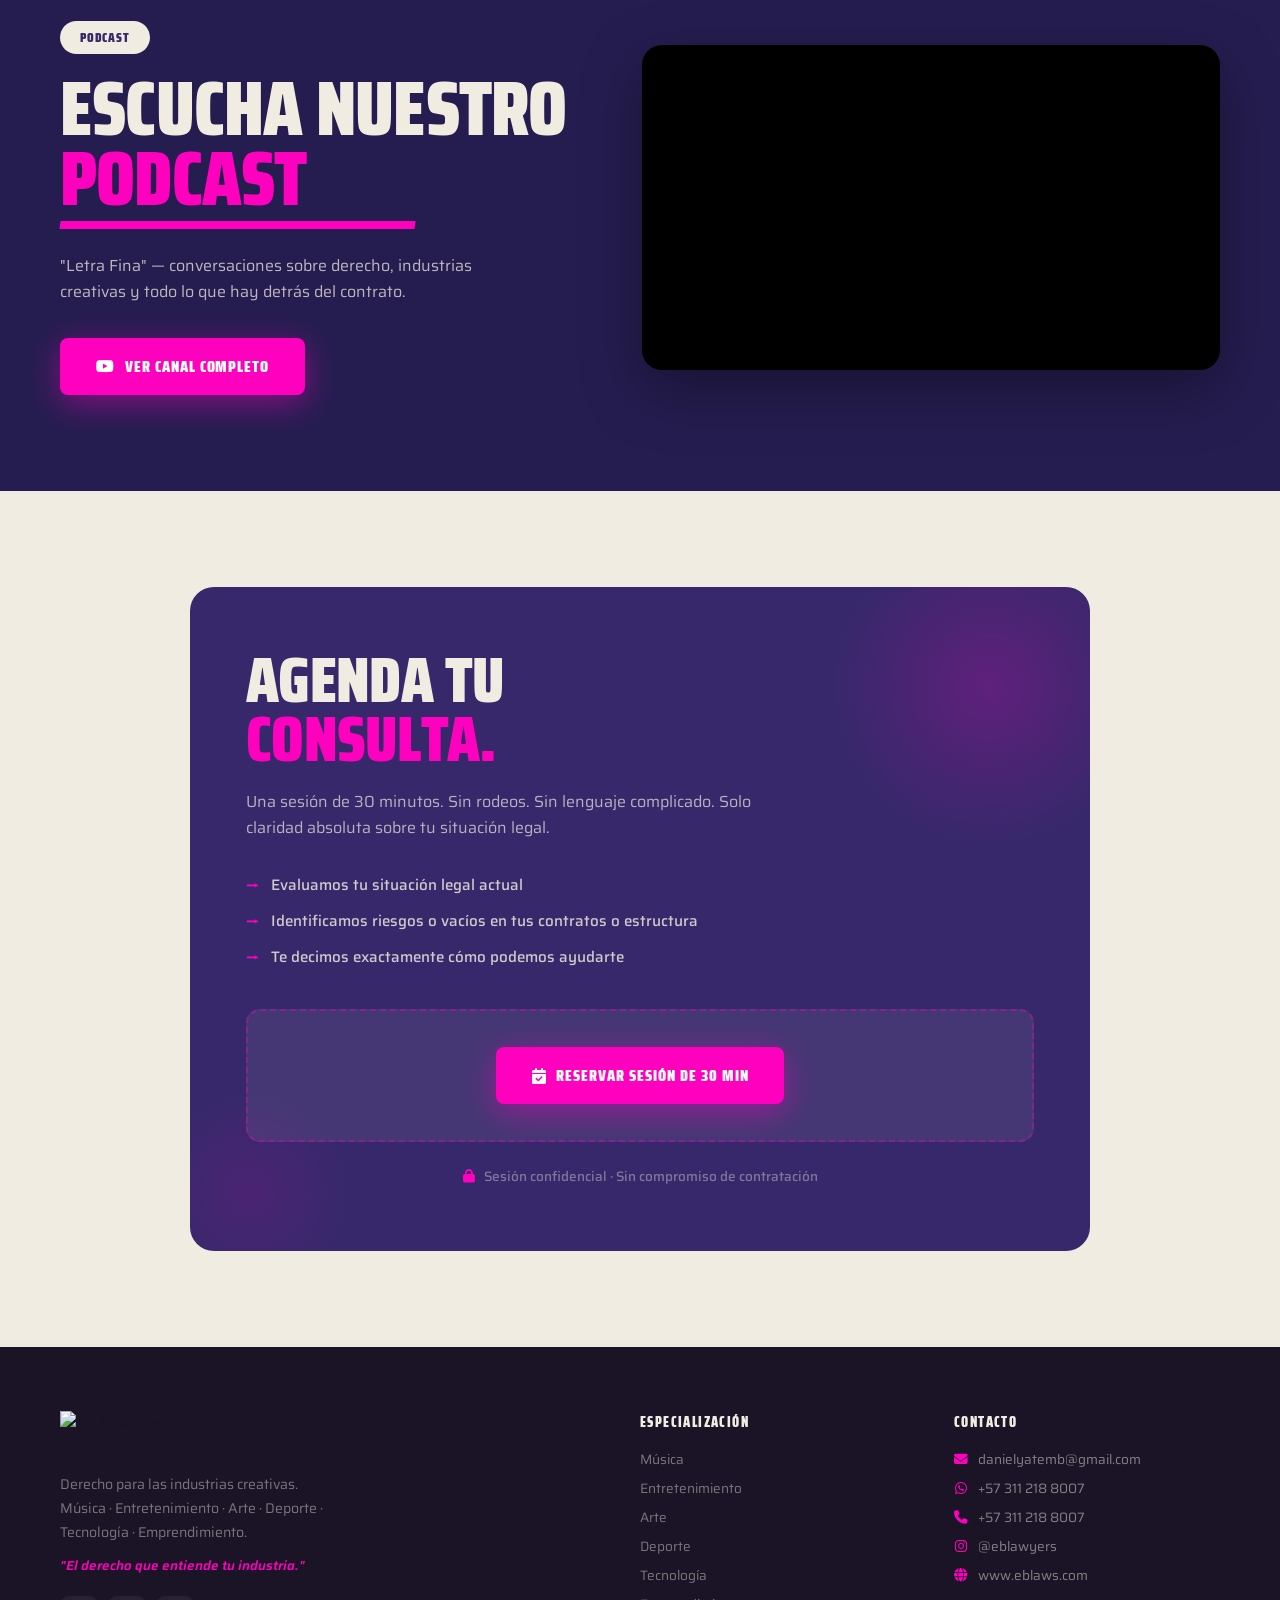
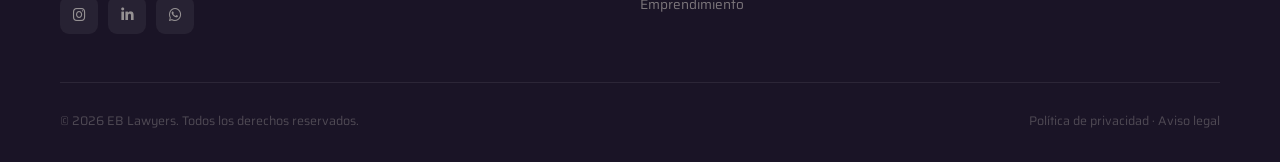
==== commit 5e55db59: "Update index.html Remove the colombia" ====
--- a/index.html
+++ b/index.html
@@ -783,7 +783,7 @@
   <div class="hero-lines"></div>
   <div class="hero-inner">
     <div>
-      <div class="hero-eyebrow">Firma Legal para industrias creativas · Colombia</div>
+      <div class="hero-eyebrow">Firma Legal para industrias creativas</div>
       <h1>
         El derecho que<br/>
         <span class="magenta">entiende</span><br/>
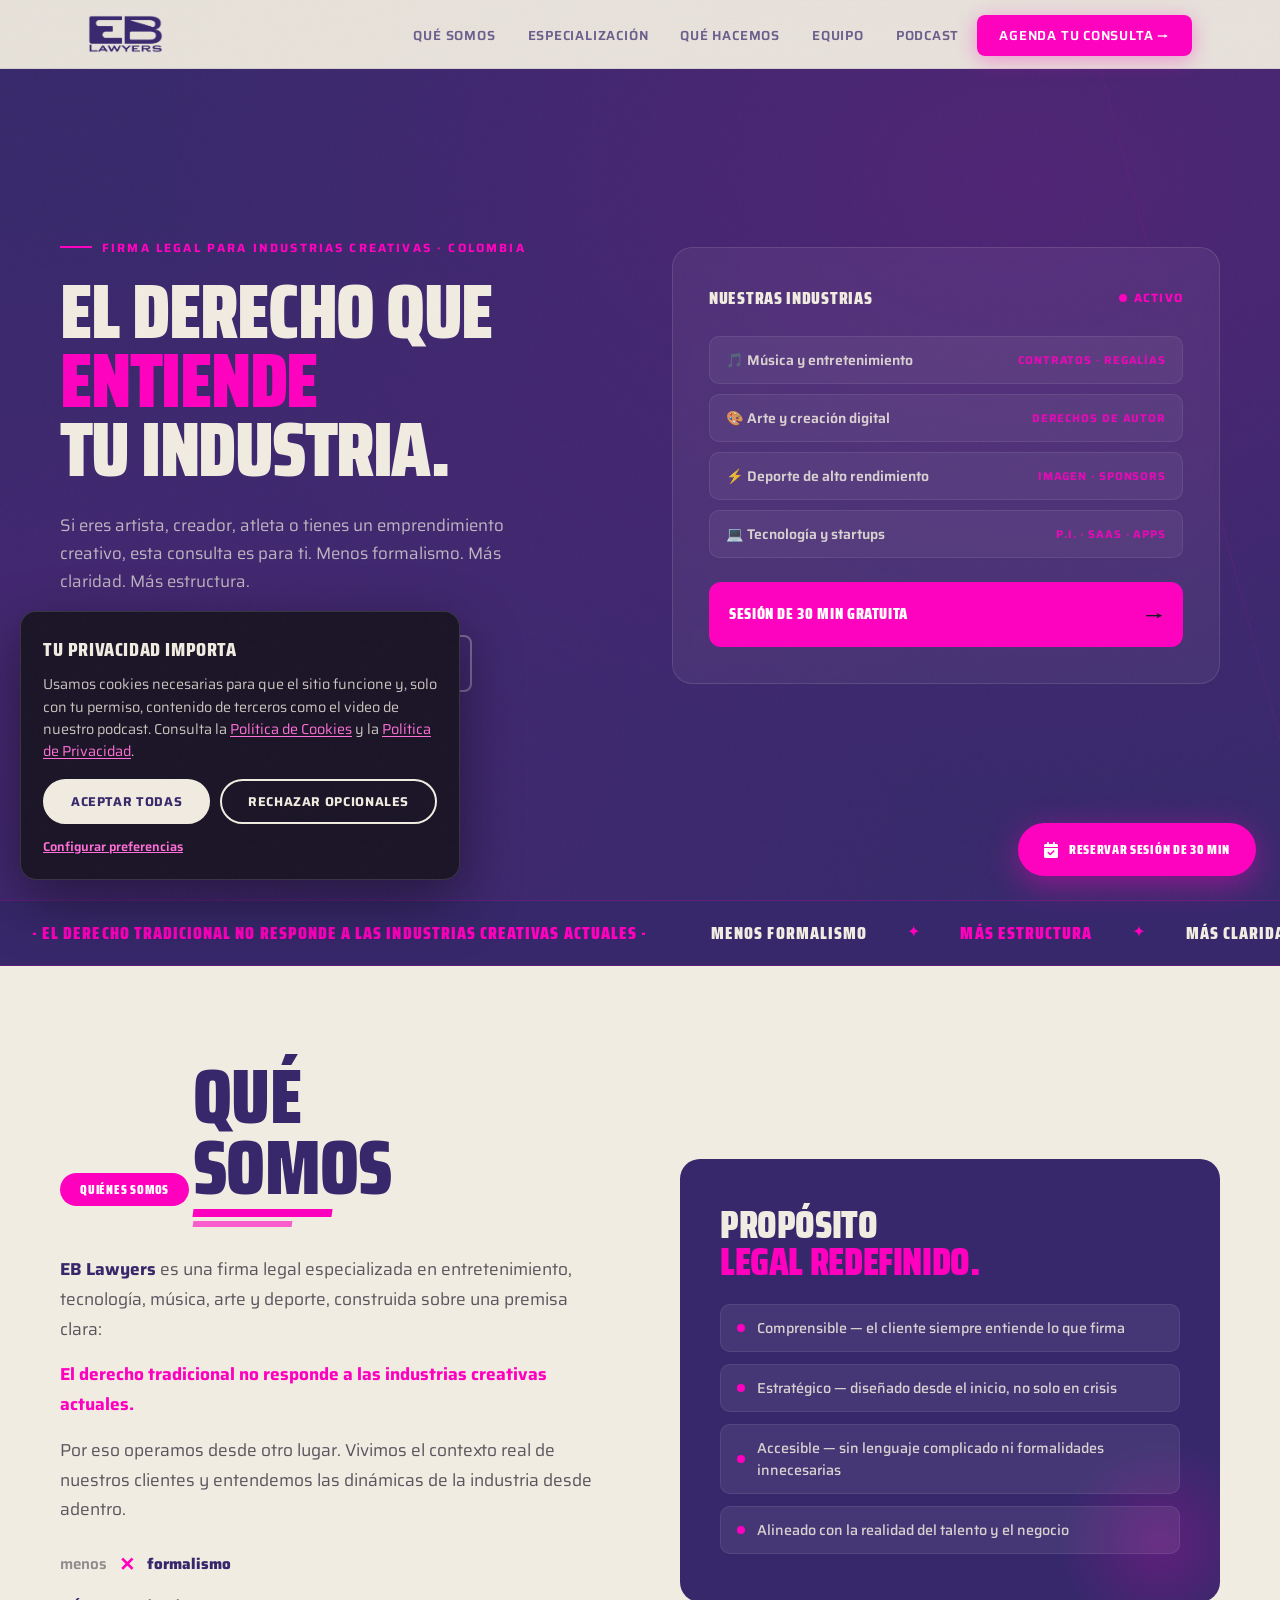
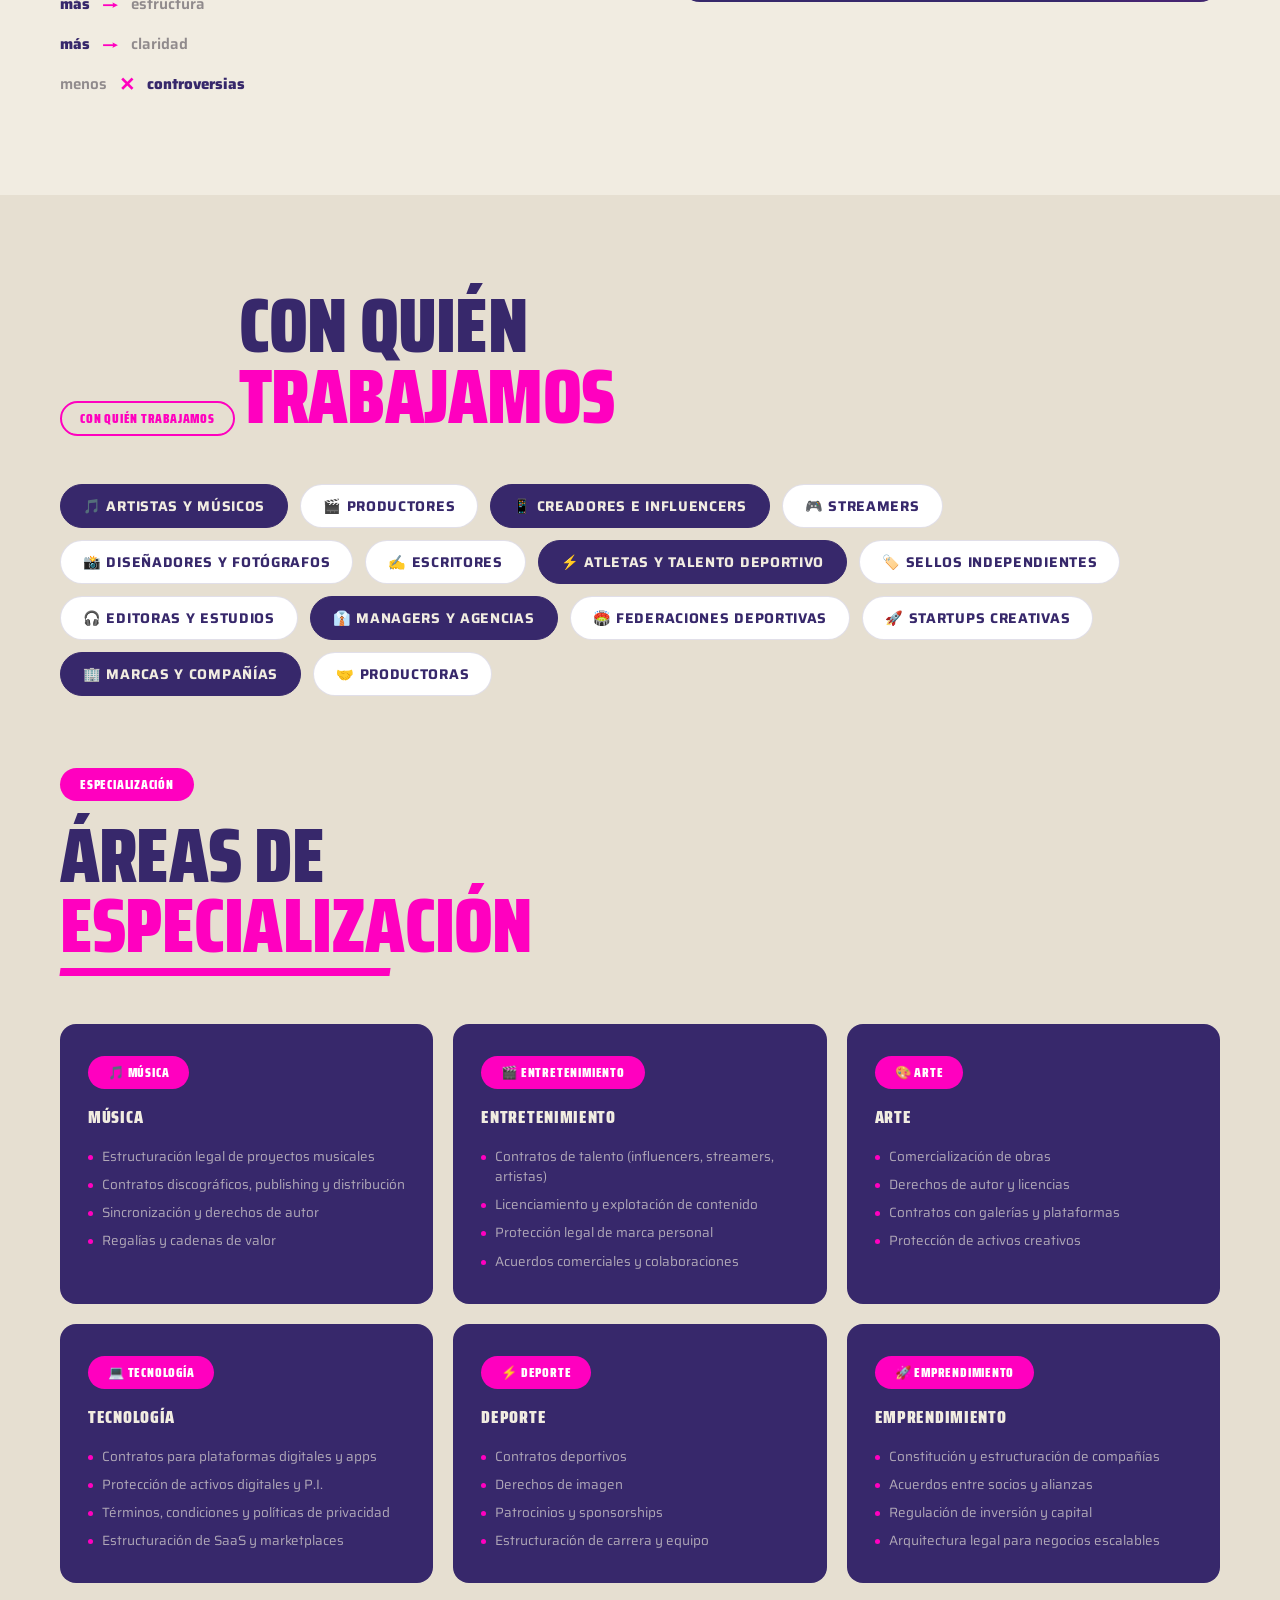
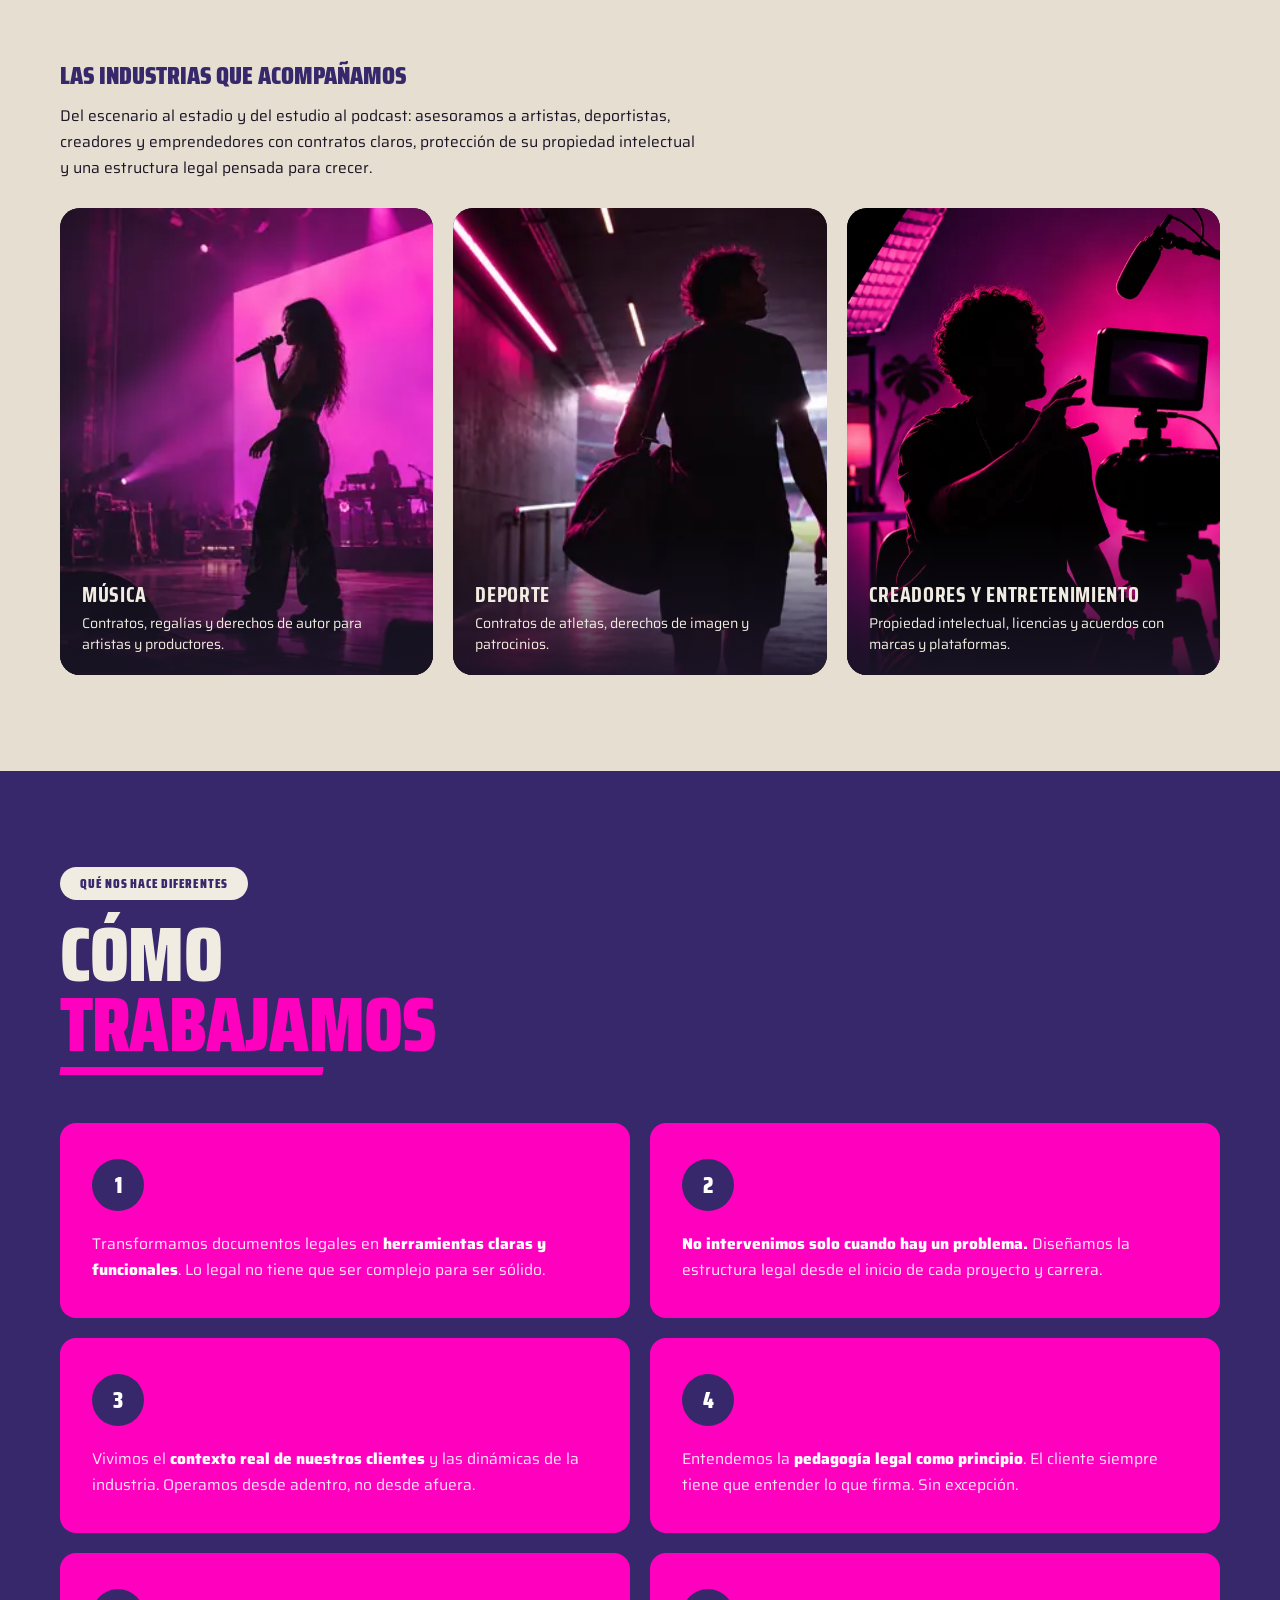
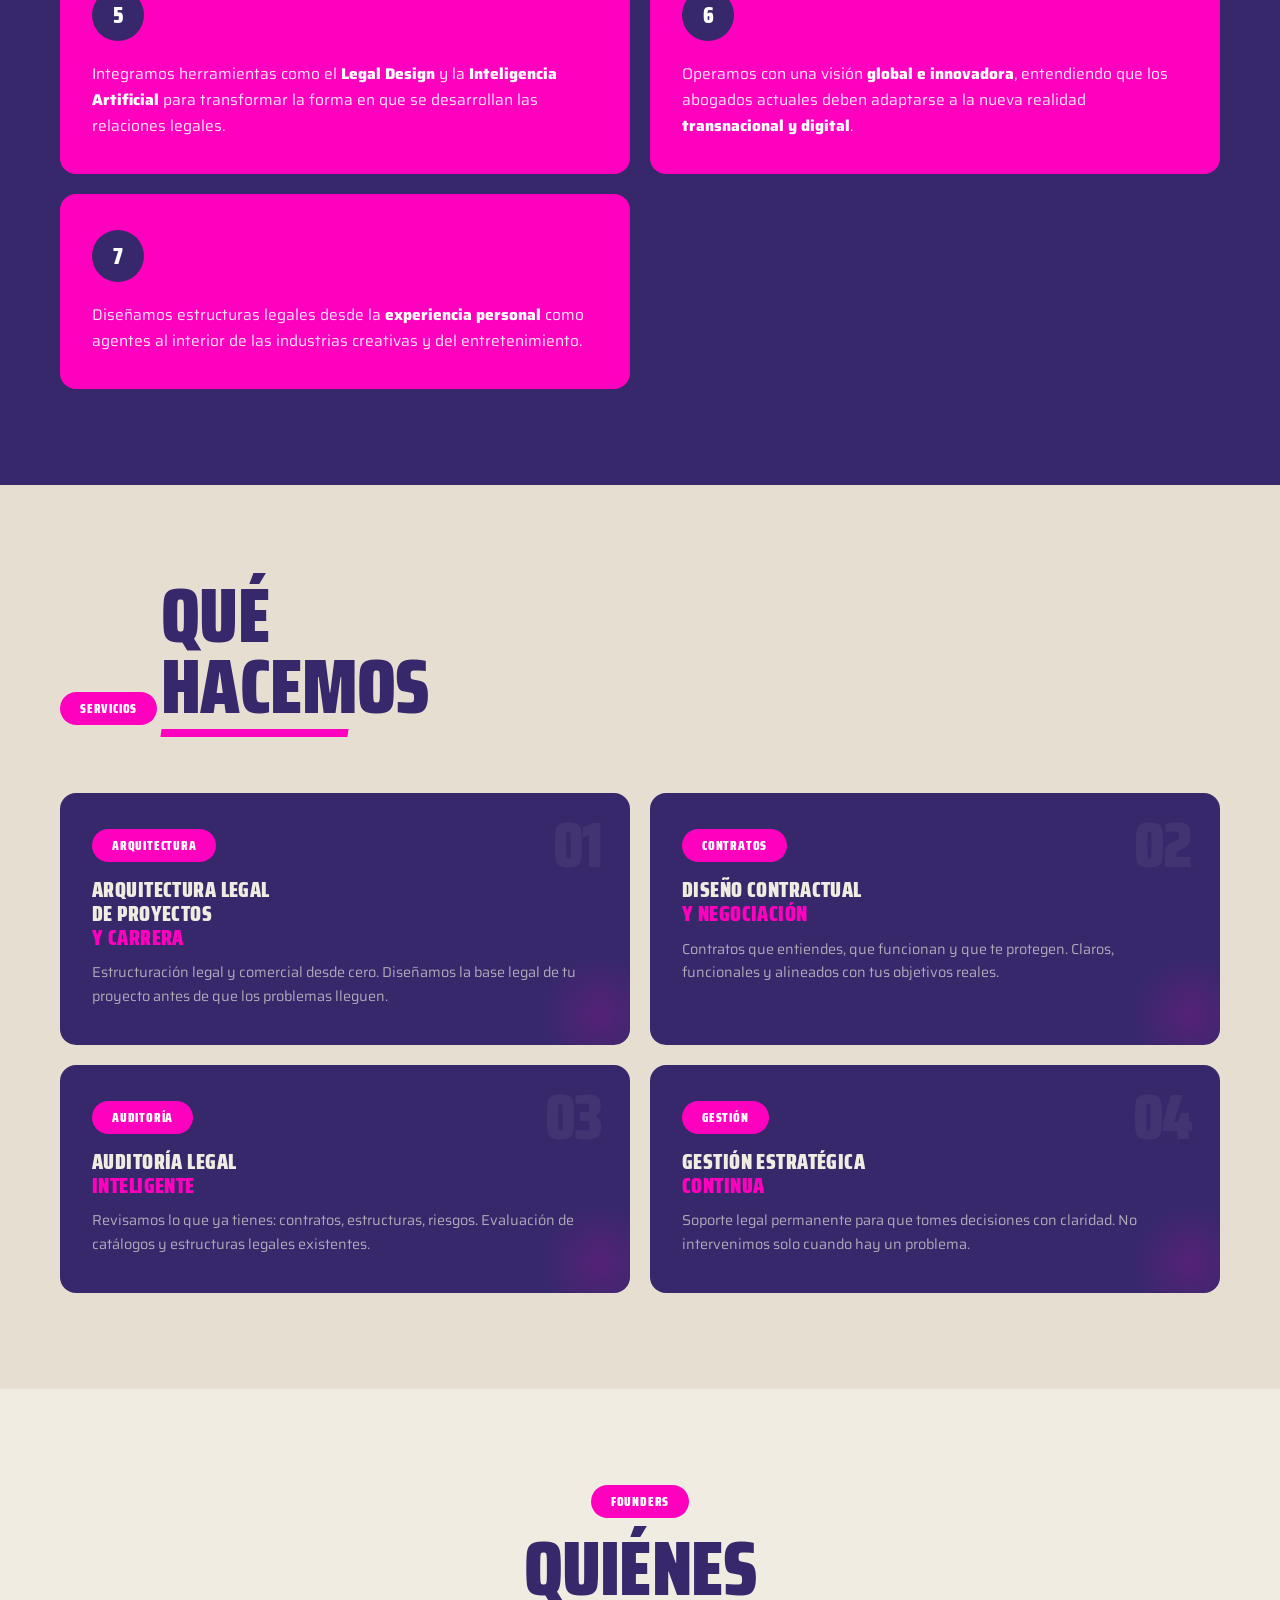
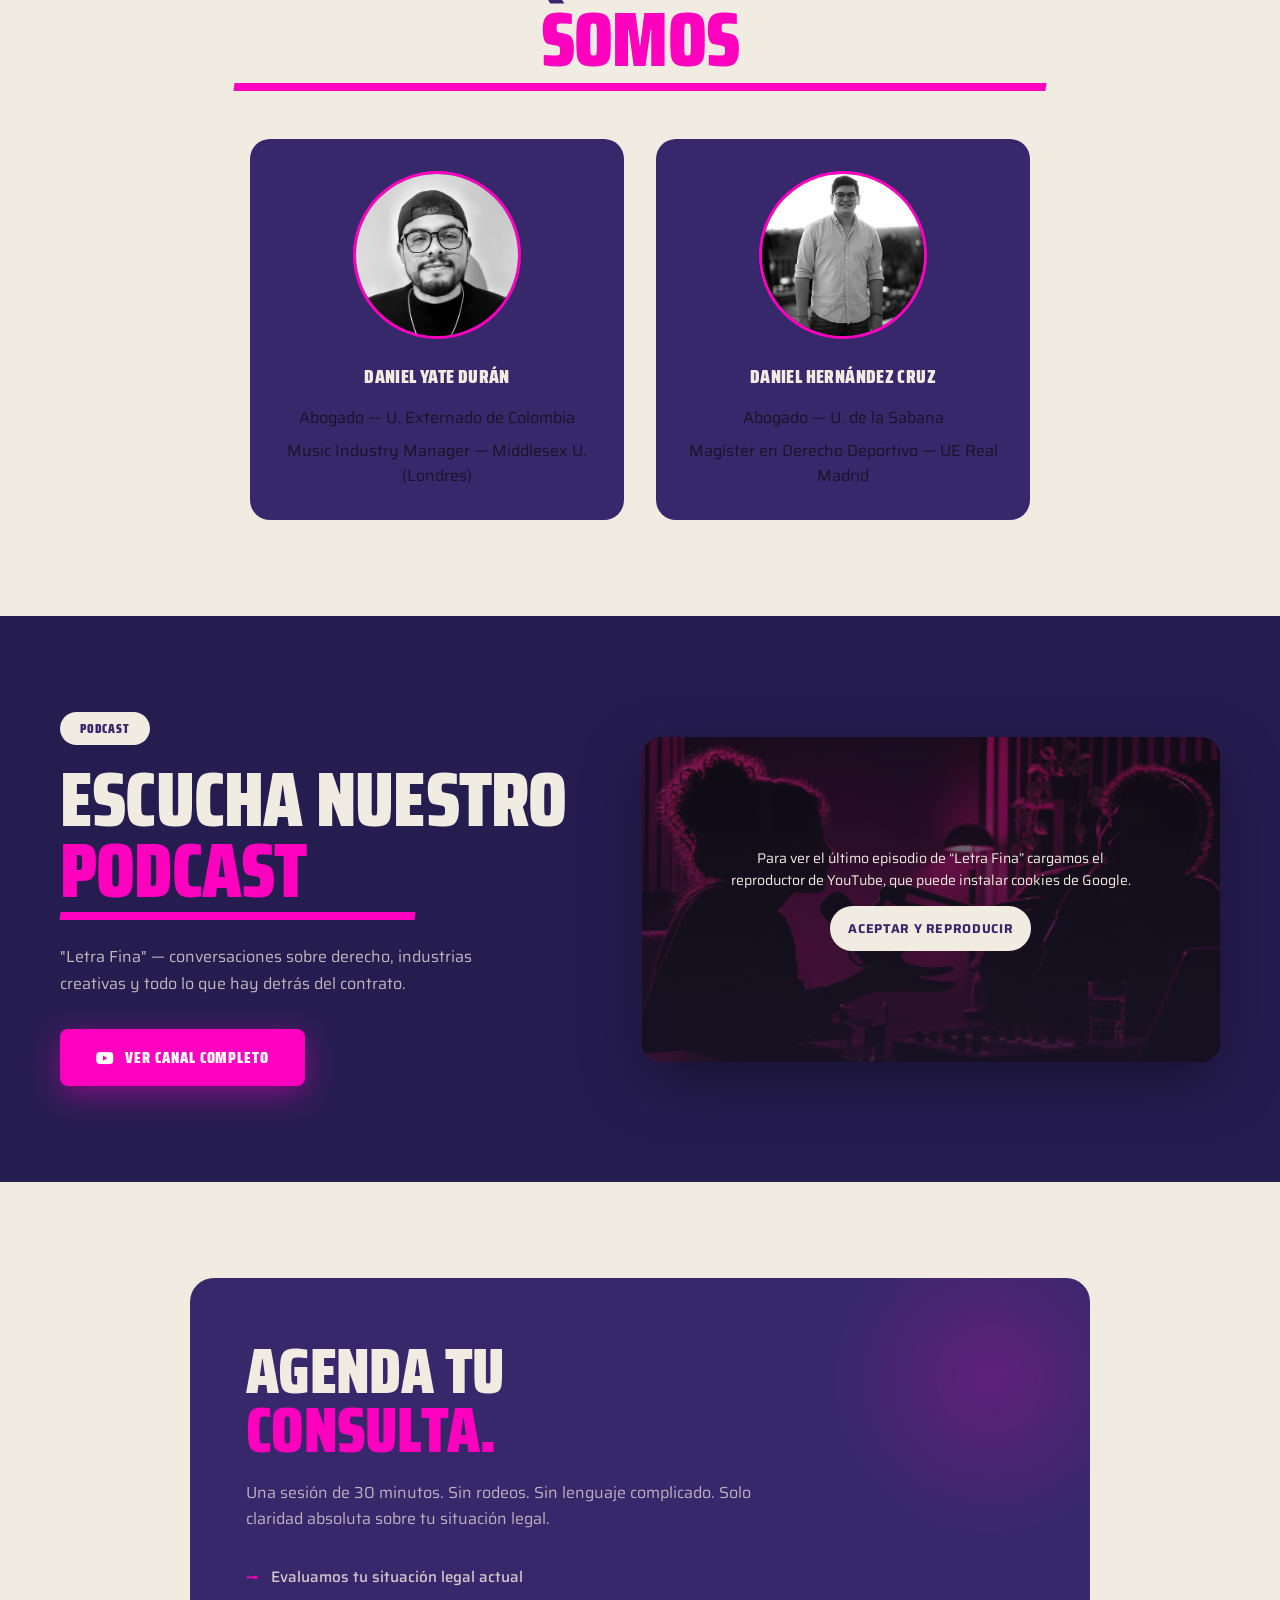
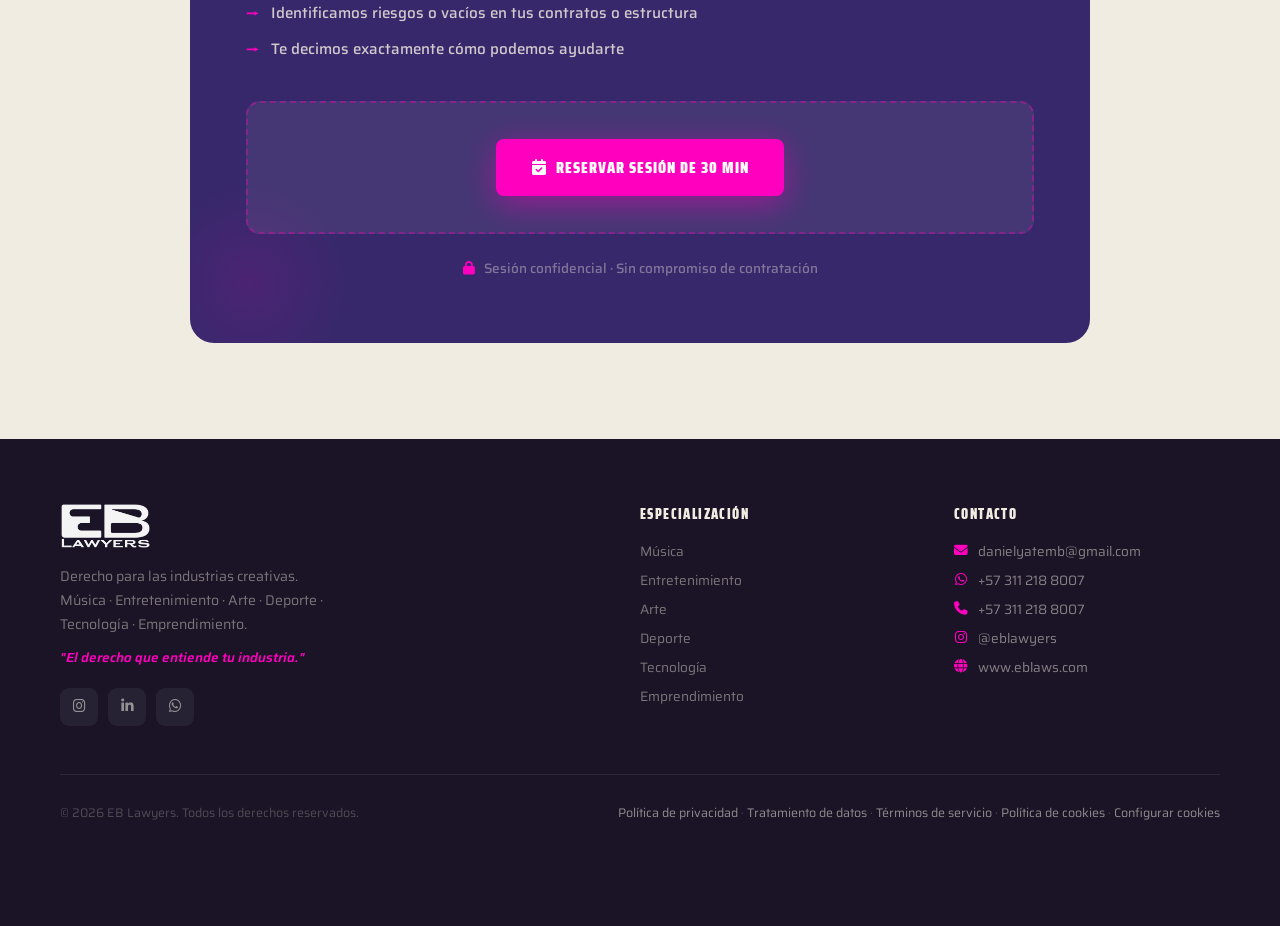
==== commit 6d7b3d44: "Changes Added major changes to the website. Data policy Images Privacy Cookies Data policy" ====
--- a/index.html
+++ b/index.html
@@ -4,6 +4,176 @@
   <meta charset="UTF-8"/>
   <meta name="viewport" content="width=device-width, initial-scale=1.0"/>
   <title>EB Lawyers – El derecho que entiende tu industria</title>
+  <meta name="description" content="Firma legal en Colombia para industrias creativas: música, entretenimiento, arte, deporte y tecnología. Contratos y propiedad intelectual. Agenda 30 min."/>
+  <meta name="robots" content="index,follow,max-image-preview:large"/>
+  <link rel="canonical" href="https://eblaws.com/"/>
+  <meta property="og:type" content="website"/>
+  <meta property="og:locale" content="es_CO"/>
+  <meta property="og:site_name" content="EB Lawyers"/>
+  <meta property="og:title" content="EB Lawyers – El derecho que entiende tu industria"/>
+  <meta property="og:description" content="Firma legal en Colombia para industrias creativas: música, entretenimiento, arte, deporte y tecnología. Contratos y propiedad intelectual. Agenda 30 min."/>
+  <meta property="og:url" content="https://eblaws.com/"/>
+  <meta property="og:image" content="https://eblaws.com/assets/img/og-eb-lawyers.jpg"/>
+  <meta property="og:image:width" content="1200"/><meta property="og:image:height" content="630"/>
+  <meta property="og:image:alt" content="Cantante en la prueba de sonido de un concierto con luces magenta: EB Lawyers, derecho para industrias creativas"/>
+  <meta name="twitter:card" content="summary_large_image"/>
+  <meta name="twitter:title" content="EB Lawyers – El derecho que entiende tu industria"/>
+  <meta name="twitter:description" content="Firma legal en Colombia para industrias creativas: música, entretenimiento, arte, deporte y tecnología. Contratos y propiedad intelectual. Agenda 30 min."/>
+  <meta name="twitter:image" content="https://eblaws.com/assets/img/og-eb-lawyers.jpg"/>
+  <link rel="stylesheet" href="assets/cookies.css"/>
+  <script type="application/ld+json">
+{
+ "@context": "https://schema.org",
+ "@graph": [
+  {
+   "@type": "WebSite",
+   "@id": "https://eblaws.com/#website",
+   "url": "https://eblaws.com/",
+   "name": "EB Lawyers",
+   "inLanguage": "es-CO",
+   "publisher": {
+    "@id": "https://eblaws.com/#firma"
+   }
+  },
+  {
+   "@type": [
+    "LegalService",
+    "ProfessionalService"
+   ],
+   "@id": "https://eblaws.com/#firma",
+   "name": "EB Lawyers",
+   "alternateName": "EB Lawyers – El derecho que entiende tu industria",
+   "url": "https://eblaws.com/",
+   "logo": {
+    "@type": "ImageObject",
+    "url": "https://eblaws.com/assets/logo-blanco-web.png"
+   },
+   "image": [
+    "https://eblaws.com/assets/img/deporte-tunel-estadio-1200.webp",
+    "https://eblaws.com/assets/img/musica-pasada-de-sonido-concierto-1200.webp",
+    "https://eblaws.com/assets/img/creador-contenido-estudio-1122.webp",
+    "https://eblaws.com/assets/img/podcast-conversacion-letra-fina-1200.webp"
+   ],
+   "description": "Firma legal para industrias creativas en Colombia: asesoría en música, entretenimiento, arte, deporte, tecnología y emprendimiento; contratos, propiedad intelectual, auditoría legal y gestión estratégica.",
+   "email": "danielyatemb@gmail.com",
+   "telephone": "+57 311 218 8007",
+   "areaServed": {
+    "@type": "Country",
+    "name": "Colombia"
+   },
+   "knowsLanguage": [
+    "es",
+    "en"
+   ],
+   "knowsAbout": [
+    "Derecho del entretenimiento",
+    "Derecho de la música",
+    "Derecho deportivo",
+    "Propiedad intelectual y derechos de autor",
+    "Contratos para artistas y creadores",
+    "Derecho de tecnología y startups",
+    "Legal Design"
+   ],
+   "founder": [
+    {
+     "@type": "Person",
+     "name": "Daniel Yate Durán",
+     "jobTitle": "Abogado y cofundador",
+     "alumniOf": [
+      {
+       "@type": "CollegeOrUniversity",
+       "name": "Universidad Externado de Colombia"
+      },
+      {
+       "@type": "CollegeOrUniversity",
+       "name": "Middlesex University London"
+      }
+     ],
+     "image": "https://eblaws.com/assets/daniel-yate.jpg"
+    },
+    {
+     "@type": "Person",
+     "name": "Daniel Hernández Cruz",
+     "jobTitle": "Abogado y cofundador",
+     "alumniOf": [
+      {
+       "@type": "CollegeOrUniversity",
+       "name": "Universidad de La Sabana"
+      },
+      {
+       "@type": "CollegeOrUniversity",
+       "name": "Universidad Europea (UE Real Madrid)"
+      }
+     ],
+     "image": "https://eblaws.com/assets/daniel-hernandez.jpg"
+    }
+   ],
+   "sameAs": [
+    "https://instagram.com/eblawyers",
+    "https://www.youtube.com/@letrafinapodcast"
+   ]
+  },
+  {
+   "@type": "PodcastSeries",
+   "name": "Letra Fina Podcast",
+   "url": "https://www.youtube.com/@letrafinapodcast",
+   "inLanguage": "es",
+   "description": "Conversaciones sobre derecho, industrias creativas y todo lo que hay detrás del contrato.",
+   "publisher": {
+    "@id": "https://eblaws.com/#firma"
+   }
+  },
+  {
+   "@type": "ImageObject",
+   "contentUrl": "https://eblaws.com/assets/img/deporte-tunel-estadio-1200.webp",
+   "name": "Deportista caminando con su bolso por el túnel de un estadio iluminado con luz neón magenta",
+   "description": "Deportista caminando con su bolso por el túnel de un estadio iluminado con luz neón magenta. Representación del derecho deportivo: contratos de atletas, derechos de imagen y patrocinios.",
+   "caption": "Representación del derecho deportivo: contratos de atletas, derechos de imagen y patrocinios.",
+   "inLanguage": "es",
+   "creator": {
+    "@id": "https://eblaws.com/#firma"
+   },
+   "license": "https://eblaws.com/terminos.html#pi"
+  },
+  {
+   "@type": "ImageObject",
+   "contentUrl": "https://eblaws.com/assets/img/musica-pasada-de-sonido-concierto-1200.webp",
+   "name": "Cantante en la prueba de sonido sobre un escenario con luces magenta",
+   "description": "Cantante en la prueba de sonido sobre un escenario con luces magenta. Representación de la asesoría legal para artistas: contratos musicales, regalías y derechos de autor.",
+   "caption": "Representación de la asesoría legal para artistas: contratos musicales, regalías y derechos de autor.",
+   "inLanguage": "es",
+   "creator": {
+    "@id": "https://eblaws.com/#firma"
+   },
+   "license": "https://eblaws.com/terminos.html#pi"
+  },
+  {
+   "@type": "ImageObject",
+   "contentUrl": "https://eblaws.com/assets/img/creador-contenido-estudio-1122.webp",
+   "name": "Creador de contenido en silueta frente a cámara, micrófono y luz LED en un estudio magenta",
+   "description": "Creador de contenido en silueta frente a cámara, micrófono y luz LED en un estudio magenta. Representación de la asesoría legal para creadores digitales y propiedad intelectual.",
+   "caption": "Representación de la asesoría legal para creadores digitales y propiedad intelectual.",
+   "inLanguage": "es",
+   "creator": {
+    "@id": "https://eblaws.com/#firma"
+   },
+   "license": "https://eblaws.com/terminos.html#pi"
+  },
+  {
+   "@type": "ImageObject",
+   "contentUrl": "https://eblaws.com/assets/img/podcast-conversacion-letra-fina-1200.webp",
+   "name": "Dos personas conversando con micrófonos y audífonos en un estudio de podcast iluminado en magenta",
+   "description": "Dos personas conversando con micrófonos y audífonos en un estudio de podcast iluminado en magenta. Representación del podcast Letra Fina sobre derecho e industrias creativas.",
+   "caption": "Representación del podcast Letra Fina sobre derecho e industrias creativas.",
+   "inLanguage": "es",
+   "creator": {
+    "@id": "https://eblaws.com/#firma"
+   },
+   "license": "https://eblaws.com/terminos.html#pi"
+  }
+ ]
+}
+  </script>
   <link rel="icon" type="image/x-icon" href="assets/favicon.ico"/>
   <link rel="icon" type="image/png" sizes="16x16" href="assets/favicon-16.png"/>
   <link rel="icon" type="image/png" sizes="32x32" href="assets/favicon-32.png"/>
@@ -598,7 +768,7 @@
 
     /* ===== FOOTER ===== */
     footer {
-      background: var(--dark); padding: 64px 28px 32px;
+      background: var(--dark); padding: 64px 28px 104px;
     }
     .footer-inner { max-width: 1160px; margin: 0 auto; }
     .footer-top {
@@ -754,6 +924,22 @@
       .podcast-copy p { margin-left: auto; margin-right: auto; }
       .podcast-copy .btn-magenta { margin: 0 auto; }
     }
+
+    /* ===== INDUSTRY GALLERY ===== */
+    .industry-gallery-title { font-family:'Saira Condensed',sans-serif; font-weight:900; font-size:1.6rem; text-transform:uppercase; margin:72px 0 8px; color:var(--purple); }
+    .industry-gallery-sub { max-width:640px; margin-bottom:28px; font-size:.97rem; line-height:1.65; }
+    .industry-gallery { display:grid; grid-template-columns:repeat(3,1fr); gap:20px; }
+    .industry-gallery figure { position:relative; border-radius:20px; overflow:hidden; aspect-ratio:4/5; background:var(--dark); margin:0; }
+    .industry-gallery img { width:100%; height:100%; object-fit:cover; display:block; transition:transform .5s ease; }
+    .industry-gallery figure:hover img { transform:scale(1.04); }
+    .industry-gallery figcaption { position:absolute; left:0; right:0; bottom:0; padding:56px 22px 20px; background:linear-gradient(transparent,rgba(26,20,38,.94)); color:var(--cream); font-size:.88rem; line-height:1.5; }
+    .industry-gallery figcaption strong { display:block; font-family:'Saira Condensed',sans-serif; font-size:1.35rem; text-transform:uppercase; letter-spacing:.03em; margin-bottom:2px; }
+    @media (max-width:768px){ .industry-gallery{grid-template-columns:1fr;} .industry-gallery figure{aspect-ratio:4/3;} }
+    @media (prefers-reduced-motion:reduce){ .industry-gallery img{transition:none;} }
+    .footer-link-btn { background:none; border:0; padding:0; font:inherit; color:rgba(241,236,225,0.25); cursor:pointer; transition:color .2s; }
+    .footer-link-btn:hover { color:var(--magenta); }
+    .footer-bottom a { color:rgba(241,236,225,0.55); }
+    .footer-link-btn { color:rgba(241,236,225,0.55); }
   </style>
 </head>
 <body>
@@ -762,7 +948,7 @@
 <nav class="navbar" id="navbar">
   <div class="nav-inner">
     <div class="nav-logo" onclick="window.scrollTo({top:0,behavior:'smooth'})">
-      <img src="assets/logo-blanco-web.png" alt="EB Lawyers" class="nav-logo-img"/>
+      <img src="assets/logo-blanco-web.png" alt="EB Lawyers" class="nav-logo-img" width="75" height="38"/>
     </div>
     <ul class="nav-links" id="navLinks">
       <li><a href="#quienes">Qué somos</a></li>
@@ -783,7 +969,7 @@
   <div class="hero-lines"></div>
   <div class="hero-inner">
     <div>
-      <div class="hero-eyebrow">Firma Legal para industrias creativas</div>
+      <div class="hero-eyebrow">Firma Legal para industrias creativas · Colombia</div>
       <h1>
         El derecho que<br/>
         <span class="magenta">entiende</span><br/>
@@ -1023,6 +1209,23 @@
       </div>
 
     </div>
+
+    <h3 class="industry-gallery-title">Las industrias que acompañamos</h3>
+    <p class="industry-gallery-sub">Del escenario al estadio y del estudio al podcast: asesoramos a artistas, deportistas, creadores y emprendedores con contratos claros, protección de su propiedad intelectual y una estructura legal pensada para crecer.</p>
+    <div class="industry-gallery">
+      <figure>
+        <img src="assets/img/musica-pasada-de-sonido-concierto-640.webp" srcset="assets/img/musica-pasada-de-sonido-concierto-640.webp 640w, assets/img/musica-pasada-de-sonido-concierto-1200.webp 1200w" sizes="(max-width:768px) 100vw, 33vw" width="1200" height="678" style="object-position:58% center" alt="Cantante en la prueba de sonido sobre un escenario con luces magenta, representando la asesoría legal para artistas, contratos musicales y derechos de autor" loading="lazy" decoding="async"/>
+        <figcaption><strong>Música</strong>Contratos, regalías y derechos de autor para artistas y productores.</figcaption>
+      </figure>
+      <figure>
+        <img src="assets/img/deporte-tunel-estadio-640.webp" srcset="assets/img/deporte-tunel-estadio-640.webp 640w, assets/img/deporte-tunel-estadio-1200.webp 1200w" sizes="(max-width:768px) 100vw, 33vw" width="1200" height="675" style="object-position:84% center" alt="Deportista caminando con su bolso por el túnel de un estadio con luz neón magenta, representando el derecho deportivo, los contratos de atletas y los derechos de imagen" loading="lazy" decoding="async"/>
+        <figcaption><strong>Deporte</strong>Contratos de atletas, derechos de imagen y patrocinios.</figcaption>
+      </figure>
+      <figure>
+        <img src="assets/img/creador-contenido-estudio-640.webp" srcset="assets/img/creador-contenido-estudio-640.webp 640w, assets/img/creador-contenido-estudio-1122.webp 1122w" sizes="(max-width:768px) 100vw, 33vw" width="1122" height="1402" style="object-position:center 20%" alt="Creador de contenido en silueta frente a cámara, micrófono y luz LED en un estudio magenta, representando la asesoría legal para creadores digitales y propiedad intelectual" loading="lazy" decoding="async"/>
+        <figcaption><strong>Creadores y entretenimiento</strong>Propiedad intelectual, licencias y acuerdos con marcas y plataformas.</figcaption>
+      </figure>
+    </div>
   </div>
 </section>
 
@@ -1168,16 +1371,15 @@
       </a>
     </div>
     <div class="podcast-video">
-      <div class="podcast-video-frame">
-        <iframe
-          src="https://www.youtube.com/embed/videoseries?list=UUThAgA1L3Vk5kBu0csPjxQQ"
-          title="Letra Fina Podcast — último episodio"
-          frameborder="0"
-          allow="accelerometer; autoplay; clipboard-write; encrypted-media; gyroscope; picture-in-picture; web-share"
-          referrerpolicy="strict-origin-when-cross-origin"
-          allowfullscreen
-          loading="lazy">
-        </iframe>
+      <div class="podcast-video-frame" data-yt-embed="https://www.youtube-nocookie.com/embed/videoseries?list=UUThAgA1L3Vk5kBu0csPjxQQ" data-title="Letra Fina Podcast — último episodio">
+        <div class="yt-consent">
+          <img src="assets/img/podcast-conversacion-letra-fina-1200.webp" srcset="assets/img/podcast-conversacion-letra-fina-640.webp 640w, assets/img/podcast-conversacion-letra-fina-1200.webp 1200w" sizes="(max-width:900px) 100vw, 55vw" width="1200" height="675" alt="Dos personas conversando con micrófonos y audífonos en un estudio de podcast iluminado en magenta: representación del podcast Letra Fina sobre derecho e industrias creativas" loading="lazy" decoding="async" style="position:absolute;inset:0;width:100%;height:100%;object-fit:cover;z-index:0"/>
+          <div>
+            <p>Para ver el último episodio de “Letra Fina” cargamos el reproductor de YouTube, que puede instalar cookies de Google.</p>
+            <button type="button" class="ebc-btn ebc-btn-primary" data-yt-accept>Aceptar y reproducir</button>
+            <noscript><p><a href="https://youtube.com/@letrafinapodcast" style="color:#ff6fd8">Ver en YouTube</a></p></noscript>
+          </div>
+        </div>
       </div>
     </div>
   </div>
@@ -1220,7 +1422,7 @@
   <div class="footer-inner">
     <div class="footer-top">
       <div class="footer-brand">
-        <img src="assets/logo-morado-web.png" alt="EB Lawyers" class="footer-logo-img"/>
+        <img src="assets/logo-morado-web.png" alt="EB Lawyers" class="footer-logo-img" width="91" height="46"/>
         <p>Derecho para las industrias creativas. Música · Entretenimiento · Arte · Deporte · Tecnología · Emprendimiento.</p>
         <span class="tagline-footer">"El derecho que entiende tu industria."</span>
         <div class="footer-social">
@@ -1255,8 +1457,11 @@
     <div class="footer-bottom">
       <p>© 2026 EB Lawyers. Todos los derechos reservados.</p>
       <p>
-        <a href="#">Política de privacidad</a> ·
-        <a href="#">Aviso legal</a>
+        <a href="/privacidad.html">Política de privacidad</a> ·
+        <a href="/tratamiento-datos.html">Tratamiento de datos</a> ·
+        <a href="/terminos.html">Términos de servicio</a> ·
+        <a href="/cookies.html">Política de cookies</a> ·
+        <button type="button" class="footer-link-btn" data-cookie-settings>Configurar cookies</button>
       </p>
     </div>
   </div>
@@ -1294,5 +1499,6 @@
     });
   });
 </script>
+<script src="assets/cookies.js" defer></script>
 </body>
 </html>
--- a/assets/cookies.css
+++ b/assets/cookies.css
@@ -0,0 +1,43 @@
+/* EB Lawyers — cookie consent (standalone, WCAG AA) */
+.ebc-banner{position:fixed;left:20px;bottom:20px;z-index:1200;width:calc(100% - 40px);max-width:440px;background:#1a1426;color:#f1ece1;border:1px solid rgba(241,236,225,.14);border-radius:16px;padding:22px;box-shadow:0 20px 60px rgba(0,0,0,.45);font-family:'Saira',system-ui,sans-serif;font-size:.9rem;line-height:1.55}
+.ebc-banner h2{font-family:'Saira Condensed',sans-serif;font-weight:800;font-size:1.25rem;text-transform:uppercase;letter-spacing:.03em;margin:0 0 8px;color:#f1ece1}
+.ebc-banner p{margin:0 0 16px;color:rgba(241,236,225,.82)}
+.ebc-banner a{color:#ff6fd8;text-decoration:underline;text-underline-offset:2px}
+.ebc-actions{display:flex;flex-wrap:wrap;gap:10px}
+.ebc-btn{flex:1 1 auto;min-height:44px;padding:10px 16px;border-radius:999px;border:2px solid #f1ece1;font:700 .8rem 'Saira',sans-serif;text-transform:uppercase;letter-spacing:.05em;cursor:pointer;transition:background .2s,color .2s,transform .2s}
+.ebc-btn-primary{background:#f1ece1;color:#37286b}
+.ebc-btn-primary:hover{background:#fff;transform:translateY(-1px)}
+.ebc-btn-ghost{background:transparent;color:#f1ece1}
+.ebc-btn-ghost:hover{background:rgba(241,236,225,.12)}
+.ebc-btn:focus-visible,.ebc-switch input:focus-visible+span,.ebc-close:focus-visible{outline:3px solid #ff00bf;outline-offset:3px}
+.ebc-btn:disabled{opacity:.5;cursor:not-allowed}
+.ebc-link{background:none;border:0;color:#ff6fd8;text-decoration:underline;font:600 .8rem 'Saira',sans-serif;cursor:pointer;padding:12px 0 0;width:100%;text-align:left}
+.ebc-overlay{position:fixed;inset:0;z-index:1300;background:rgba(10,6,20,.72);display:flex;align-items:center;justify-content:center;padding:16px}
+.ebc-modal{background:#f1ece1;color:#37286b;border-radius:20px;max-width:560px;width:100%;max-height:90vh;overflow:auto;padding:28px;font-family:'Saira',system-ui,sans-serif;position:relative}
+.ebc-modal h2{font-family:'Saira Condensed',sans-serif;font-weight:900;font-size:1.6rem;text-transform:uppercase;margin:0 0 8px}
+.ebc-modal>p{margin:0 0 18px;font-size:.9rem;line-height:1.6}
+.ebc-close{position:absolute;top:14px;right:14px;width:44px;height:44px;border:0;background:transparent;color:#37286b;font-size:1.6rem;cursor:pointer;border-radius:50%}
+.ebc-cat{border-top:1px solid rgba(55,40,107,.18);padding:16px 0;display:flex;gap:16px;justify-content:space-between;align-items:flex-start}
+.ebc-cat h3{margin:0 0 4px;font-size:.95rem;font-weight:800}
+.ebc-cat p{margin:0;font-size:.82rem;line-height:1.55;color:#37286b}
+.ebc-switch{position:relative;flex:none;width:52px;height:30px}
+.ebc-switch input{position:absolute;inset:0;opacity:0;width:100%;height:100%;margin:0;cursor:pointer}
+.ebc-switch span{position:absolute;inset:0;border-radius:999px;background:#6b6485;transition:background .2s}
+.ebc-switch span::after{content:'';position:absolute;top:3px;left:3px;width:24px;height:24px;border-radius:50%;background:#fff;transition:transform .2s}
+.ebc-switch input:checked+span{background:#37286b}
+.ebc-switch input:checked+span::after{transform:translateX(22px)}
+.ebc-switch input:disabled{cursor:not-allowed}.ebc-switch input:disabled+span{opacity:.7}
+.ebc-modal .ebc-actions{margin-top:20px}
+.ebc-modal .ebc-btn{border-color:#37286b}
+.ebc-modal .ebc-btn-primary{background:#37286b;color:#f1ece1}
+.ebc-modal .ebc-btn-primary:hover{background:#251d50}
+.ebc-modal .ebc-btn-ghost{color:#37286b}
+.ebc-modal .ebc-btn-ghost:hover{background:rgba(55,40,107,.1)}
+@media(max-width:480px){.ebc-banner{left:12px;bottom:12px;width:calc(100% - 24px);padding:18px}.ebc-btn{flex-basis:100%}}
+@media(prefers-reduced-motion:reduce){.ebc-btn,.ebc-switch span,.ebc-switch span::after{transition:none}}
+/* YouTube consent placeholder */
+.yt-consent{position:absolute;inset:0;display:flex;align-items:center;justify-content:center;text-align:center;padding:24px;background-size:cover;background-position:center;color:#f1ece1}
+.yt-consent::before{content:'';position:absolute;inset:0;z-index:1;background:linear-gradient(180deg,rgba(26,20,38,.55),rgba(26,20,38,.88))}
+.yt-consent>div{position:relative;z-index:2;max-width:420px}
+.yt-consent p{margin:0 0 14px;font-size:.88rem;line-height:1.55}
+.yt-consent .ebc-btn{flex:none}
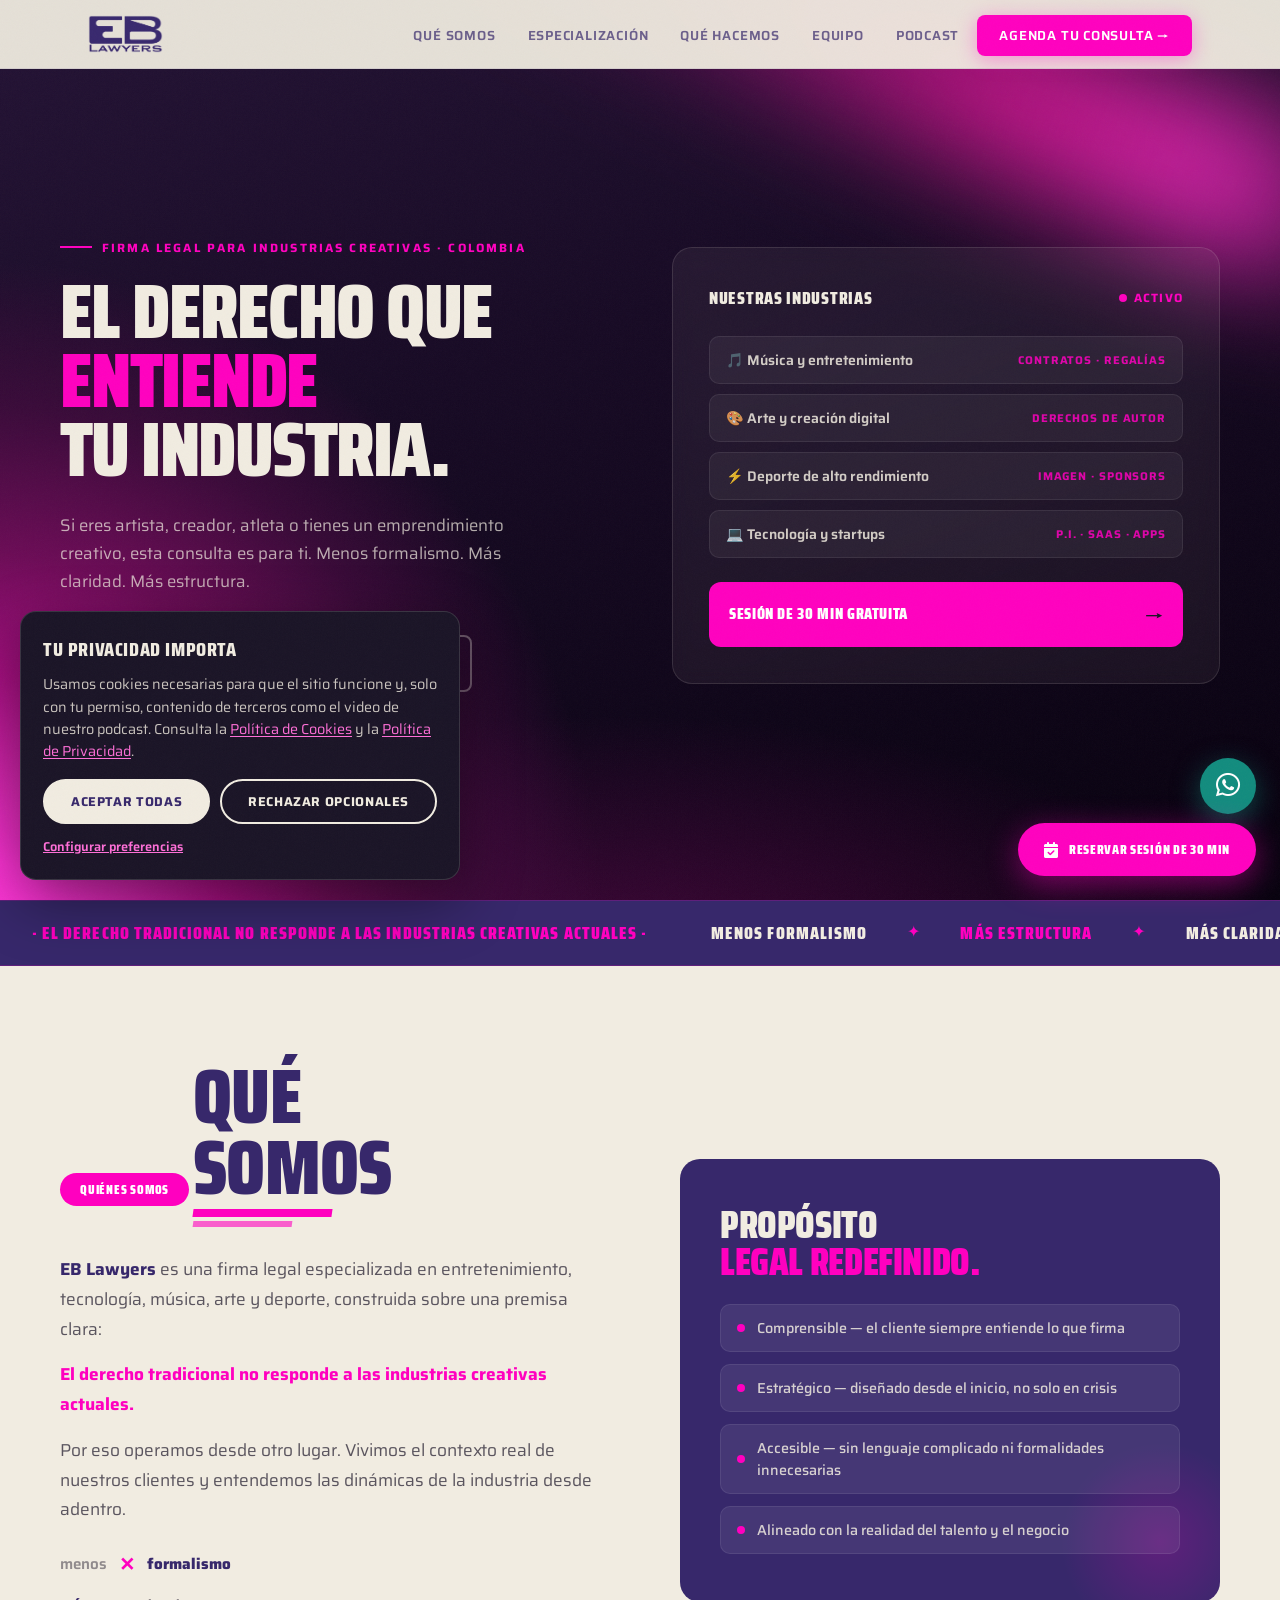
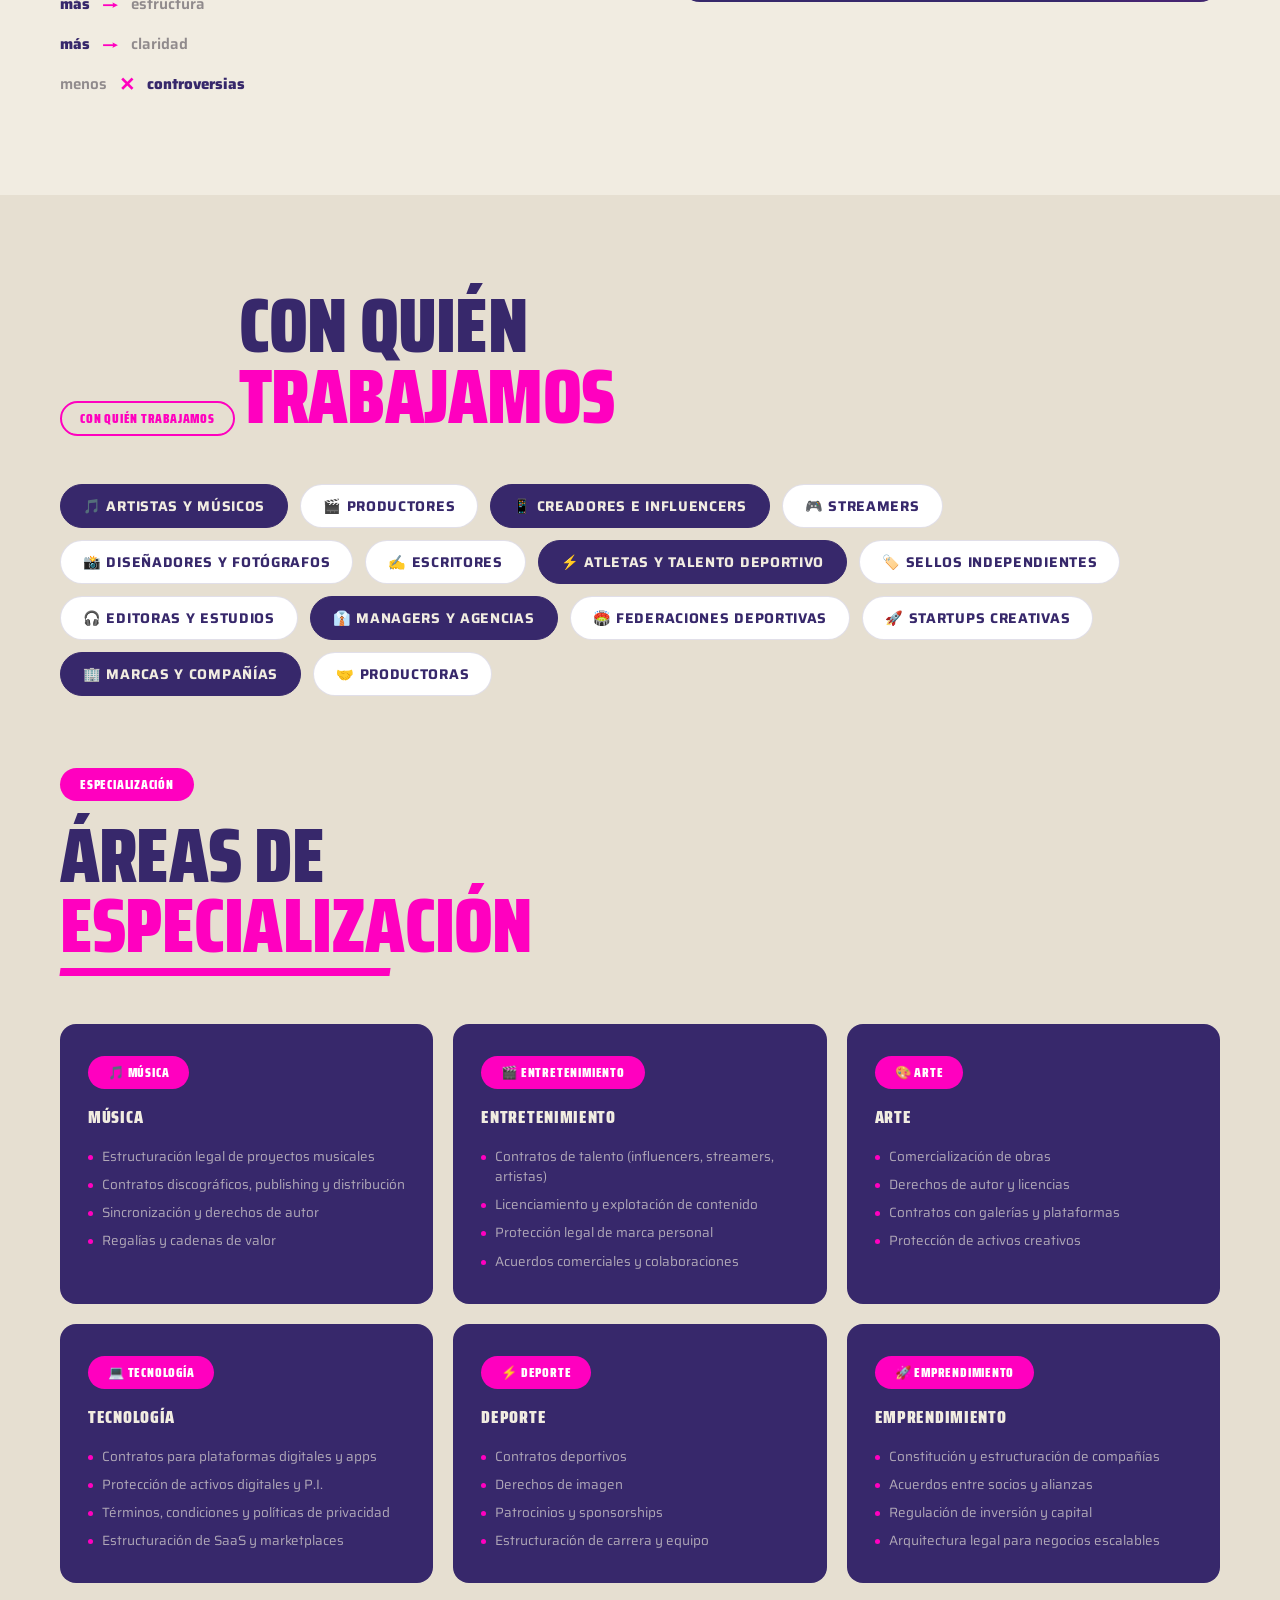
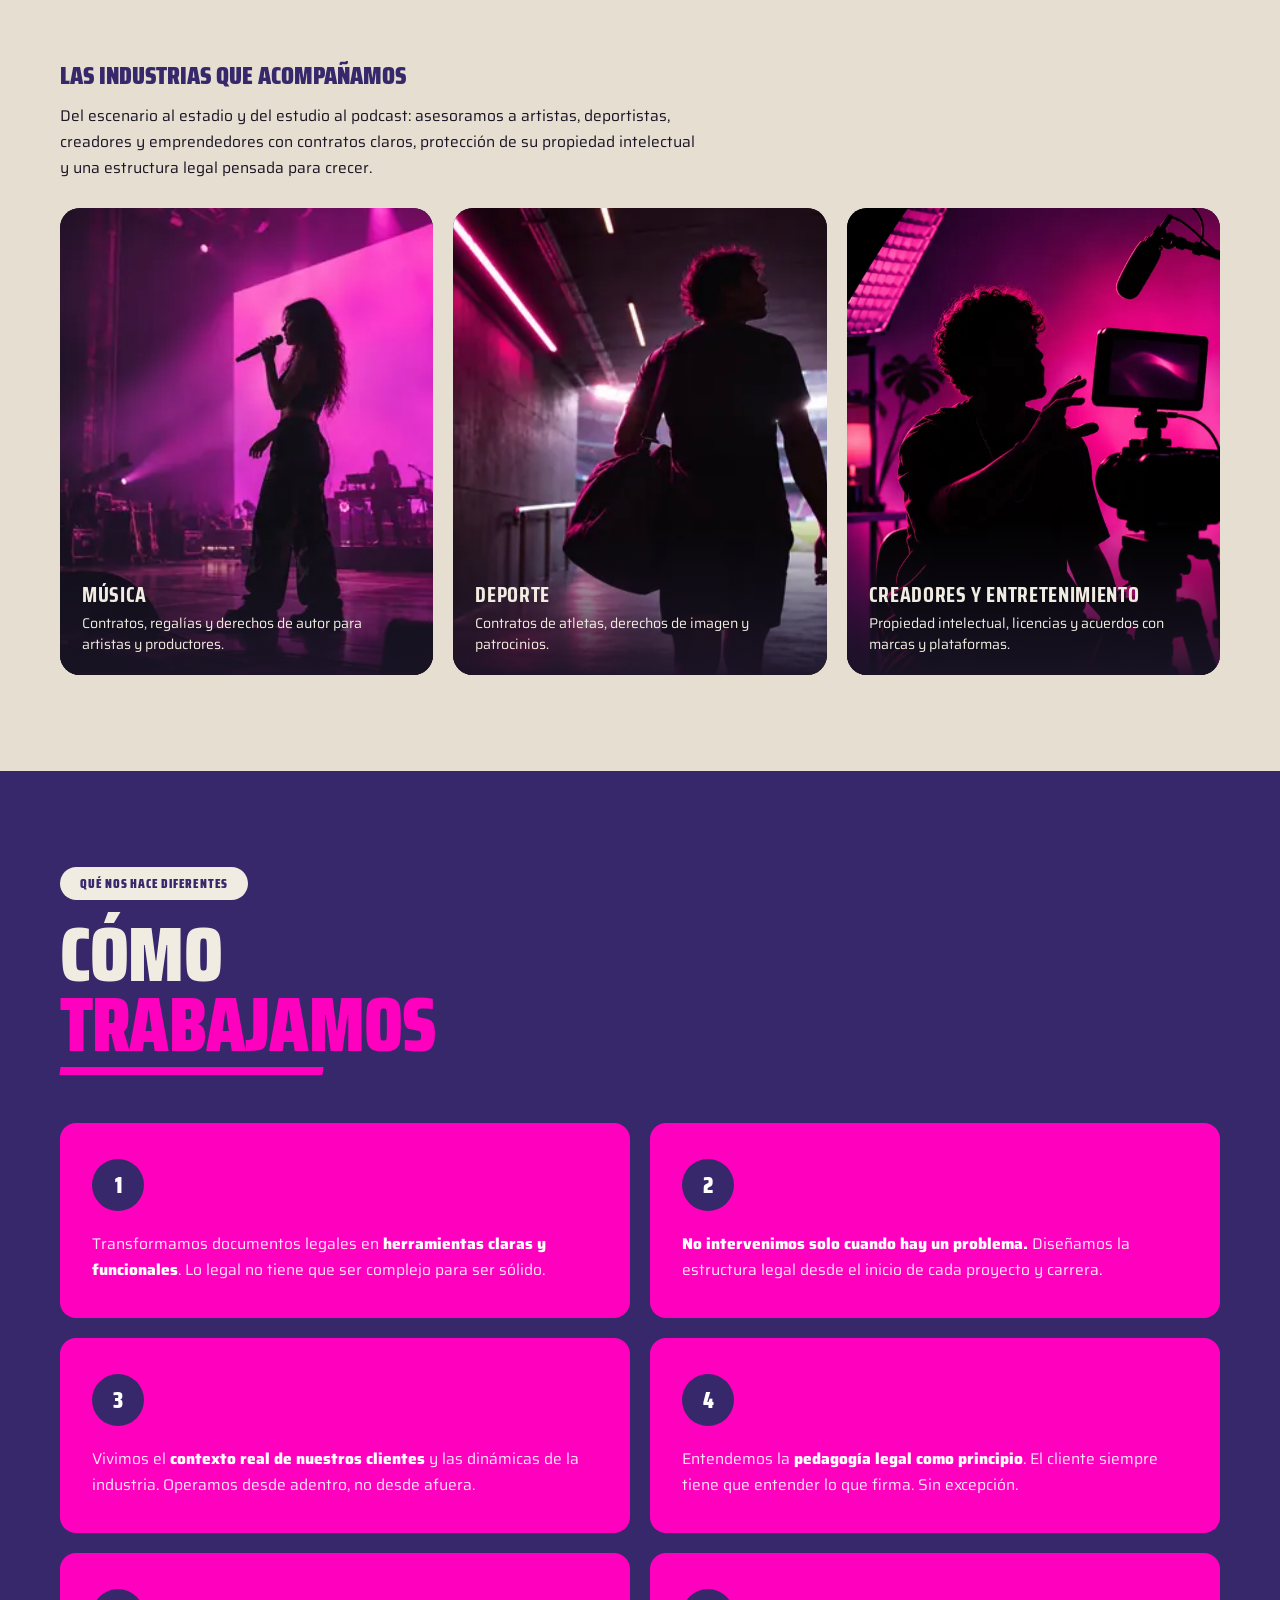
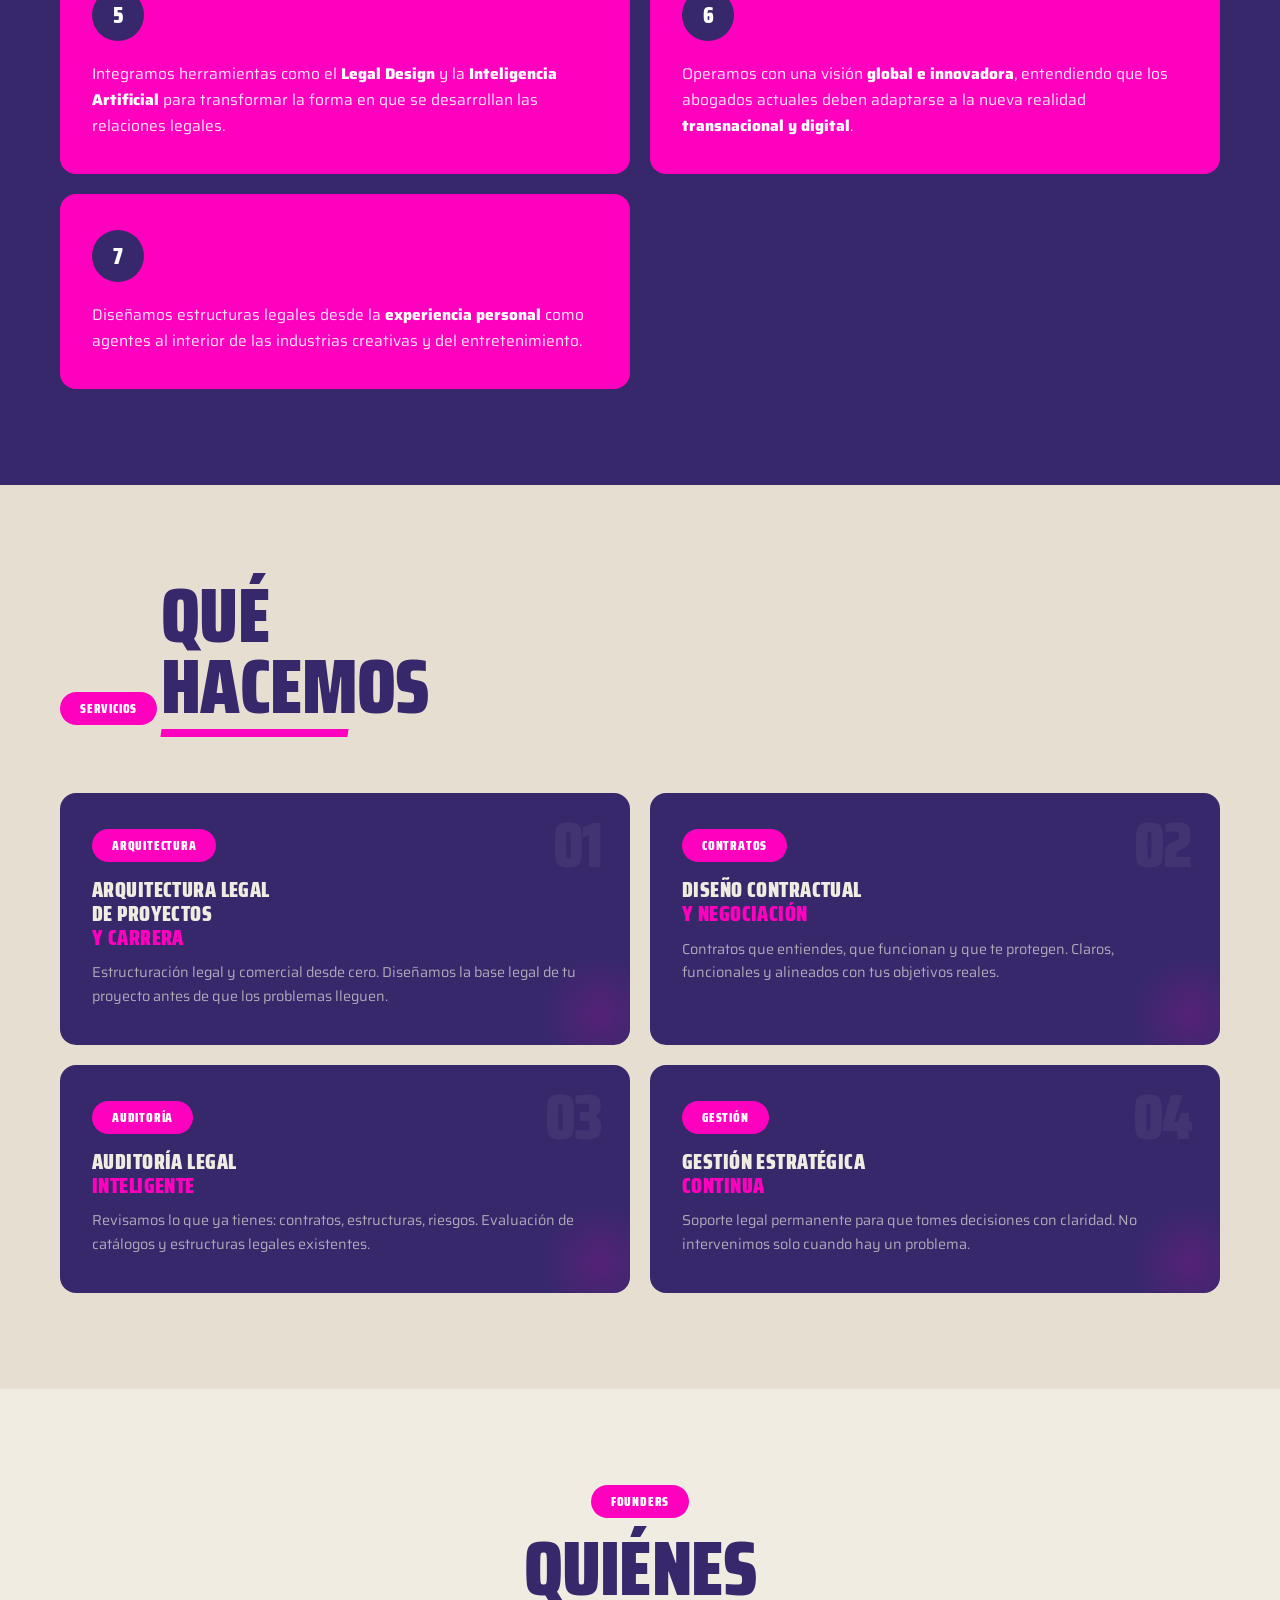
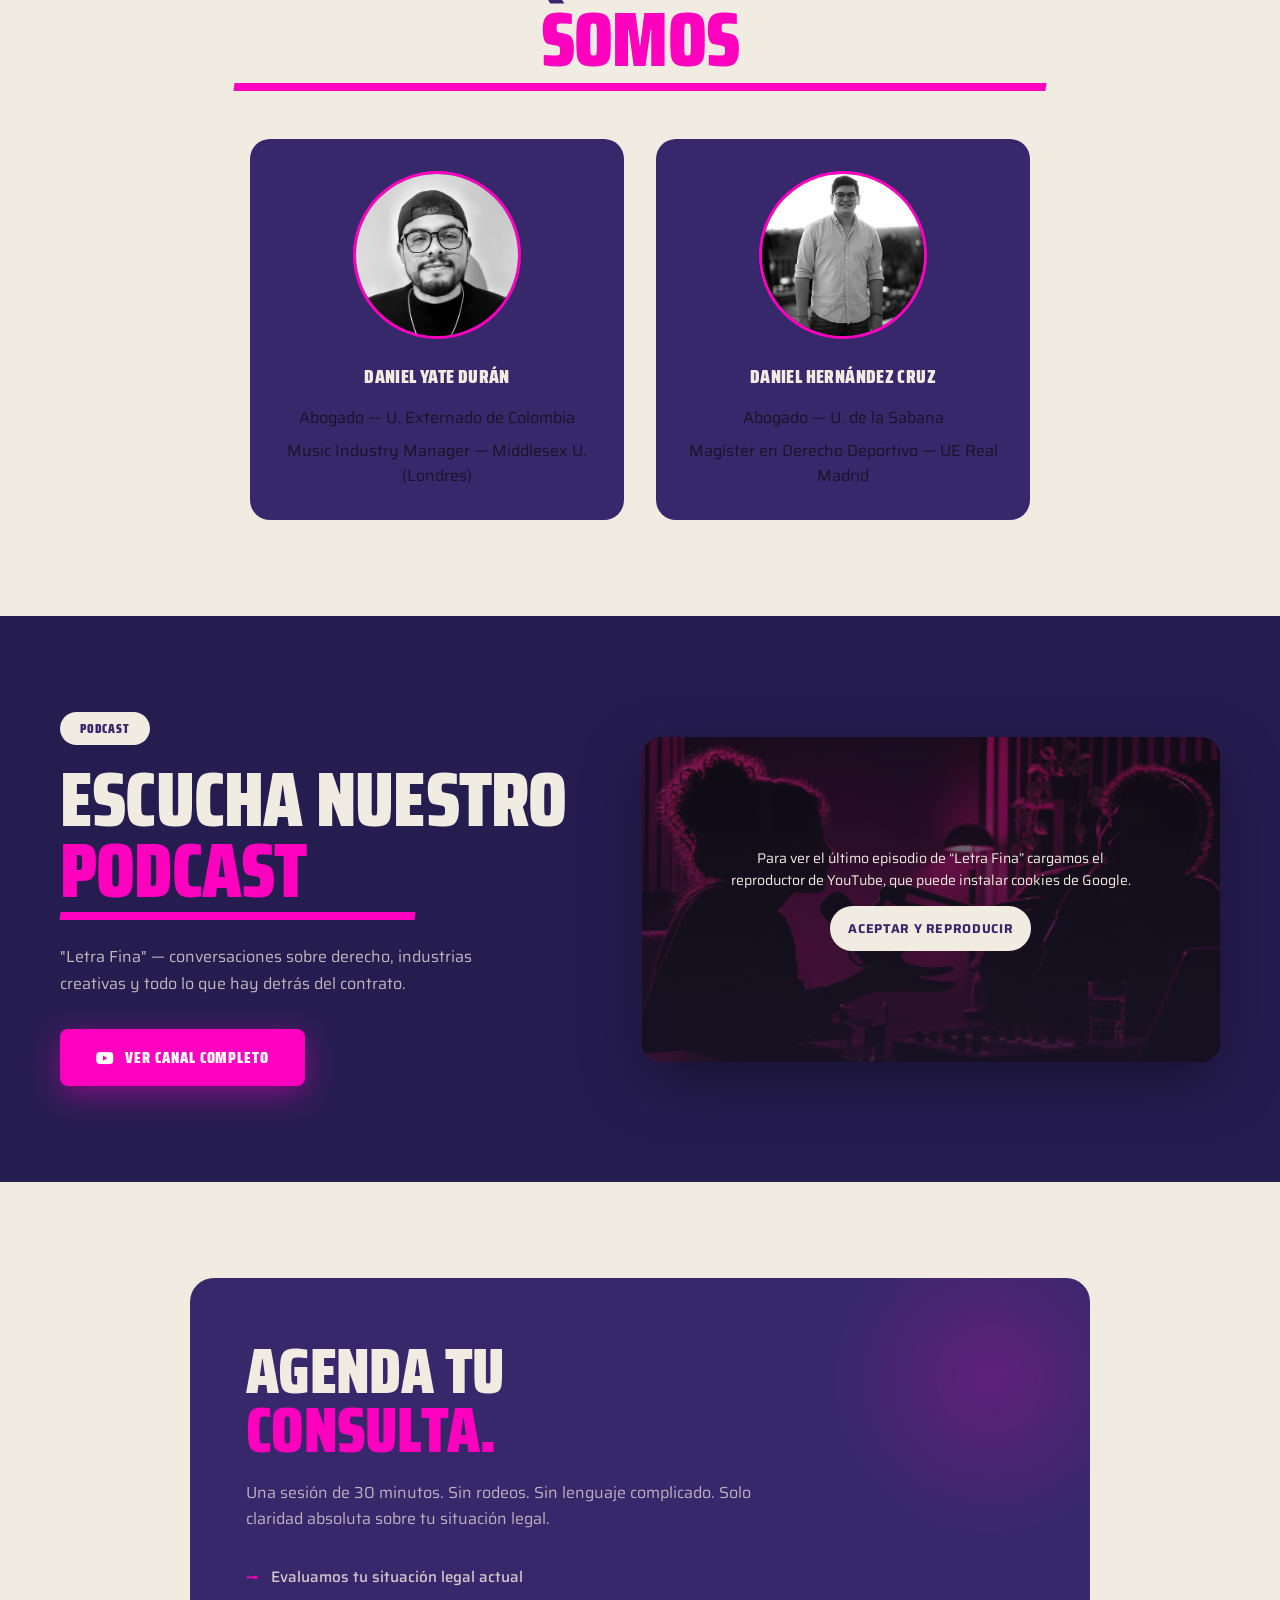
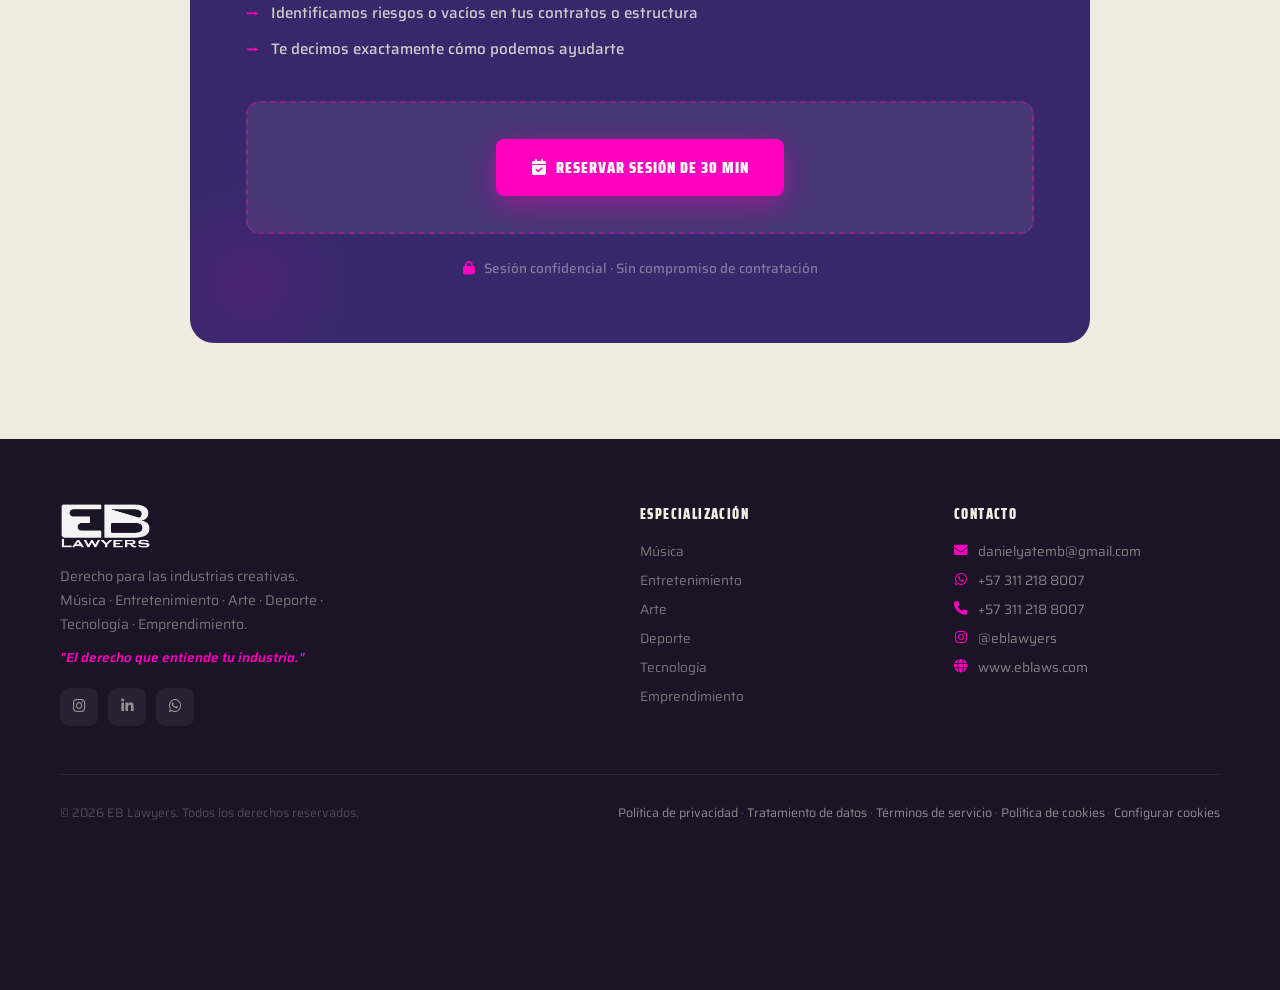
==== commit eaf4bc69: "Background and Button Added WA button and changed the Background." ====
--- a/index.html
+++ b/index.html
@@ -344,21 +344,24 @@
     /* ===== HERO ===== */
     .hero {
       min-height: 100vh;
-      background: var(--purple);
+      /* Neon magenta shadow gradient: dark base, glow from bottom-left, diagonal streak to top-right */
+      background:
+        radial-gradient(ellipse 48vw 52vw at -1% 103%, #ff38d9 0%, #fc30d3 10%, rgba(226,38,184,.95) 22%, rgba(182,14,139,.9) 38%, rgba(126,12,97,.82) 56%, rgba(70,10,64,.72) 78%, rgba(40,8,45,0) 100%),
+        radial-gradient(ellipse 50vw 20vw at 48% 108%, rgba(110,8,88,.55) 0%, rgba(40,8,45,0) 100%),
+        linear-gradient(160deg, #241335 0%, #170a24 40%, #07010e 100%);
       display: flex; align-items: center;
       padding: 110px 28px 80px;
       position: relative; overflow: hidden;
     }
+    /* Diagonal neon streak toward the top-right */
     .hero::after {
-      content: '';
-      position: absolute; inset: 0;
-      background: radial-gradient(ellipse at 80% 20%, rgba(255,0,191,0.12) 0%, transparent 60%),
-                  radial-gradient(ellipse at 10% 80%, rgba(255,0,191,0.07) 0%, transparent 50%);
-      pointer-events: none;
+      content: ''; position: absolute; top: -2.5vw; right: -10vw; width: 80vw; height: 12.5vw;
+      background: linear-gradient(90deg, rgba(96,8,82,0) 0%, rgba(150,12,115,.55) 30%, rgba(206,20,142,.95) 62%, rgba(255,42,200,.85) 86%, rgba(96,8,82,.45) 100%);
+      transform: rotate(22deg); filter: blur(4.5vw); pointer-events: none; z-index: 0;
     }
     /* Diagonal accent lines */
     .hero-lines {
-      position: absolute; inset: 0; overflow: hidden; pointer-events: none; z-index: 0;
+      position: absolute; inset: 0; overflow: hidden; pointer-events: none; z-index: 0; display: none;
     }
     .hero-lines::before {
       content: '';
@@ -768,7 +771,7 @@
 
     /* ===== FOOTER ===== */
     footer {
-      background: var(--dark); padding: 64px 28px 104px;
+      background: var(--dark); padding: 64px 28px 168px;
     }
     .footer-inner { max-width: 1160px; margin: 0 auto; }
     .footer-top {
@@ -940,6 +943,22 @@
     .footer-link-btn:hover { color:var(--magenta); }
     .footer-bottom a { color:rgba(241,236,225,0.55); }
     .footer-link-btn { color:rgba(241,236,225,0.55); }
+
+    /* ===== FLOATING WHATSAPP BUTTON (stacked above the booking CTA) ===== */
+    .floating-wa {
+      position: fixed; right: 24px; bottom: 86px; z-index: 999;
+      width: 56px; height: 56px; border-radius: 50%;
+      display: inline-flex; align-items: center; justify-content: center;
+      background: #128C7E; color: #fff; font-size: 1.7rem; text-decoration: none;
+      box-shadow: 0 8px 28px rgba(18,140,126,.5);
+      transition: transform .2s, box-shadow .2s, background .2s;
+      animation: fadeUp 0.55s ease 0.5s both;
+    }
+    .floating-wa:hover { background: #0e6f64; transform: translateY(-3px); box-shadow: 0 14px 36px rgba(18,140,126,.6); }
+    .floating-wa:focus-visible { outline: 3px solid #fff; outline-offset: 3px; box-shadow: 0 0 0 6px #37286b; }
+    .floating-wa:active { transform: translateY(0); }
+    @media (max-width: 640px) { .floating-wa { right: 18px; bottom: 78px; width: 48px; height: 48px; font-size: 1.5rem; } }
+    @media (prefers-reduced-motion: reduce) { .floating-wa, .floating-cta { animation: none; transition: none; } }
   </style>
 </head>
 <body>
@@ -1468,6 +1487,11 @@
 </footer>
 
 <!-- ===== FLOATING BOOKING BUTTON ===== -->
+<!-- ===== FLOATING WHATSAPP BUTTON ===== -->
+<a href="https://wa.me/573112188007?text=Hola%20EB%20Lawyers%2C%20quiero%20agendar%20una%20sesi%C3%B3n%20de%20orientaci%C3%B3n." target="_blank" rel="noopener" class="floating-wa" aria-label="Escríbenos por WhatsApp" title="Escríbenos por WhatsApp">
+  <i class="fab fa-whatsapp" aria-hidden="true"></i>
+</a>
+
 <a href="https://calendar.app.google/EwaS9asoZViRt9d4A" target="_blank" rel="noopener" class="floating-cta" aria-label="Reservar sesión de 30 min">
   <i class="fas fa-calendar-check"></i> <span>Reservar sesión de 30 min</span>
 </a>
